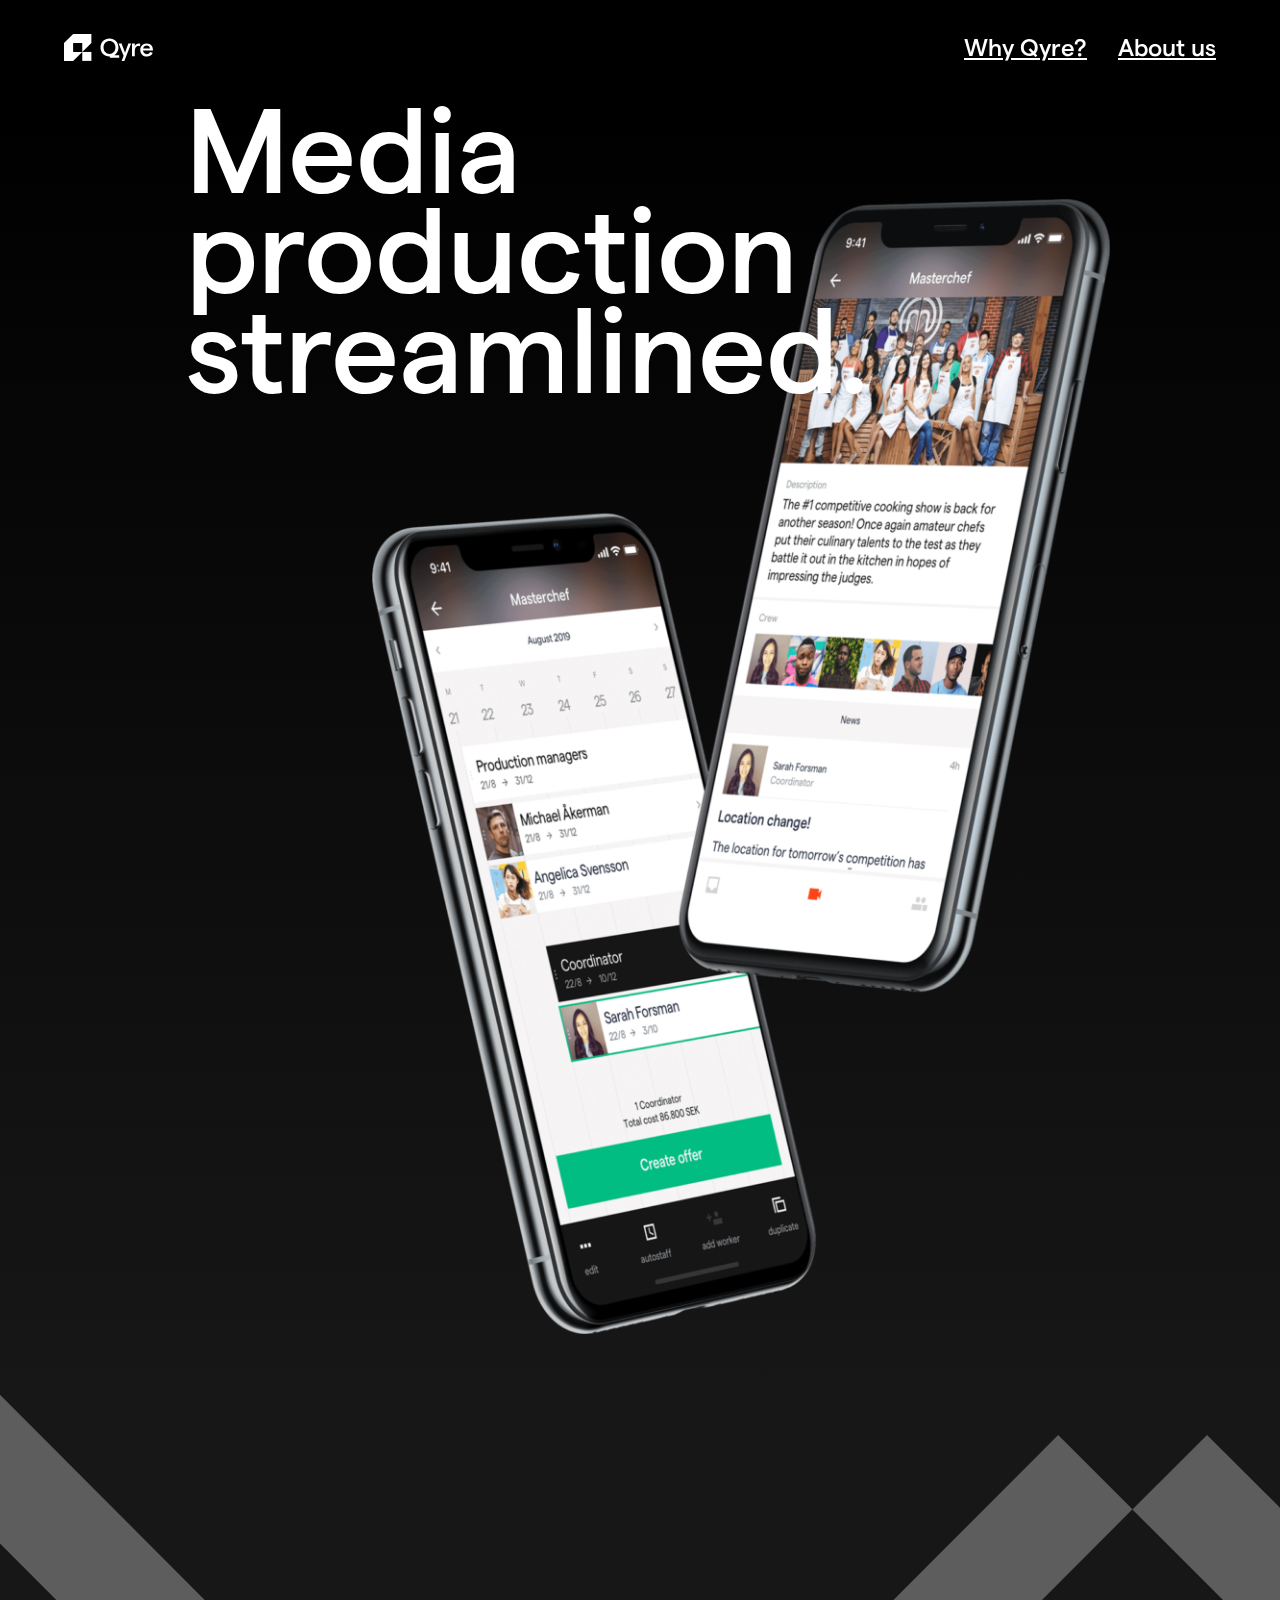
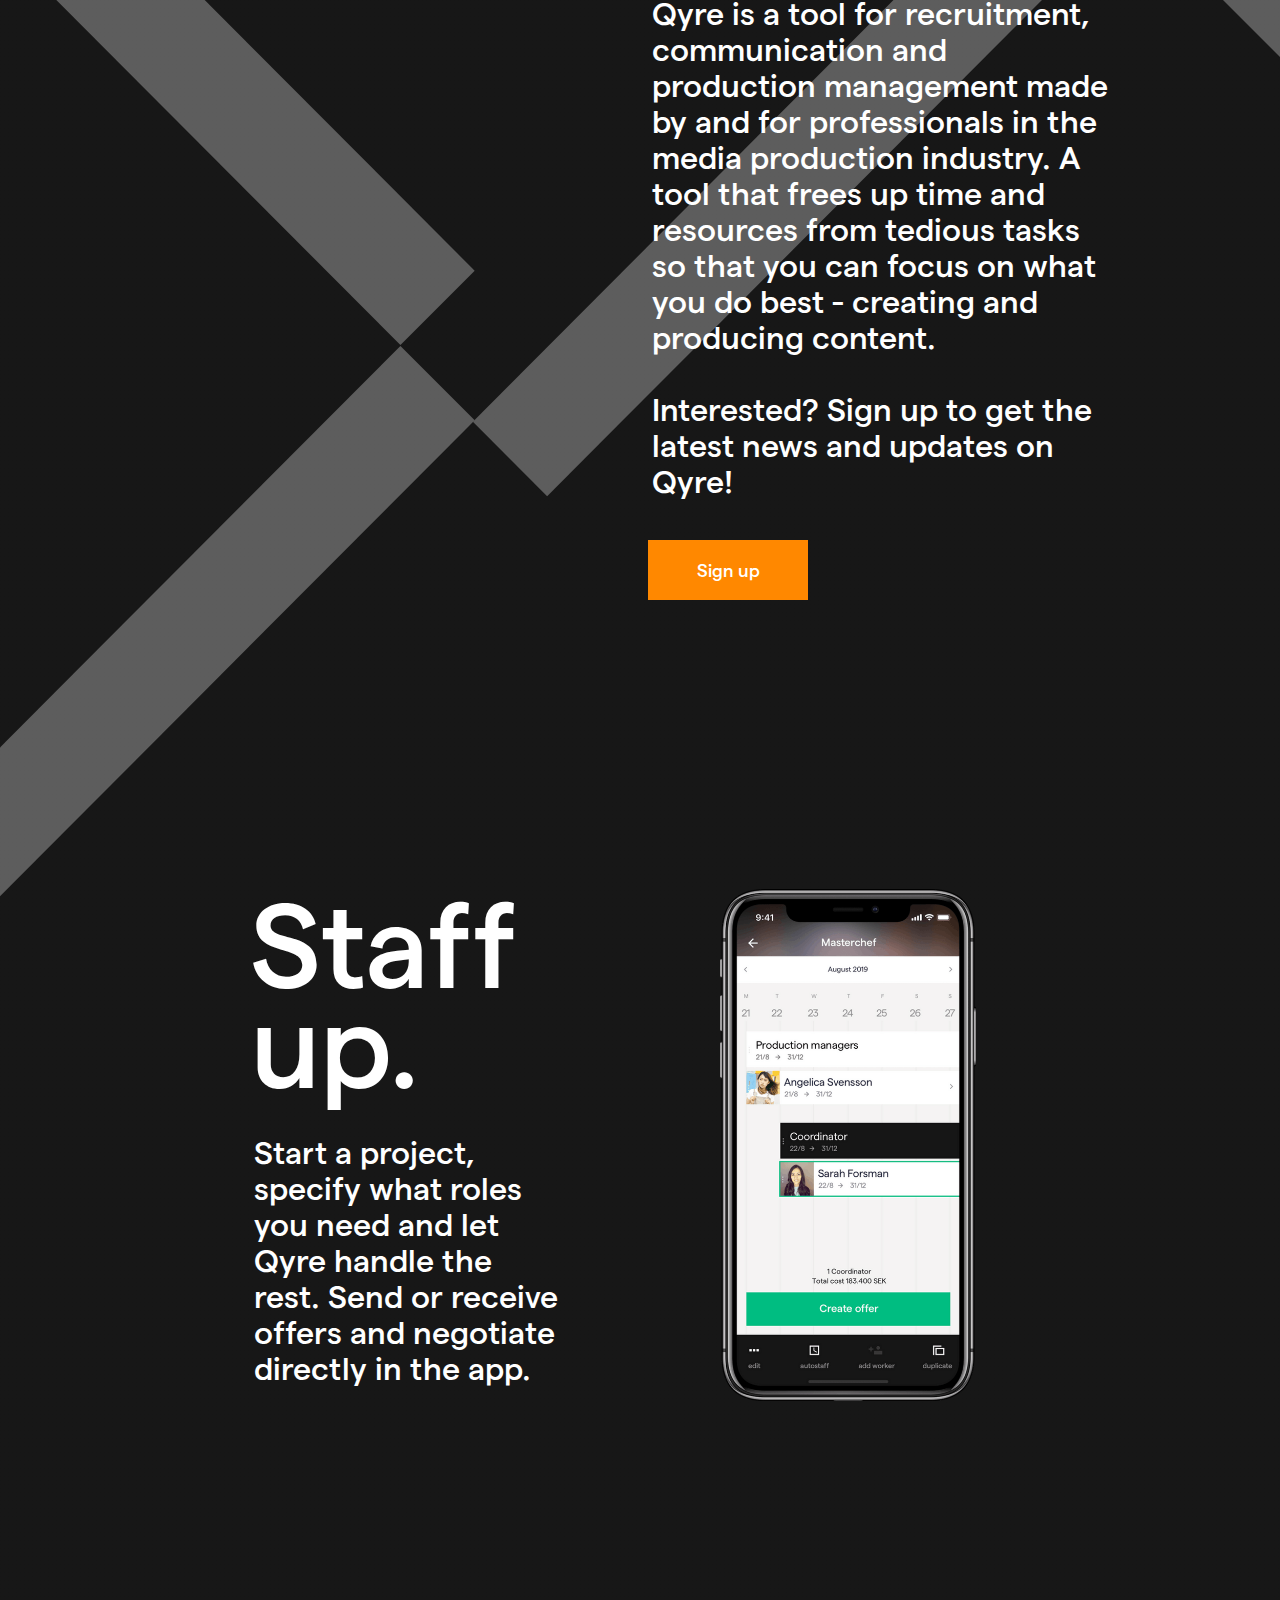
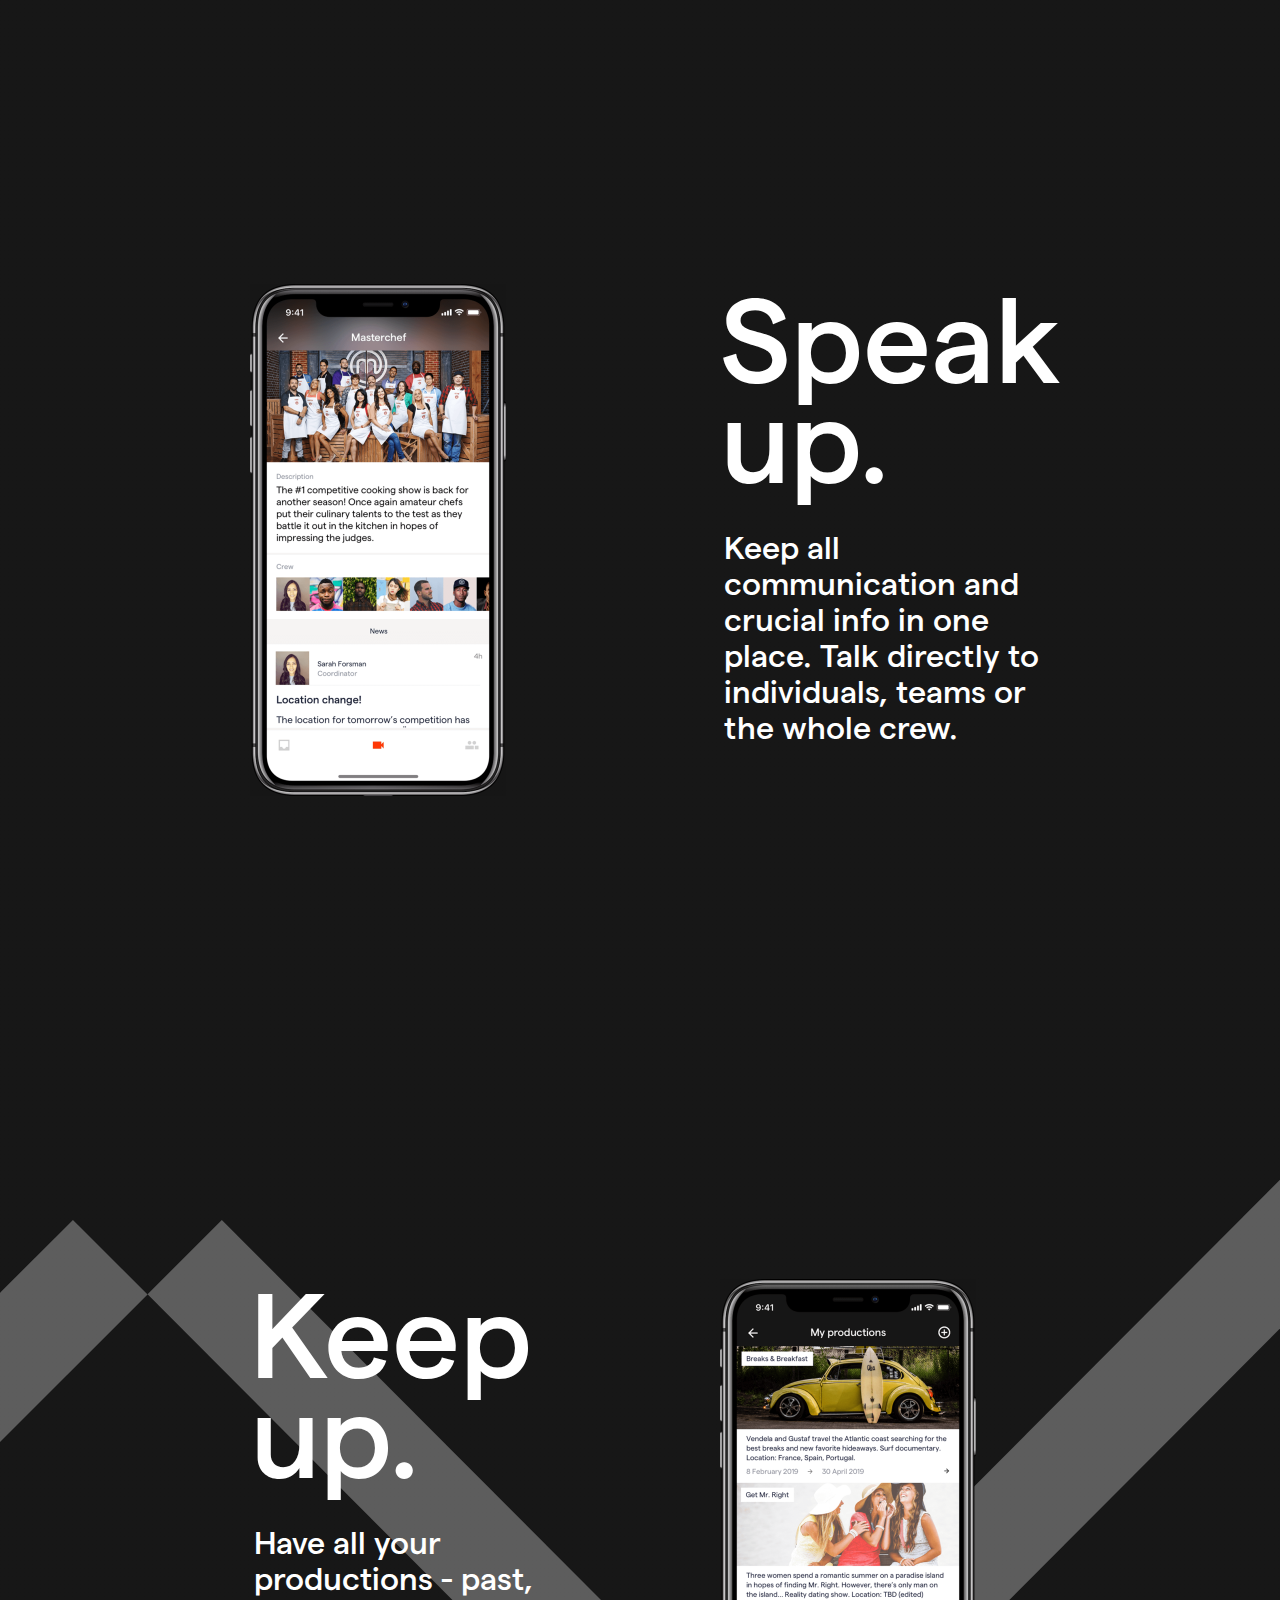
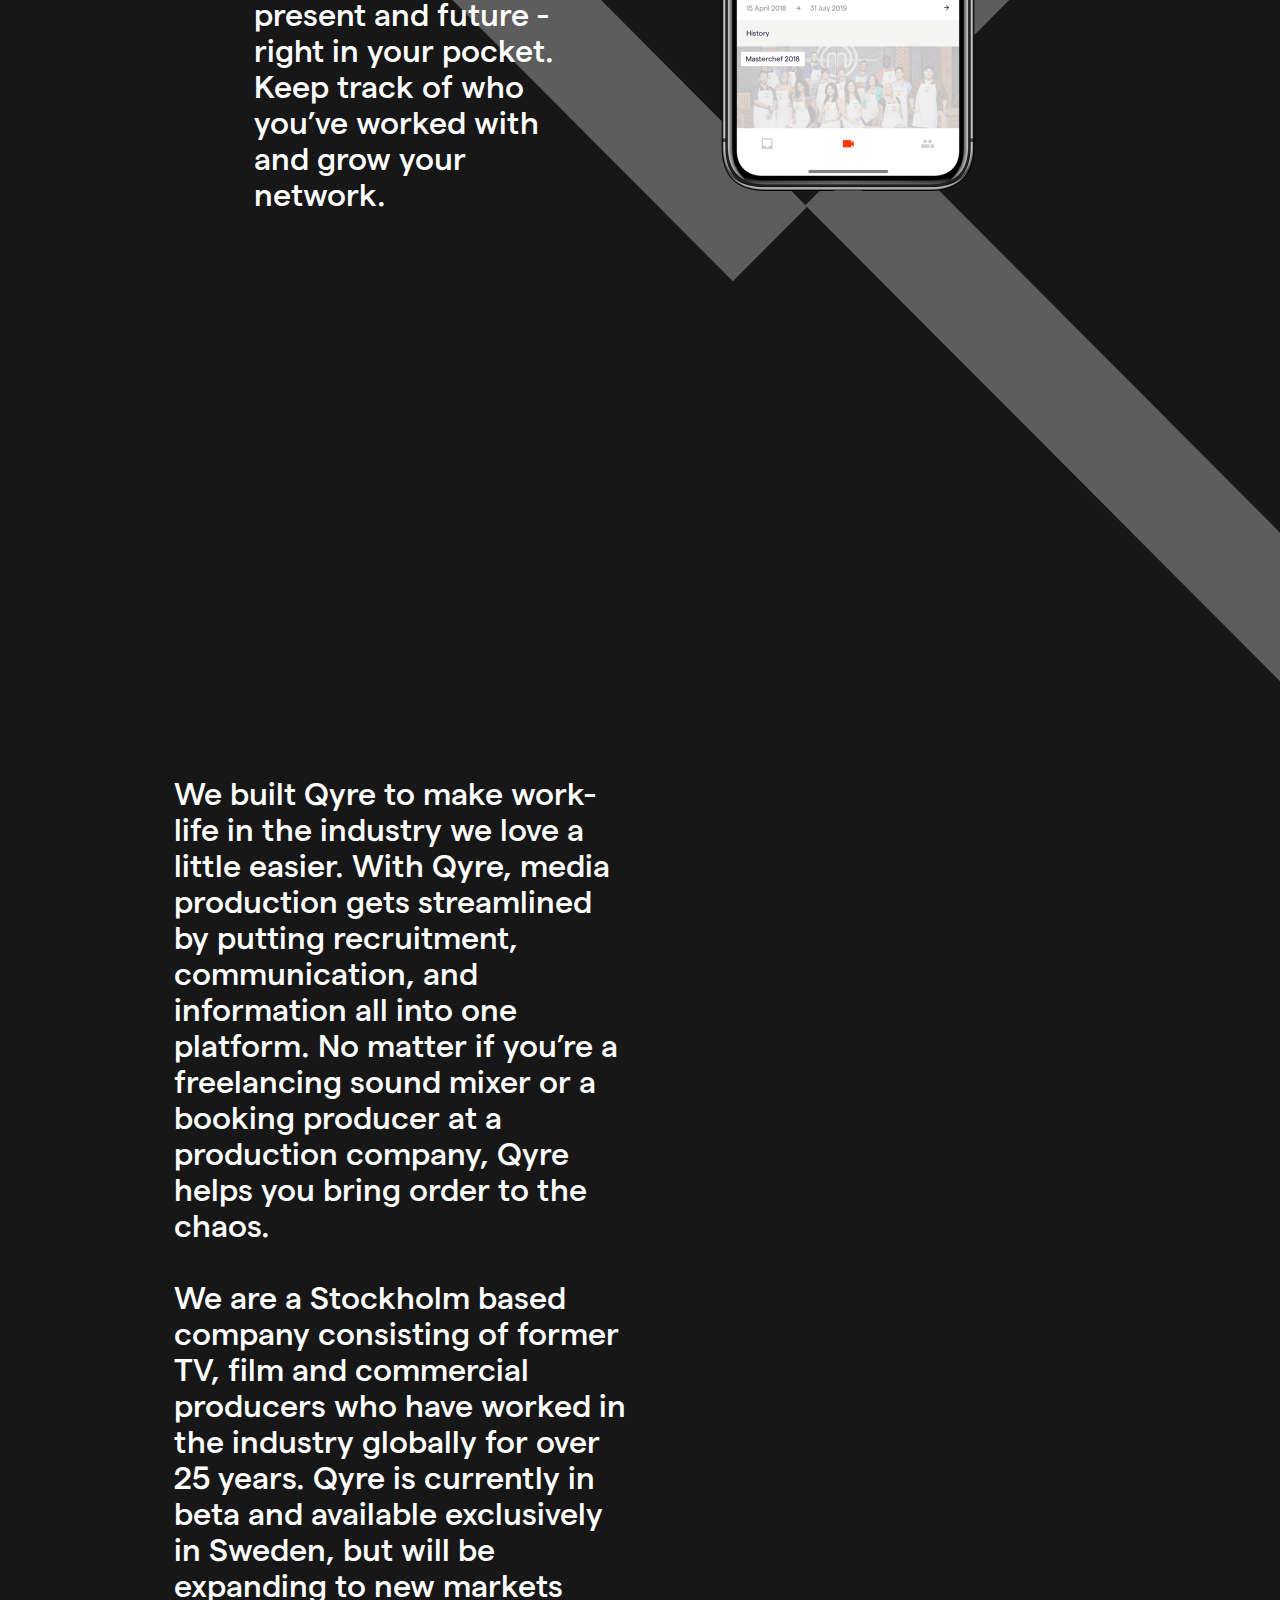
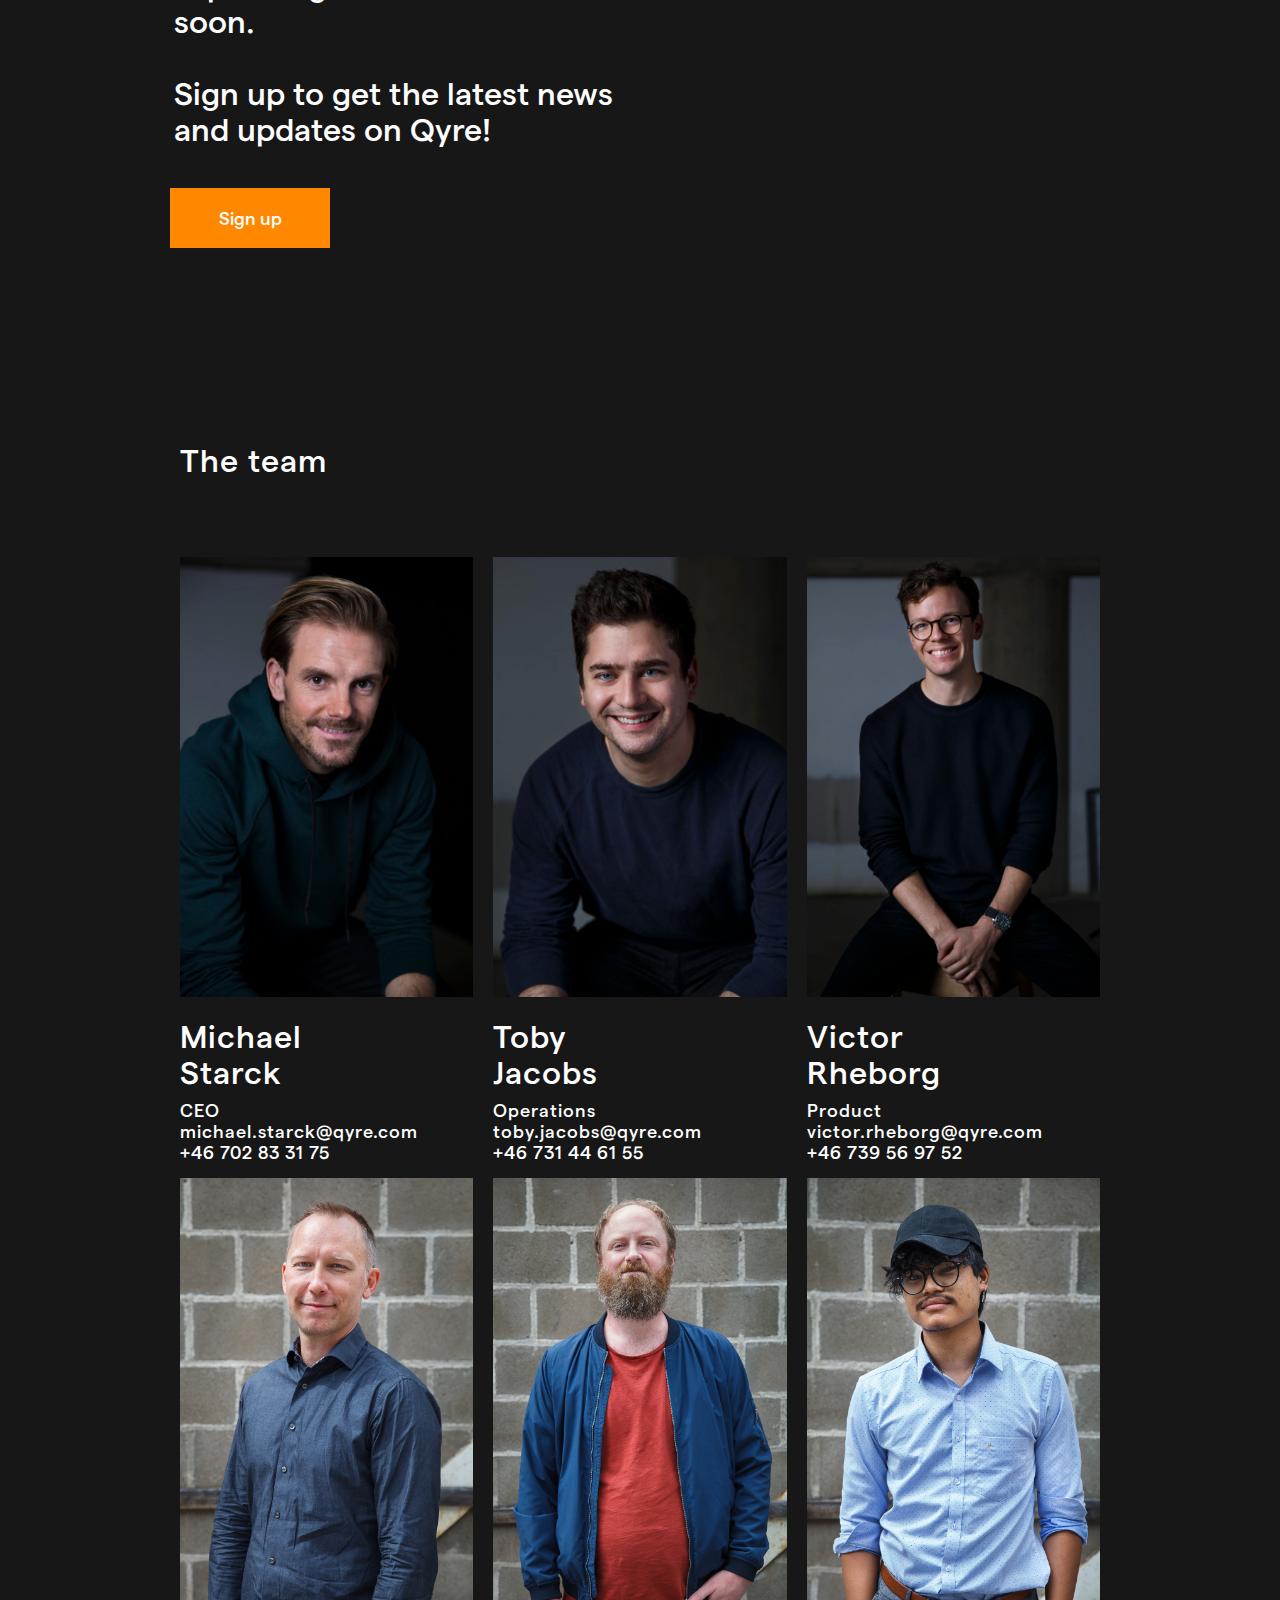
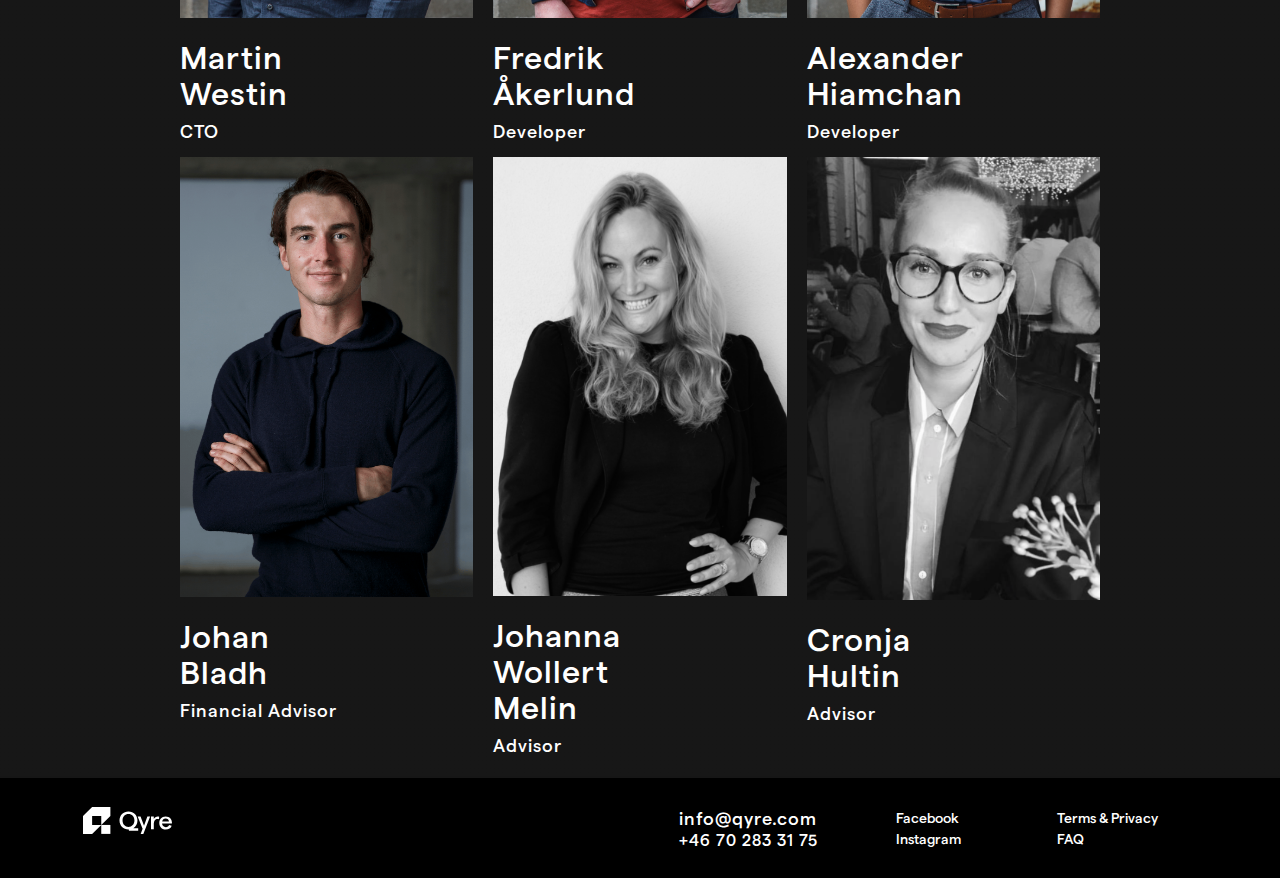
==== index.html @ 81866b79 "added fix" ====
<!DOCTYPE html>
<!--  This site was created in Webflow. http://www.webflow.com  -->
<!--  Last Published: Mon Nov 04 2019 09:15:08 GMT+0000 (UTC)  -->
<html data-wf-page="5dba9c14b626f55e4a43415c" data-wf-site="5cefc4fef666bc749313a586">
<head>
  <meta charset="utf-8">
  <title>Qyre - Media production streamlined.</title>
  <meta content="Qyre is a tool for recruitment, communication and production management made by and for professionals in the media production industry." name="description">
  <meta content="Qyre" property="og:title">
  <meta content="Media production streamlined." property="og:description">
  <meta content="summary" name="twitter:card">
  <meta content="width=device-width, initial-scale=1" name="viewport">
  <meta content="Webflow" name="generator">
  <link href="css/normalize.css" rel="stylesheet" type="text/css">
  <link href="css/webflow.css" rel="stylesheet" type="text/css">
  <link href="css/qyre.webflow.css" rel="stylesheet" type="text/css">
  <!-- [if lt IE 9]><script src="https://cdnjs.cloudflare.com/ajax/libs/html5shiv/3.7.3/html5shiv.min.js" type="text/javascript"></script><![endif] -->
  <script type="text/javascript">!function(o,c){var n=c.documentElement,t=" w-mod-";n.className+=t+"js",("ontouchstart"in o||o.DocumentTouch&&c instanceof DocumentTouch)&&(n.className+=t+"touch")}(window,document);</script>
  <link href="images/favicon.png" rel="shortcut icon" type="image/x-icon">
  <link href="images/webclip.png" rel="apple-touch-icon">
  <script async="" src="https://www.googletagmanager.com/gtag/js?id=UA-135630406-1"></script>
  <script type="text/javascript">window.dataLayer = window.dataLayer || [];function gtag(){dataLayer.push(arguments);}gtag('js', new Date());gtag('config', 'UA-135630406-1', {'anonymize_ip': false});</script>
</head>
<body class="body">
  <div class="header"><a href="index.html" class="w-inline-block w--current"><img src="images/logo.svg" alt=""></a>
    <div class="div-block-2">
      <h3 class="text"><a href="#whyqyre">Why Qyre?</a></h3>
      <h3 class="text"><a href="#aboutus">About us</a></h3>
    </div>
  </div>
  <div class="faq-mainbg">
    <div class="hero-container">
      <div class="section-3">
        <div class="container w-container">
          <div class="div-block-12"><img src="images/hero-195x300.png" alt="" class="image-5"></div><img src="images/hero-768x1180.png" alt="HeroImg" srcset="images/hero-768x1180-p-500.png 500w, images/hero-768x1180.png 768w" sizes="(max-width: 767px) 100vw, (max-width: 991px) 462.796875px, 57vw" class="image-2"></div>
        <h1 class="heading">Media<br>production<br>streamlined.</h1>
      </div>
    </div>
    <div class="hero-container-small">
      <div id="w-node-e1fefa82b56e-4a43415c" class="div-block-13">
        <h1 class="heading">Media<br>production<br>streamlined.</h1>
      </div><img src="images/hero-768x1180.png" width="366" srcset="images/hero-768x1180-p-500.png 500w, images/hero-768x1180.png 768w" sizes="(max-width: 479px) 185.40625px, 100vw" id="w-node-7ec13669ce5e-4a43415c" alt="" class="image-5"></div>
    <div class="div-block-3">
      <div id="w-node-83dfe74851c8-4a43415c" class="information-block">
        <div class="div-block-7">
          <div class="text-block">Qyre is a tool for recruitment, communication and production management made by and for professionals in the media production industry. A tool that frees up time and resources from tedious tasks so that you can focus on what you do best - creating and producing content.<br><br>Interested? Sign up to get the latest news and updates on Qyre!</div>
          <a data-w-id="be3a99d4-86a9-f26f-c594-915e79e695ee" href="http://eepurl.com/gn9_CD" class="link-block w-inline-block">
            <div class="text-block-2">Sign up</div>
          </a>
        </div>
      </div>
      <div id="w-node-dffe17da7910-4a43415c" class="perk-block">
        <div id="whyqyre" class="columns-linkto w-row">
          <div class="column w-col w-col-6">
            <h1 class="heading">Staff<br>up.</h1>
            <p class="text-block">Start a project, specify what roles you need and let Qyre handle the rest. Send or receive offers and negotiate directly in the app.</p>
          </div>
          <div class="column-3 w-col w-col-6"><img src="images/qyre_phonecontent_1-1-512x1024.png" width="256" srcset="images/qyre_phonecontent_1-1-512x1024-p-500.png 500w, images/qyre_phonecontent_1-1-512x1024.png 512w" sizes="(max-width: 479px) 100vw, (max-width: 767px) 16.515625px, (max-width: 991px) 8vw, 12vw" alt="" class="image-4"></div>
        </div>
      </div>
      <div id="w-node-701faab64b8c-4a43415c" class="perk-block">
        <div class="columns-linkto-reverse w-row">
          <div class="column-3 w-col w-col-6"><img src="images/qyre_phonecontent_2-1-512x1024.png" width="256" alt="" class="image-7"></div>
          <div class="column w-col w-col-6">
            <h1 class="heading">Speak <br>up.</h1>
            <p class="text-block">Keep all communication and crucial info in one place. Talk directly to individuals, teams or the whole crew.</p>
          </div>
        </div>
      </div>
      <div id="w-node-b33597e2b631-4a43415c" class="perk-block">
        <div class="columns-linkto w-row">
          <div class="column w-col w-col-6">
            <h1 class="heading">Keep<br>up.</h1>
            <p class="text-block">Have all your productions - past, present and future - right in your pocket. Keep track of who you’ve worked with and grow your network.</p>
          </div>
          <div class="column-3 w-col w-col-6"><img src="images/qyre_phonecontent_3-1-512x1024.png" width="256" alt="" class="image-6"></div>
        </div>
      </div>
      <div id="aboutus" class="information-block w-node-675250540387-4a43415c">
        <div class="div-block-7">
          <div class="text-block">We built Qyre to make work-life in the industry we love a little easier. With Qyre, media production gets streamlined by putting recruitment, communication, and information all into one platform. No matter if you’re a freelancing sound mixer or a booking producer at a production company, Qyre helps you bring order to the chaos. <br><br>We are a Stockholm based company consisting of former TV, film and commercial producers who have worked in the industry globally for over 25 years. Qyre is currently in beta and available exclusively in Sweden, but will be expanding to new markets soon. <br><br>Sign up to get the latest news and updates on Qyre!</div>
          <a href="http://eepurl.com/gn9_CD" class="link-block w-inline-block">
            <div class="text-block-2">Sign up</div>
          </a>
        </div>
      </div><img src="images/bg_device.svg" width="3000" id="w-node-1659acf4ce1d-4a43415c" alt="" class="bg-image-regular"><img src="images/bg_device.svg" width="2397" id="w-node-2b8ba70f443e-4a43415c" alt="" class="bg-image-rotated"></div>
    <div class="div-block-16">
      <h1 class="heading-2">The team</h1>
    </div>
    <div class="team-block">
      <div class="w-layout-grid grid">
        <div id="w-node-2eda95c1798c-4a43415c"><img src="images/michael-768x1152.jpg" srcset="images/michael-768x1152-p-500.jpeg 500w, images/michael-768x1152.jpg 768w" sizes="(max-width: 479px) 92vw, (max-width: 991px) 91vw, 64vw" alt="">
          <h1 class="heading-2">Michael<br>Starck</h1>
          <p class="paragraph">CEO<br><a href="mailto:michael.starck@qyre.com">michael.starck@qyre.com</a><br>‍<a href="mailto:%20michael.starck@qyre.com">‍</a><a href="tel:+46702833175">+46 702 83 31 75</a></p>
        </div>
        <div id="w-node-1b45d7448cf2-4a43415c" class="div-block-10"><img src="images/toby-768x1151.jpg" srcset="images/toby-768x1151-p-500.jpeg 500w, images/toby-768x1151.jpg 768w" sizes="(max-width: 479px) 100vw, (max-width: 991px) 91vw, 64vw" alt="" class="image-3">
          <h1 class="heading-2">Toby<br>Jacobs</h1>
          <p class="paragraph">Operations<br><a href="mailto:toby.jacobs@qyre.com">toby.jacobs@qyre.com</a><br><a href="tel:+46731446155">+46 731 44 61 55</a><br></p>
        </div>
        <div id="w-node-260babcf8ae8-4a43415c"><img src="images/victor-768x1152.jpg" srcset="images/victor-768x1152-p-500.jpeg 500w, images/victor-768x1152.jpg 768w" sizes="(max-width: 479px) 92vw, (max-width: 991px) 91vw, 64vw" alt="">
          <h1 class="heading-2">Victor<br>Rheborg</h1>
          <p class="paragraph">Product<br>‍<a href="mailto:victor.rheborg@qyre.com">victor.rheborg@qyre.com<br>‍</a><a href="tel:+46739569752">+46 739 56 97 52</a></p>
        </div>
        <div id="w-node-4f2587ae6127-4a43415c" class="div-block-11"><img src="images/Johan4.png" srcset="images/Johan4-p-500.png 500w, images/Johan4-p-800.png 800w, images/Johan4-p-1080.png 1080w, images/Johan4.png 1333w" sizes="(max-width: 479px) 100vw, (max-width: 767px) 91vw, (max-width: 991px) 93vw, (max-width: 1826px) 73vw, 1333px" alt="">
          <h1 class="heading-2">Johan<br>Bladh</h1>
          <p class="paragraph">Financial Advisor<br><br>‍</p>
        </div>
        <div id="w-node-12a2541ecee5-4a43415c"><img src="images/Qyre_portraits270619_Lightroom_150ppi_3.jpg" srcset="images/Qyre_portraits270619_Lightroom_150ppi_3-p-500.jpeg 500w, images/Qyre_portraits270619_Lightroom_150ppi_3-p-800.jpeg 800w, images/Qyre_portraits270619_Lightroom_150ppi_3.jpg 933w" sizes="(max-width: 479px) 92vw, (max-width: 767px) 91vw, (max-width: 991px) 93vw, 70vw" alt="">
          <h1 class="heading-2">Martin<br>Westin</h1>
          <p class="paragraph">CTO</p>
        </div>
        <div id="w-node-e5dd6eb5316a-4a43415c"><img src="images/Qyre_portraits270619_Lightroom_150ppi_2.jpg" srcset="images/Qyre_portraits270619_Lightroom_150ppi_2-p-500.jpeg 500w, images/Qyre_portraits270619_Lightroom_150ppi_2-p-800.jpeg 800w, images/Qyre_portraits270619_Lightroom_150ppi_2.jpg 933w" sizes="(max-width: 479px) 92vw, (max-width: 767px) 91vw, (max-width: 991px) 93vw, 70vw" alt="">
          <h1 class="heading-2">Fredrik<br>Åkerlund</h1>
          <p class="paragraph">Developer</p>
        </div>
        <div id="w-node-0fd587e36eda-4a43415c"><img src="images/Qyre_portraits270619_Lightroom_150ppi_1.jpg" srcset="images/Qyre_portraits270619_Lightroom_150ppi_1-p-500.jpeg 500w, images/Qyre_portraits270619_Lightroom_150ppi_1-p-800.jpeg 800w, images/Qyre_portraits270619_Lightroom_150ppi_1.jpg 933w" sizes="(max-width: 479px) 92vw, (max-width: 767px) 91vw, (max-width: 991px) 93vw, 70vw" alt="">
          <h1 class="heading-2">Alexander<br>Hiamchan</h1>
          <p class="paragraph">Developer</p>
        </div>
        <div id="w-node-8b4affb84607-4a43415c"><img src="images/johanna-bw-e1551704839197-768x1148.png" srcset="images/johanna-bw-e1551704839197-768x1148-p-500.png 500w, images/johanna-bw-e1551704839197-768x1148.png 768w" sizes="(max-width: 479px) 92vw, (max-width: 991px) 91vw, 64vw" alt="">
          <h1 class="heading-2">Johanna<br>Wollert<br>Melin</h1>
          <p class="paragraph">Advisor<br>‍</p>
        </div>
        <div id="w-node-de3f28af9694-4a43415c"><img src="images/cronja-bw-2-e1551706781544-768x1159.png" srcset="images/cronja-bw-2-e1551706781544-768x1159-p-500.png 500w, images/cronja-bw-2-e1551706781544-768x1159.png 768w" sizes="(max-width: 479px) 92vw, (max-width: 991px) 91vw, 64vw" alt="">
          <h1 class="heading-2">Cronja<br>Hultin</h1>
          <p class="paragraph">Advisor<br>‍</p>
        </div>
      </div>
    </div>
  </div>
  <div class="div-block-17">
    <div class="footer">
      <div class="w-layout-grid grid-2"><a id="w-node-b5d5a2b48e40-4a43415c" href="index.html" class="w-inline-block w--current"><img src="images/logo.svg" alt=""></a>
        <div id="w-node-26dac999c29d-4a43415c">
          <p class="paragraph"><a href="mailto:info@qyre.com">info@qyre.com</a><br><a href="tel:+46702833175" class="link-6">+46 70 283 31 75</a><br></p>
        </div>
        <div id="w-node-365ac255432b-4a43415c" class="div-block-21"><a href="http://www.facebook.com/qyreapp" class="link paragraph">Facebook<br></a><a href="http://instagram.com/qyreapp" class="paragraph link">Instagram<br>‍</a></div>
        <div id="w-node-3c83f8312553-4a43415c">
          <div><a href="terms-and-conditions.html" class="link paragraph">Terms &amp; Privacy<br></a><a href="faq.html" class="paragraph link">FAQ</a></div>
        </div>
      </div>
    </div>
  </div>
  <script src="https://d3e54v103j8qbb.cloudfront.net/js/jquery-3.4.1.min.220afd743d.js" type="text/javascript" integrity="sha256-CSXorXvZcTkaix6Yvo6HppcZGetbYMGWSFlBw8HfCJo=" crossorigin="anonymous"></script>
  <script src="js/webflow.js" type="text/javascript"></script>
  <!-- [if lte IE 9]><script src="https://cdnjs.cloudflare.com/ajax/libs/placeholders/3.0.2/placeholders.min.js"></script><![endif] -->
</body>
</html>
---- css/webflow.css ----
@font-face {
  font-family: 'webflow-icons';
  src: url("[data-uri]") format('truetype');
  font-weight: normal;
  font-style: normal;
}
[class^="w-icon-"],
[class*=" w-icon-"] {
  /* use !important to prevent issues with browser extensions that change fonts */
  font-family: 'webflow-icons' !important;
  speak: none;
  font-style: normal;
  font-weight: normal;
  font-variant: normal;
  text-transform: none;
  line-height: 1;
  /* Better Font Rendering =========== */
  -webkit-font-smoothing: antialiased;
  -moz-osx-font-smoothing: grayscale;
}
.w-icon-slider-right:before {
  content: "\e600";
}
.w-icon-slider-left:before {
  content: "\e601";
}
.w-icon-nav-menu:before {
  content: "\e602";
}
.w-icon-arrow-down:before,
.w-icon-dropdown-toggle:before {
  content: "\e603";
}
.w-icon-file-upload-remove:before {
  content: "\e900";
}
.w-icon-file-upload-icon:before {
  content: "\e903";
}
* {
  -webkit-box-sizing: border-box;
  -moz-box-sizing: border-box;
  box-sizing: border-box;
}
html {
  height: 100%;
}
body {
  margin: 0;
  min-height: 100%;
  background-color: #fff;
  font-family: Arial, sans-serif;
  font-size: 14px;
  line-height: 20px;
  color: #333;
}
img {
  max-width: 100%;
  vertical-align: middle;
  display: inline-block;
}
html.w-mod-touch * {
  background-attachment: scroll !important;
}
.w-block {
  display: block;
}
.w-inline-block {
  max-width: 100%;
  display: inline-block;
}
.w-clearfix:before,
.w-clearfix:after {
  content: " ";
  display: table;
  grid-column-start: 1;
  grid-row-start: 1;
  grid-column-end: 2;
  grid-row-end: 2;
}
.w-clearfix:after {
  clear: both;
}
.w-hidden {
  display: none;
}
.w-button {
  display: inline-block;
  padding: 9px 15px;
  background-color: #3898EC;
  color: white;
  border: 0;
  line-height: inherit;
  text-decoration: none;
  cursor: pointer;
  border-radius: 0;
}
input.w-button {
  -webkit-appearance: button;
}
html[data-w-dynpage] [data-w-cloak] {
  color: transparent !important;
}
.w-webflow-badge,
.w-webflow-badge * {
  position: static;
  left: auto;
  top: auto;
  right: auto;
  bottom: auto;
  z-index: auto;
  display: block;
  visibility: visible;
  overflow: visible;
  overflow-x: visible;
  overflow-y: visible;
  box-sizing: border-box;
  width: auto;
  height: auto;
  max-height: none;
  max-width: none;
  min-height: 0;
  min-width: 0;
  margin: 0;
  padding: 0;
  float: none;
  clear: none;
  border: 0 none transparent;
  border-radius: 0;
  background: none;
  background-image: none;
  background-position: 0% 0%;
  background-size: auto auto;
  background-repeat: repeat;
  background-origin: padding-box;
  background-clip: border-box;
  background-attachment: scroll;
  background-color: transparent;
  box-shadow: none;
  opacity: 1.0;
  transform: none;
  transition: none;
  direction: ltr;
  font-family: inherit;
  font-weight: inherit;
  color: inherit;
  font-size: inherit;
  line-height: inherit;
  font-style: inherit;
  font-variant: inherit;
  text-align: inherit;
  letter-spacing: inherit;
  text-decoration: inherit;
  text-indent: 0;
  text-transform: inherit;
  list-style-type: disc;
  text-shadow: none;
  font-smoothing: auto;
  vertical-align: baseline;
  cursor: inherit;
  white-space: inherit;
  word-break: normal;
  word-spacing: normal;
  word-wrap: normal;
}
.w-webflow-badge {
  position: fixed !important;
  display: inline-block !important;
  visibility: visible !important;
  opacity: 1 !important;
  z-index: 2147483647 !important;
  top: auto !important;
  right: 12px !important;
  bottom: 12px !important;
  left: auto !important;
  color: #AAADB0 !important;
  background-color: #fff !important;
  border-radius: 3px !important;
  padding: 6px 8px 6px 6px !important;
  font-size: 12px !important;
  opacity: 1.0 !important;
  line-height: 14px !important;
  text-decoration: none !important;
  transform: none !important;
  margin: 0 !important;
  width: auto !important;
  height: auto !important;
  overflow: visible !important;
  white-space: nowrap;
  box-shadow: 0 0 0 1px rgba(0, 0, 0, 0.1), 0px 1px 3px rgba(0, 0, 0, 0.1);
  cursor: pointer;
}
.w-webflow-badge > img {
  display: inline-block !important;
  visibility: visible !important;
  opacity: 1 !important;
  vertical-align: middle !important;
}
h1,
h2,
h3,
h4,
h5,
h6 {
  font-weight: bold;
  margin-bottom: 10px;
}
h1 {
  font-size: 38px;
  line-height: 44px;
  margin-top: 20px;
}
h2 {
  font-size: 32px;
  line-height: 36px;
  margin-top: 20px;
}
h3 {
  font-size: 24px;
  line-height: 30px;
  margin-top: 20px;
}
h4 {
  font-size: 18px;
  line-height: 24px;
  margin-top: 10px;
}
h5 {
  font-size: 14px;
  line-height: 20px;
  margin-top: 10px;
}
h6 {
  font-size: 12px;
  line-height: 18px;
  margin-top: 10px;
}
p {
  margin-top: 0;
  margin-bottom: 10px;
}
blockquote {
  margin: 0 0 10px 0;
  padding: 10px 20px;
  border-left: 5px solid #E2E2E2;
  font-size: 18px;
  line-height: 22px;
}
figure {
  margin: 0;
  margin-bottom: 10px;
}
figcaption {
  margin-top: 5px;
  text-align: center;
}
ul,
ol {
  margin-top: 0px;
  margin-bottom: 10px;
  padding-left: 40px;
}
.w-list-unstyled {
  padding-left: 0;
  list-style: none;
}
.w-embed:before,
.w-embed:after {
  content: " ";
  display: table;
  grid-column-start: 1;
  grid-row-start: 1;
  grid-column-end: 2;
  grid-row-end: 2;
}
.w-embed:after {
  clear: both;
}
.w-video {
  width: 100%;
  position: relative;
  padding: 0;
}
.w-video iframe,
.w-video object,
.w-video embed {
  position: absolute;
  top: 0;
  left: 0;
  width: 100%;
  height: 100%;
}
fieldset {
  padding: 0;
  margin: 0;
  border: 0;
}
button,
html input[type="button"],
input[type="reset"] {
  border: 0;
  cursor: pointer;
  -webkit-appearance: button;
}
.w-form {
  margin: 0 0 15px;
}
.w-form-done {
  display: none;
  padding: 20px;
  text-align: center;
  background-color: #dddddd;
}
.w-form-fail {
  display: none;
  margin-top: 10px;
  padding: 10px;
  background-color: #ffdede;
}
label {
  display: block;
  margin-bottom: 5px;
  font-weight: bold;
}
.w-input,
.w-select {
  display: block;
  width: 100%;
  height: 38px;
  padding: 8px 12px;
  margin-bottom: 10px;
  font-size: 14px;
  line-height: 1.428571429;
  color: #333333;
  vertical-align: middle;
  background-color: #ffffff;
  border: 1px solid #cccccc;
}
.w-input:-moz-placeholder,
.w-select:-moz-placeholder {
  color: #999;
}
.w-input::-moz-placeholder,
.w-select::-moz-placeholder {
  color: #999;
  opacity: 1;
}
.w-input:-ms-input-placeholder,
.w-select:-ms-input-placeholder {
  color: #999;
}
.w-input::-webkit-input-placeholder,
.w-select::-webkit-input-placeholder {
  color: #999;
}
.w-input:focus,
.w-select:focus {
  border-color: #3898EC;
  outline: 0;
}
.w-input[disabled],
.w-select[disabled],
.w-input[readonly],
.w-select[readonly],
fieldset[disabled] .w-input,
fieldset[disabled] .w-select {
  cursor: not-allowed;
  background-color: #eeeeee;
}
textarea.w-input,
textarea.w-select {
  height: auto;
}
.w-select {
  background-color: #f3f3f3;
}
.w-select[multiple] {
  height: auto;
}
.w-form-label {
  display: inline-block;
  cursor: pointer;
  font-weight: normal;
  margin-bottom: 0px;
}
.w-radio {
  display: block;
  margin-bottom: 5px;
  padding-left: 20px;
}
.w-radio:before,
.w-radio:after {
  content: " ";
  display: table;
  grid-column-start: 1;
  grid-row-start: 1;
  grid-column-end: 2;
  grid-row-end: 2;
}
.w-radio:after {
  clear: both;
}
.w-radio-input {
  margin: 4px 0 0;
  margin-top: 1px \9;
  line-height: normal;
  float: left;
  margin-left: -20px;
}
.w-radio-input {
  margin-top: 3px;
}
.w-file-upload {
  display: block;
  margin-bottom: 10px;
}
.w-file-upload-input {
  width: 0.1px;
  height: 0.1px;
  opacity: 0;
  overflow: hidden;
  position: absolute;
  z-index: -100;
}
.w-file-upload-default,
.w-file-upload-uploading,
.w-file-upload-success {
  display: inline-block;
  color: #333333;
}
.w-file-upload-error {
  display: block;
  margin-top: 10px;
}
.w-file-upload-default.w-hidden,
.w-file-upload-uploading.w-hidden,
.w-file-upload-error.w-hidden,
.w-file-upload-success.w-hidden {
  display: none;
}
.w-file-upload-uploading-btn {
  display: flex;
  font-size: 14px;
  font-weight: normal;
  cursor: pointer;
  margin: 0;
  padding: 8px 12px;
  border: 1px solid #cccccc;
  background-color: #fafafa;
}
.w-file-upload-file {
  display: flex;
  flex-grow: 1;
  justify-content: space-between;
  margin: 0;
  padding: 8px 9px 8px 11px;
  border: 1px solid #cccccc;
  background-color: #fafafa;
}
.w-file-upload-file-name {
  font-size: 14px;
  font-weight: normal;
  display: block;
}
.w-file-remove-link {
  margin-top: 3px;
  margin-left: 10px;
  width: auto;
  height: auto;
  padding: 3px;
  display: block;
  cursor: pointer;
}
.w-icon-file-upload-remove {
  margin: auto;
  font-size: 10px;
}
.w-file-upload-error-msg {
  display: inline-block;
  color: #ea384c;
  padding: 2px 0;
}
.w-file-upload-info {
  display: inline-block;
  line-height: 38px;
  padding: 0 12px;
}
.w-file-upload-label {
  display: inline-block;
  font-size: 14px;
  font-weight: normal;
  cursor: pointer;
  margin: 0;
  padding: 8px 12px;
  border: 1px solid #cccccc;
  background-color: #fafafa;
}
.w-icon-file-upload-icon,
.w-icon-file-upload-uploading {
  display: inline-block;
  margin-right: 8px;
  width: 20px;
}
.w-icon-file-upload-uploading {
  height: 20px;
}
.w-container {
  margin-left: auto;
  margin-right: auto;
  max-width: 940px;
}
.w-container:before,
.w-container:after {
  content: " ";
  display: table;
  grid-column-start: 1;
  grid-row-start: 1;
  grid-column-end: 2;
  grid-row-end: 2;
}
.w-container:after {
  clear: both;
}
.w-container .w-row {
  margin-left: -10px;
  margin-right: -10px;
}
.w-row:before,
.w-row:after {
  content: " ";
  display: table;
  grid-column-start: 1;
  grid-row-start: 1;
  grid-column-end: 2;
  grid-row-end: 2;
}
.w-row:after {
  clear: both;
}
.w-row .w-row {
  margin-left: 0;
  margin-right: 0;
}
.w-col {
  position: relative;
  float: left;
  width: 100%;
  min-height: 1px;
  padding-left: 10px;
  padding-right: 10px;
}
.w-col .w-col {
  padding-left: 0;
  padding-right: 0;
}
.w-col-1 {
  width: 8.33333333%;
}
.w-col-2 {
  width: 16.66666667%;
}
.w-col-3 {
  width: 25%;
}
.w-col-4 {
  width: 33.33333333%;
}
.w-col-5 {
  width: 41.66666667%;
}
.w-col-6 {
  width: 50%;
}
.w-col-7 {
  width: 58.33333333%;
}
.w-col-8 {
  width: 66.66666667%;
}
.w-col-9 {
  width: 75%;
}
.w-col-10 {
  width: 83.33333333%;
}
.w-col-11 {
  width: 91.66666667%;
}
.w-col-12 {
  width: 100%;
}
.w-hidden-main {
  display: none !important;
}
@media screen and (max-width: 991px) {
  .w-container {
    max-width: 728px;
  }
  .w-hidden-main {
    display: inherit !important;
  }
  .w-hidden-medium {
    display: none !important;
  }
  .w-col-medium-1 {
    width: 8.33333333%;
  }
  .w-col-medium-2 {
    width: 16.66666667%;
  }
  .w-col-medium-3 {
    width: 25%;
  }
  .w-col-medium-4 {
    width: 33.33333333%;
  }
  .w-col-medium-5 {
    width: 41.66666667%;
  }
  .w-col-medium-6 {
    width: 50%;
  }
  .w-col-medium-7 {
    width: 58.33333333%;
  }
  .w-col-medium-8 {
    width: 66.66666667%;
  }
  .w-col-medium-9 {
    width: 75%;
  }
  .w-col-medium-10 {
    width: 83.33333333%;
  }
  .w-col-medium-11 {
    width: 91.66666667%;
  }
  .w-col-medium-12 {
    width: 100%;
  }
  .w-col-stack {
    width: 100%;
    left: auto;
    right: auto;
  }
}
@media screen and (max-width: 767px) {
  .w-hidden-main {
    display: inherit !important;
  }
  .w-hidden-medium {
    display: inherit !important;
  }
  .w-hidden-small {
    display: none !important;
  }
  .w-row,
  .w-container .w-row {
    margin-left: 0;
    margin-right: 0;
  }
  .w-col {
    width: 100%;
    left: auto;
    right: auto;
  }
  .w-col-small-1 {
    width: 8.33333333%;
  }
  .w-col-small-2 {
    width: 16.66666667%;
  }
  .w-col-small-3 {
    width: 25%;
  }
  .w-col-small-4 {
    width: 33.33333333%;
  }
  .w-col-small-5 {
    width: 41.66666667%;
  }
  .w-col-small-6 {
    width: 50%;
  }
  .w-col-small-7 {
    width: 58.33333333%;
  }
  .w-col-small-8 {
    width: 66.66666667%;
  }
  .w-col-small-9 {
    width: 75%;
  }
  .w-col-small-10 {
    width: 83.33333333%;
  }
  .w-col-small-11 {
    width: 91.66666667%;
  }
  .w-col-small-12 {
    width: 100%;
  }
}
@media screen and (max-width: 479px) {
  .w-container {
    max-width: none;
  }
  .w-hidden-main {
    display: inherit !important;
  }
  .w-hidden-medium {
    display: inherit !important;
  }
  .w-hidden-small {
    display: inherit !important;
  }
  .w-hidden-tiny {
    display: none !important;
  }
  .w-col {
    width: 100%;
  }
  .w-col-tiny-1 {
    width: 8.33333333%;
  }
  .w-col-tiny-2 {
    width: 16.66666667%;
  }
  .w-col-tiny-3 {
    width: 25%;
  }
  .w-col-tiny-4 {
    width: 33.33333333%;
  }
  .w-col-tiny-5 {
    width: 41.66666667%;
  }
  .w-col-tiny-6 {
    width: 50%;
  }
  .w-col-tiny-7 {
    width: 58.33333333%;
  }
  .w-col-tiny-8 {
    width: 66.66666667%;
  }
  .w-col-tiny-9 {
    width: 75%;
  }
  .w-col-tiny-10 {
    width: 83.33333333%;
  }
  .w-col-tiny-11 {
    width: 91.66666667%;
  }
  .w-col-tiny-12 {
    width: 100%;
  }
}
.w-widget {
  position: relative;
}
.w-widget-map {
  width: 100%;
  height: 400px;
}
.w-widget-map label {
  width: auto;
  display: inline;
}
.w-widget-map img {
  max-width: inherit;
}
.w-widget-map .gm-style-iw {
  text-align: center;
}
.w-widget-map .gm-style-iw > button {
  display: none !important;
}
.w-widget-twitter {
  overflow: hidden;
}
.w-widget-twitter-count-shim {
  display: inline-block;
  vertical-align: top;
  position: relative;
  width: 28px;
  height: 20px;
  text-align: center;
  background: white;
  border: #758696 solid 1px;
  border-radius: 3px;
}
.w-widget-twitter-count-shim * {
  pointer-events: none;
  -webkit-user-select: none;
  -moz-user-select: none;
  -ms-user-select: none;
  user-select: none;
}
.w-widget-twitter-count-shim .w-widget-twitter-count-inner {
  position: relative;
  font-size: 15px;
  line-height: 12px;
  text-align: center;
  color: #999;
  font-family: serif;
}
.w-widget-twitter-count-shim .w-widget-twitter-count-clear {
  position: relative;
  display: block;
}
.w-widget-twitter-count-shim.w--large {
  width: 36px;
  height: 28px;
  margin-left: 7px;
}
.w-widget-twitter-count-shim.w--large .w-widget-twitter-count-inner {
  font-size: 18px;
  line-height: 18px;
}
.w-widget-twitter-count-shim:not(.w--vertical) {
  margin-left: 5px;
  margin-right: 8px;
}
.w-widget-twitter-count-shim:not(.w--vertical).w--large {
  margin-left: 6px;
}
.w-widget-twitter-count-shim:not(.w--vertical):before,
.w-widget-twitter-count-shim:not(.w--vertical):after {
  top: 50%;
  left: 0;
  border: solid transparent;
  content: " ";
  height: 0;
  width: 0;
  position: absolute;
  pointer-events: none;
}
.w-widget-twitter-count-shim:not(.w--vertical):before {
  border-color: rgba(117, 134, 150, 0);
  border-right-color: #5d6c7b;
  border-width: 4px;
  margin-left: -9px;
  margin-top: -4px;
}
.w-widget-twitter-count-shim:not(.w--vertical).w--large:before {
  border-width: 5px;
  margin-left: -10px;
  margin-top: -5px;
}
.w-widget-twitter-count-shim:not(.w--vertical):after {
  border-color: rgba(255, 255, 255, 0);
  border-right-color: white;
  border-width: 4px;
  margin-left: -8px;
  margin-top: -4px;
}
.w-widget-twitter-count-shim:not(.w--vertical).w--large:after {
  border-width: 5px;
  margin-left: -9px;
  margin-top: -5px;
}
.w-widget-twitter-count-shim.w--vertical {
  width: 61px;
  height: 33px;
  margin-bottom: 8px;
}
.w-widget-twitter-count-shim.w--vertical:before,
.w-widget-twitter-count-shim.w--vertical:after {
  top: 100%;
  left: 50%;
  border: solid transparent;
  content: " ";
  height: 0;
  width: 0;
  position: absolute;
  pointer-events: none;
}
.w-widget-twitter-count-shim.w--vertical:before {
  border-color: rgba(117, 134, 150, 0);
  border-top-color: #5d6c7b;
  border-width: 5px;
  margin-left: -5px;
}
.w-widget-twitter-count-shim.w--vertical:after {
  border-color: rgba(255, 255, 255, 0);
  border-top-color: white;
  border-width: 4px;
  margin-left: -4px;
}
.w-widget-twitter-count-shim.w--vertical .w-widget-twitter-count-inner {
  font-size: 18px;
  line-height: 22px;
}
.w-widget-twitter-count-shim.w--vertical.w--large {
  width: 76px;
}
.w-widget-gplus {
  overflow: hidden;
}
.w-background-video {
  position: relative;
  overflow: hidden;
  height: 500px;
  color: white;
}
.w-background-video > video {
  background-size: cover;
  background-position: 50% 50%;
  position: absolute;
  margin: auto;
  width: 100%;
  height: 100%;
  right: -100%;
  bottom: -100%;
  top: -100%;
  left: -100%;
  object-fit: cover;
  z-index: -100;
}
.w-background-video > video::-webkit-media-controls-start-playback-button {
  display: none !important;
  -webkit-appearance: none;
}
.w-slider {
  position: relative;
  height: 300px;
  text-align: center;
  background: #dddddd;
  clear: both;
  -webkit-tap-highlight-color: rgba(0, 0, 0, 0);
  tap-highlight-color: rgba(0, 0, 0, 0);
}
.w-slider-mask {
  position: relative;
  display: block;
  overflow: hidden;
  z-index: 1;
  left: 0;
  right: 0;
  height: 100%;
  white-space: nowrap;
}
.w-slide {
  position: relative;
  display: inline-block;
  vertical-align: top;
  width: 100%;
  height: 100%;
  white-space: normal;
  text-align: left;
}
.w-slider-nav {
  position: absolute;
  z-index: 2;
  top: auto;
  right: 0;
  bottom: 0;
  left: 0;
  margin: auto;
  padding-top: 10px;
  height: 40px;
  text-align: center;
  -webkit-tap-highlight-color: rgba(0, 0, 0, 0);
  tap-highlight-color: rgba(0, 0, 0, 0);
}
.w-slider-nav.w-round > div {
  border-radius: 100%;
}
.w-slider-nav.w-num > div {
  width: auto;
  height: auto;
  padding: 0.2em 0.5em;
  font-size: inherit;
  line-height: inherit;
}
.w-slider-nav.w-shadow > div {
  box-shadow: 0 0 3px rgba(51, 51, 51, 0.4);
}
.w-slider-nav-invert {
  color: #fff;
}
.w-slider-nav-invert > div {
  background-color: rgba(34, 34, 34, 0.4);
}
.w-slider-nav-invert > div.w-active {
  background-color: #222;
}
.w-slider-dot {
  position: relative;
  display: inline-block;
  width: 1em;
  height: 1em;
  background-color: rgba(255, 255, 255, 0.4);
  cursor: pointer;
  margin: 0 3px 0.5em;
  transition: background-color 100ms, color 100ms;
}
.w-slider-dot.w-active {
  background-color: #fff;
}
.w-slider-arrow-left,
.w-slider-arrow-right {
  position: absolute;
  width: 80px;
  top: 0;
  right: 0;
  bottom: 0;
  left: 0;
  margin: auto;
  cursor: pointer;
  overflow: hidden;
  color: white;
  font-size: 40px;
  -webkit-tap-highlight-color: rgba(0, 0, 0, 0);
  tap-highlight-color: rgba(0, 0, 0, 0);
  -webkit-user-select: none;
  -moz-user-select: none;
  -ms-user-select: none;
  user-select: none;
}
.w-slider-arrow-left [class^="w-icon-"],
.w-slider-arrow-right [class^="w-icon-"],
.w-slider-arrow-left [class*=" w-icon-"],
.w-slider-arrow-right [class*=" w-icon-"] {
  position: absolute;
}
.w-slider-arrow-left {
  z-index: 3;
  right: auto;
}
.w-slider-arrow-right {
  z-index: 4;
  left: auto;
}
.w-icon-slider-left,
.w-icon-slider-right {
  top: 0;
  right: 0;
  bottom: 0;
  left: 0;
  margin: auto;
  width: 1em;
  height: 1em;
}
.w-dropdown {
  display: inline-block;
  position: relative;
  text-align: left;
  margin-left: auto;
  margin-right: auto;
  z-index: 900;
}
.w-dropdown-btn,
.w-dropdown-toggle,
.w-dropdown-link {
  position: relative;
  vertical-align: top;
  text-decoration: none;
  color: #222222;
  padding: 20px;
  text-align: left;
  margin-left: auto;
  margin-right: auto;
  white-space: nowrap;
}
.w-dropdown-toggle {
  -webkit-user-select: none;
  -moz-user-select: none;
  -ms-user-select: none;
  user-select: none;
  display: inline-block;
  cursor: pointer;
  padding-right: 40px;
}
.w-icon-dropdown-toggle {
  position: absolute;
  top: 0;
  right: 0;
  bottom: 0;
  margin: auto;
  margin-right: 20px;
  width: 1em;
  height: 1em;
}
.w-dropdown-list {
  position: absolute;
  background: #dddddd;
  display: none;
  min-width: 100%;
}
.w-dropdown-list.w--open {
  display: block;
}
.w-dropdown-link {
  padding: 10px 20px;
  display: block;
  color: #222222;
}
.w-dropdown-link.w--current {
  color: #0082f3;
}
.w-nav[data-collapse="all"] .w-dropdown,
.w-nav[data-collapse="all"] .w-dropdown-toggle {
  display: block;
}
.w-nav[data-collapse="all"] .w-dropdown-list {
  position: static;
}
@media screen and (max-width: 991px) {
  .w-nav[data-collapse="medium"] .w-dropdown,
  .w-nav[data-collapse="medium"] .w-dropdown-toggle {
    display: block;
  }
  .w-nav[data-collapse="medium"] .w-dropdown-list {
    position: static;
  }
}
@media screen and (max-width: 767px) {
  .w-nav[data-collapse="small"] .w-dropdown,
  .w-nav[data-collapse="small"] .w-dropdown-toggle {
    display: block;
  }
  .w-nav[data-collapse="small"] .w-dropdown-list {
    position: static;
  }
  .w-nav-brand {
    padding-left: 10px;
  }
}
@media screen and (max-width: 479px) {
  .w-nav[data-collapse="tiny"] .w-dropdown,
  .w-nav[data-collapse="tiny"] .w-dropdown-toggle {
    display: block;
  }
  .w-nav[data-collapse="tiny"] .w-dropdown-list {
    position: static;
  }
}
/**
 * ## Note
 * Safari (on both iOS and OS X) does not handle viewport units (vh, vw) well.
 * For example percentage units do not work on descendants of elements that
 * have any dimensions expressed in viewport units. It also doesn’t handle them at
 * all in `calc()`.
 */
/**
 * Wrapper around all lightbox elements
 *
 * 1. Since the lightbox can receive focus, IE also gives it an outline.
 * 2. Fixes flickering on Chrome when a transition is in progress
 *    underneath the lightbox.
 */
.w-lightbox-backdrop {
  color: #000;
  cursor: auto;
  font-family: serif;
  font-size: medium;
  font-style: normal;
  font-variant: normal;
  font-weight: normal;
  letter-spacing: normal;
  line-height: normal;
  list-style: disc;
  text-align: start;
  text-indent: 0;
  text-shadow: none;
  text-transform: none;
  visibility: visible;
  white-space: normal;
  word-break: normal;
  word-spacing: normal;
  word-wrap: normal;
  position: fixed;
  top: 0;
  right: 0;
  bottom: 0;
  left: 0;
  color: #fff;
  font-family: "Helvetica Neue", Helvetica, Ubuntu, "Segoe UI", Verdana, sans-serif;
  font-size: 17px;
  line-height: 1.2;
  font-weight: 300;
  text-align: center;
  background: rgba(0, 0, 0, 0.9);
  z-index: 2000;
  outline: 0;
  /* 1 */
  opacity: 0;
  -webkit-user-select: none;
  -moz-user-select: none;
  -ms-user-select: none;
  -webkit-tap-highlight-color: transparent;
  -webkit-transform: translate(0, 0);
  /* 2 */
}
/**
 * Neat trick to bind the rubberband effect to our canvas instead of the whole
 * document on iOS. It also prevents a bug that causes the document underneath to scroll.
 */
.w-lightbox-backdrop,
.w-lightbox-container {
  height: 100%;
  overflow: auto;
  -webkit-overflow-scrolling: touch;
}
.w-lightbox-content {
  position: relative;
  height: 100vh;
  overflow: hidden;
}
.w-lightbox-view {
  position: absolute;
  width: 100vw;
  height: 100vh;
  opacity: 0;
}
.w-lightbox-view:before {
  content: "";
  height: 100vh;
}
/* .w-lightbox-content */
.w-lightbox-group,
.w-lightbox-group .w-lightbox-view,
.w-lightbox-group .w-lightbox-view:before {
  height: 86vh;
}
.w-lightbox-frame,
.w-lightbox-view:before {
  display: inline-block;
  vertical-align: middle;
}
/*
 * 1. Remove default margin set by user-agent on the <figure> element.
 */
.w-lightbox-figure {
  position: relative;
  margin: 0;
  /* 1 */
}
.w-lightbox-group .w-lightbox-figure {
  cursor: pointer;
}
/**
 * IE adds image dimensions as width and height attributes on the IMG tag,
 * but we need both width and height to be set to auto to enable scaling.
 */
.w-lightbox-img {
  width: auto;
  height: auto;
  max-width: none;
}
/**
 * 1. Reset if style is set by user on "All Images"
 */
.w-lightbox-image {
  display: block;
  float: none;
  /* 1 */
  max-width: 100vw;
  max-height: 100vh;
}
.w-lightbox-group .w-lightbox-image {
  max-height: 86vh;
}
.w-lightbox-caption {
  position: absolute;
  right: 0;
  bottom: 0;
  left: 0;
  padding: .5em 1em;
  background: rgba(0, 0, 0, 0.4);
  text-align: left;
  text-overflow: ellipsis;
  white-space: nowrap;
  overflow: hidden;
}
.w-lightbox-embed {
  position: absolute;
  top: 0;
  right: 0;
  bottom: 0;
  left: 0;
  width: 100%;
  height: 100%;
}
.w-lightbox-control {
  position: absolute;
  top: 0;
  width: 4em;
  background-size: 24px;
  background-repeat: no-repeat;
  background-position: center;
  cursor: pointer;
  -webkit-transition: all .3s;
  transition: all .3s;
}
.w-lightbox-left {
  display: none;
  bottom: 0;
  left: 0;
  /* <svg xmlns="http://www.w3.org/2000/svg" viewBox="-20 0 24 40" width="24" height="40"><g transform="rotate(45)"><path d="m0 0h5v23h23v5h-28z" opacity=".4"/><path d="m1 1h3v23h23v3h-26z" fill="#fff"/></g></svg> */
  background-image: url("[data-uri]");
}
.w-lightbox-right {
  display: none;
  right: 0;
  bottom: 0;
  /* <svg xmlns="http://www.w3.org/2000/svg" viewBox="-4 0 24 40" width="24" height="40"><g transform="rotate(45)"><path d="m0-0h28v28h-5v-23h-23z" opacity=".4"/><path d="m1 1h26v26h-3v-23h-23z" fill="#fff"/></g></svg> */
  background-image: url("[data-uri]");
}
/*
 * Without specifying the with and height inside the SVG, all versions of IE render the icon too small.
 * The bug does not seem to manifest itself if the elements are tall enough such as the above arrows.
 * (http://stackoverflow.com/questions/16092114/background-size-differs-in-internet-explorer)
 */
.w-lightbox-close {
  right: 0;
  height: 2.6em;
  /* <svg xmlns="http://www.w3.org/2000/svg" viewBox="-4 0 18 17" width="18" height="17"><g transform="rotate(45)"><path d="m0 0h7v-7h5v7h7v5h-7v7h-5v-7h-7z" opacity=".4"/><path d="m1 1h7v-7h3v7h7v3h-7v7h-3v-7h-7z" fill="#fff"/></g></svg> */
  background-image: url("[data-uri]");
  background-size: 18px;
}
/**
 * 1. All IE versions add extra space at the bottom without this.
 */
.w-lightbox-strip {
  position: absolute;
  bottom: 0;
  left: 0;
  right: 0;
  padding: 0 1vh;
  line-height: 0;
  /* 1 */
  white-space: nowrap;
  overflow-x: auto;
  overflow-y: hidden;
}
/*
 * 1. We use content-box to avoid having to do `width: calc(10vh + 2vw)`
 *    which doesn’t work in Safari anyway.
 * 2. Chrome renders images pixelated when switching to GPU. Making sure
 *    the parent is also rendered on the GPU (by setting translate3d for
 *    example) fixes this behavior.
 */
.w-lightbox-item {
  display: inline-block;
  width: 10vh;
  padding: 2vh 1vh;
  box-sizing: content-box;
  /* 1 */
  cursor: pointer;
  -webkit-transform: translate3d(0, 0, 0);
  /* 2 */
}
.w-lightbox-active {
  opacity: .3;
}
.w-lightbox-thumbnail {
  position: relative;
  height: 10vh;
  background: #222;
  overflow: hidden;
}
.w-lightbox-thumbnail-image {
  position: absolute;
  top: 0;
  left: 0;
}
.w-lightbox-thumbnail .w-lightbox-tall {
  top: 50%;
  width: 100%;
  -webkit-transform: translate(0, -50%);
  -ms-transform: translate(0, -50%);
  transform: translate(0, -50%);
}
.w-lightbox-thumbnail .w-lightbox-wide {
  left: 50%;
  height: 100%;
  -webkit-transform: translate(-50%, 0);
  -ms-transform: translate(-50%, 0);
  transform: translate(-50%, 0);
}
/*
 * Spinner
 *
 * Absolute pixel values are used to avoid rounding errors that would cause
 * the white spinning element to be misaligned with the track.
 */
.w-lightbox-spinner {
  position: absolute;
  top: 50%;
  left: 50%;
  box-sizing: border-box;
  width: 40px;
  height: 40px;
  margin-top: -20px;
  margin-left: -20px;
  border: 5px solid rgba(0, 0, 0, 0.4);
  border-radius: 50%;
  -webkit-animation: spin .8s infinite linear;
  animation: spin .8s infinite linear;
}
.w-lightbox-spinner:after {
  content: "";
  position: absolute;
  top: -4px;
  right: -4px;
  bottom: -4px;
  left: -4px;
  border: 3px solid transparent;
  border-bottom-color: #fff;
  border-radius: 50%;
}
/*
 * Utility classes
 */
.w-lightbox-hide {
  display: none;
}
.w-lightbox-noscroll {
  overflow: hidden;
}
@media (min-width: 768px) {
  .w-lightbox-content {
    height: 96vh;
    margin-top: 2vh;
  }
  .w-lightbox-view,
  .w-lightbox-view:before {
    height: 96vh;
  }
  /* .w-lightbox-content */
  .w-lightbox-group,
  .w-lightbox-group .w-lightbox-view,
  .w-lightbox-group .w-lightbox-view:before {
    height: 84vh;
  }
  .w-lightbox-image {
    max-width: 96vw;
    max-height: 96vh;
  }
  .w-lightbox-group .w-lightbox-image {
    max-width: 82.3vw;
    max-height: 84vh;
  }
  .w-lightbox-left,
  .w-lightbox-right {
    display: block;
    opacity: .5;
  }
  .w-lightbox-close {
    opacity: .8;
  }
  .w-lightbox-control:hover {
    opacity: 1;
  }
}
.w-lightbox-inactive,
.w-lightbox-inactive:hover {
  opacity: 0;
}
.w-richtext:before,
.w-richtext:after {
  content: " ";
  display: table;
  grid-column-start: 1;
  grid-row-start: 1;
  grid-column-end: 2;
  grid-row-end: 2;
}
.w-richtext:after {
  clear: both;
}
.w-richtext[contenteditable="true"]:before,
.w-richtext[contenteditable="true"]:after {
  white-space: initial;
}
.w-richtext ol,
.w-richtext ul {
  overflow: hidden;
}
.w-richtext .w-richtext-figure-selected.w-richtext-figure-type-video div:after,
.w-richtext .w-richtext-figure-selected[data-rt-type="video"] div:after {
  outline: 2px solid #2895f7;
}
.w-richtext .w-richtext-figure-selected.w-richtext-figure-type-image div,
.w-richtext .w-richtext-figure-selected[data-rt-type="image"] div {
  outline: 2px solid #2895f7;
}
.w-richtext figure.w-richtext-figure-type-video > div:after,
.w-richtext figure[data-rt-type="video"] > div:after {
  content: '';
  position: absolute;
  display: none;
  left: 0;
  top: 0;
  right: 0;
  bottom: 0;
}
.w-richtext figure {
  position: relative;
  max-width: 60%;
}
.w-richtext figure > div:before {
  cursor: default!important;
}
.w-richtext figure img {
  width: 100%;
}
.w-richtext figure figcaption.w-richtext-figcaption-placeholder {
  opacity: 0.6;
}
.w-richtext figure div {
  /* fix incorrectly sized selection border in the data manager */
  font-size: 0px;
  color: transparent;
}
.w-richtext figure.w-richtext-figure-type-image,
.w-richtext figure[data-rt-type="image"] {
  display: table;
}
.w-richtext figure.w-richtext-figure-type-image > div,
.w-richtext figure[data-rt-type="image"] > div {
  display: inline-block;
}
.w-richtext figure.w-richtext-figure-type-image > figcaption,
.w-richtext figure[data-rt-type="image"] > figcaption {
  display: table-caption;
  caption-side: bottom;
}
.w-richtext figure.w-richtext-figure-type-video,
.w-richtext figure[data-rt-type="video"] {
  width: 60%;
  height: 0;
}
.w-richtext figure.w-richtext-figure-type-video iframe,
.w-richtext figure[data-rt-type="video"] iframe {
  position: absolute;
  top: 0;
  left: 0;
  width: 100%;
  height: 100%;
}
.w-richtext figure.w-richtext-figure-type-video > div,
.w-richtext figure[data-rt-type="video"] > div {
  width: 100%;
}
.w-richtext figure.w-richtext-align-center {
  margin-right: auto;
  margin-left: auto;
  clear: both;
}
.w-richtext figure.w-richtext-align-center.w-richtext-figure-type-image > div,
.w-richtext figure.w-richtext-align-center[data-rt-type="image"] > div {
  max-width: 100%;
}
.w-richtext figure.w-richtext-align-normal {
  clear: both;
}
.w-richtext figure.w-richtext-align-fullwidth {
  width: 100%;
  max-width: 100%;
  text-align: center;
  clear: both;
  display: block;
  margin-right: auto;
  margin-left: auto;
}
.w-richtext figure.w-richtext-align-fullwidth > div {
  display: inline-block;
  /* padding-bottom is used for aspect ratios in video figures
      we want the div to inherit that so hover/selection borders in the designer-canvas
      fit right*/
  padding-bottom: inherit;
}
.w-richtext figure.w-richtext-align-fullwidth > figcaption {
  display: block;
}
.w-richtext figure.w-richtext-align-floatleft {
  float: left;
  margin-right: 15px;
  clear: none;
}
.w-richtext figure.w-richtext-align-floatright {
  float: right;
  margin-left: 15px;
  clear: none;
}
.w-nav {
  position: relative;
  background: #dddddd;
  z-index: 1000;
}
.w-nav:before,
.w-nav:after {
  content: " ";
  display: table;
  grid-column-start: 1;
  grid-row-start: 1;
  grid-column-end: 2;
  grid-row-end: 2;
}
.w-nav:after {
  clear: both;
}
.w-nav-brand {
  position: relative;
  float: left;
  text-decoration: none;
  color: #333333;
}
.w-nav-link {
  position: relative;
  display: inline-block;
  vertical-align: top;
  text-decoration: none;
  color: #222222;
  padding: 20px;
  text-align: left;
  margin-left: auto;
  margin-right: auto;
}
.w-nav-link.w--current {
  color: #0082f3;
}
.w-nav-menu {
  position: relative;
  float: right;
}
.w--nav-menu-open {
  display: block !important;
  position: absolute;
  top: 100%;
  left: 0;
  right: 0;
  background: #C8C8C8;
  text-align: center;
  overflow: visible;
  min-width: 200px;
}
.w--nav-link-open {
  display: block;
  position: relative;
}
.w-nav-overlay {
  position: absolute;
  overflow: hidden;
  display: none;
  top: 100%;
  left: 0;
  right: 0;
  width: 100%;
}
.w-nav-overlay .w--nav-menu-open {
  top: 0;
}
.w-nav[data-animation="over-left"] .w-nav-overlay {
  width: auto;
}
.w-nav[data-animation="over-left"] .w-nav-overlay,
.w-nav[data-animation="over-left"] .w--nav-menu-open {
  right: auto;
  z-index: 1;
  top: 0;
}
.w-nav[data-animation="over-right"] .w-nav-overlay {
  width: auto;
}
.w-nav[data-animation="over-right"] .w-nav-overlay,
.w-nav[data-animation="over-right"] .w--nav-menu-open {
  left: auto;
  z-index: 1;
  top: 0;
}
.w-nav-button {
  position: relative;
  float: right;
  padding: 18px;
  font-size: 24px;
  display: none;
  cursor: pointer;
  -webkit-tap-highlight-color: rgba(0, 0, 0, 0);
  tap-highlight-color: rgba(0, 0, 0, 0);
  -webkit-user-select: none;
  -moz-user-select: none;
  -ms-user-select: none;
  user-select: none;
}
.w-nav-button.w--open {
  background-color: #C8C8C8;
  color: white;
}
.w-nav[data-collapse="all"] .w-nav-menu {
  display: none;
}
.w-nav[data-collapse="all"] .w-nav-button {
  display: block;
}
@media screen and (max-width: 991px) {
  .w-nav[data-collapse="medium"] .w-nav-menu {
    display: none;
  }
  .w-nav[data-collapse="medium"] .w-nav-button {
    display: block;
  }
}
@media screen and (max-width: 767px) {
  .w-nav[data-collapse="small"] .w-nav-menu {
    display: none;
  }
  .w-nav[data-collapse="small"] .w-nav-button {
    display: block;
  }
  .w-nav-brand {
    padding-left: 10px;
  }
}
@media screen and (max-width: 479px) {
  .w-nav[data-collapse="tiny"] .w-nav-menu {
    display: none;
  }
  .w-nav[data-collapse="tiny"] .w-nav-button {
    display: block;
  }
}
.w-tabs {
  position: relative;
}
.w-tabs:before,
.w-tabs:after {
  content: " ";
  display: table;
  grid-column-start: 1;
  grid-row-start: 1;
  grid-column-end: 2;
  grid-row-end: 2;
}
.w-tabs:after {
  clear: both;
}
.w-tab-menu {
  position: relative;
}
.w-tab-link {
  position: relative;
  display: inline-block;
  vertical-align: top;
  text-decoration: none;
  padding: 9px 30px;
  text-align: left;
  cursor: pointer;
  color: #222222;
  background-color: #dddddd;
}
.w-tab-link.w--current {
  background-color: #C8C8C8;
}
.w-tab-content {
  position: relative;
  display: block;
  overflow: hidden;
}
.w-tab-pane {
  position: relative;
  display: none;
}
.w--tab-active {
  display: block;
}
@media screen and (max-width: 479px) {
  .w-tab-link {
    display: block;
  }
}
.w-ix-emptyfix:after {
  content: "";
}
@keyframes spin {
  0% {
    transform: rotate(0deg);
  }
  100% {
    transform: rotate(360deg);
  }
}
.w-dyn-empty {
  padding: 10px;
  background-color: #dddddd;
}
.w-dyn-hide {
  display: none !important;
}
.w-dyn-bind-empty {
  display: none !important;
}
.w-condition-invisible {
  display: none !important;
}
---- css/qyre.webflow.css ----
.w-layout-grid {
  display: -ms-grid;
  display: grid;
  grid-auto-columns: 1fr;
  -ms-grid-columns: 1fr 1fr;
  grid-template-columns: 1fr 1fr;
  -ms-grid-rows: auto auto;
  grid-template-rows: auto auto;
  grid-row-gap: 16px;
  grid-column-gap: 16px;
}

h1 {
  margin-top: 20px;
  margin-bottom: 10px;
  font-size: 38px;
  line-height: 44px;
  font-weight: bold;
}

h4 {
  margin-top: 10px;
  margin-bottom: 10px;
  padding-top: 8px;
  padding-left: 0px;
  font-size: 18px;
  line-height: 24px;
  font-style: normal;
  font-weight: 700;
  text-align: left;
  text-decoration: underline;
  text-transform: capitalize;
}

p {
  margin-bottom: 10px;
  padding-top: 4px;
  padding-left: 50px;
  font-style: normal;
  text-align: left;
  letter-spacing: 1px;
  text-decoration: none;
  text-transform: capitalize;
}

a {
  color: #fff;
  text-decoration: none;
}

a.w--current {
  font-family: Matter, sans-serif;
}

ul {
  margin-top: 0px;
  margin-bottom: 10px;
  padding-left: 65px;
}

ol {
  margin-top: 0px;
  margin-bottom: 10px;
  padding-left: 65px;
}

li {
  list-style-type: disc;
}

strong {
  font-weight: 700;
  text-decoration: none;
}

em {
  overflow: visible;
  font-size: 0px;
  line-height: 0px;
  font-style: normal;
  text-align: center;
  text-transform: none;
}

.text {
  display: -webkit-box;
  display: -webkit-flex;
  display: -ms-flexbox;
  display: flex;
  height: auto;
  margin-top: 0px;
  margin-bottom: 0px;
  padding: 0px 0px 0px 31px;
  font-family: Matter, sans-serif;
  color: #fff;
  font-size: 24px;
  font-weight: 400;
  text-decoration: underline;
}

.hero-container {
  display: block;
  height: 1300px;
  -webkit-box-orient: horizontal;
  -webkit-box-direction: normal;
  -webkit-flex-direction: row;
  -ms-flex-direction: row;
  flex-direction: row;
  -webkit-box-pack: end;
  -webkit-justify-content: flex-end;
  -ms-flex-pack: end;
  justify-content: flex-end;
  -webkit-box-align: center;
  -webkit-align-items: center;
  -ms-flex-align: center;
  align-items: center;
  border: 1px none #000;
  background-color: #000;
  background-image: -webkit-gradient(linear, left top, left bottom, from(#000), to(hsla(0, 0%, 100%, 0.09)));
  background-image: linear-gradient(180deg, #000, hsla(0, 0%, 100%, 0.09));
}

.header {
  position: -webkit-sticky;
  position: sticky;
  top: 0px;
  z-index: 10;
  display: -webkit-box;
  display: -webkit-flex;
  display: -ms-flexbox;
  display: flex;
  padding: 32px 64px;
  -webkit-box-pack: justify;
  -webkit-justify-content: space-between;
  -ms-flex-pack: justify;
  justify-content: space-between;
  -webkit-box-align: center;
  -webkit-align-items: center;
  -ms-flex-align: center;
  align-items: center;
  background-color: #000;
  -webkit-transform: translate3d(0px, 0px, 10px) perspective(0px);
  transform: translate3d(0px, 0px, 10px) perspective(0px);
  -webkit-transform-style: preserve-3d;
  transform-style: preserve-3d;
}

.div-block-2 {
  position: static;
  display: -webkit-box;
  display: -webkit-flex;
  display: -ms-flexbox;
  display: flex;
  overflow: scroll;
}

.body {
  overflow: visible;
  background-color: #161616;
}

.heading {
  position: relative;
  left: 0%;
  top: 0%;
  right: auto;
  bottom: 0%;
  z-index: 1;
  display: -webkit-box;
  display: -webkit-flex;
  display: -ms-flexbox;
  display: flex;
  overflow: visible;
  width: auto;
  margin-top: 0px;
  margin-bottom: 0px;
  padding-left: 0px;
  clear: none;
  -webkit-box-pack: start;
  -webkit-justify-content: flex-start;
  -ms-flex-pack: start;
  justify-content: flex-start;
  -webkit-box-align: center;
  -webkit-align-items: center;
  -ms-flex-align: center;
  align-items: center;
  -webkit-align-self: flex-start;
  -ms-flex-item-align: start;
  align-self: flex-start;
  -webkit-box-ordinal-group: 1;
  -webkit-order: 0;
  -ms-flex-order: 0;
  order: 0;
  -webkit-box-flex: 0;
  -webkit-flex: 0 auto;
  -ms-flex: 0 auto;
  flex: 0 auto;
  background-color: transparent;
  font-family: Matter, sans-serif;
  color: #fff;
  font-size: 120px;
  line-height: 100px;
  font-weight: 500;
  text-align: left;
  text-decoration: none;
  text-indent: 0px;
}

.container {
  position: absolute;
  display: -webkit-box;
  display: -webkit-flex;
  display: -ms-flexbox;
  display: flex;
  margin-top: 0px;
  padding-right: 186px;
  padding-left: 186px;
  -webkit-box-orient: vertical;
  -webkit-box-direction: normal;
  -webkit-flex-direction: column;
  -ms-flex-direction: column;
  flex-direction: column;
  -webkit-box-pack: center;
  -webkit-justify-content: center;
  -ms-flex-pack: center;
  justify-content: center;
  -webkit-flex-wrap: nowrap;
  -ms-flex-wrap: nowrap;
  flex-wrap: nowrap;
  -webkit-box-align: center;
  -webkit-align-items: center;
  -ms-flex-align: center;
  align-items: center;
  -webkit-align-content: flex-start;
  -ms-flex-line-pack: start;
  align-content: flex-start;
  -webkit-align-self: stretch;
  -ms-flex-item-align: stretch;
  align-self: stretch;
  -webkit-box-ordinal-group: 1;
  -webkit-order: 0;
  -ms-flex-order: 0;
  order: 0;
  -webkit-box-flex: 0;
  -webkit-flex: 0 auto;
  -ms-flex: 0 auto;
  flex: 0 auto;
  -webkit-backface-visibility: visible;
  backface-visibility: visible;
  -webkit-perspective: 0px;
  perspective: 0px;
  -webkit-transform: perspective(0px);
  transform: perspective(0px);
  -webkit-transform-origin: 50% 50%;
  -ms-transform-origin: 50% 50%;
  transform-origin: 50% 50%;
}

.image-2 {
  position: static;
  left: auto;
  top: 0%;
  right: auto;
  bottom: auto;
  z-index: 0;
  display: block;
  width: 130%;
  max-width: none;
  padding-top: 105px;
  clear: none;
  -webkit-align-self: baseline;
  -ms-flex-item-align: baseline;
  align-self: baseline;
}

.section-3 {
  display: -webkit-box;
  display: -webkit-flex;
  display: -ms-flexbox;
  display: flex;
  padding-right: 186px;
  padding-left: 186px;
  -webkit-box-orient: horizontal;
  -webkit-box-direction: normal;
  -webkit-flex-direction: row;
  -ms-flex-direction: row;
  flex-direction: row;
  -webkit-flex-wrap: wrap;
  -ms-flex-wrap: wrap;
  flex-wrap: wrap;
  -webkit-box-align: start;
  -webkit-align-items: flex-start;
  -ms-flex-align: start;
  align-items: flex-start;
}

.div-block-3 {
  display: -ms-grid;
  display: grid;
  width: auto;
  padding-left: 0px;
  -webkit-box-orient: vertical;
  -webkit-box-direction: normal;
  -webkit-flex-direction: column;
  -ms-flex-direction: column;
  flex-direction: column;
  -webkit-box-pack: center;
  -webkit-justify-content: center;
  -ms-flex-pack: center;
  justify-content: center;
  justify-items: stretch;
  -webkit-box-align: start;
  -webkit-align-items: start;
  -ms-flex-align: start;
  align-items: start;
  -webkit-align-content: center;
  -ms-flex-line-pack: center;
  align-content: center;
  grid-auto-columns: 1fr;
  grid-column-gap: 16px;
  grid-row-gap: 16px;
  -ms-grid-columns: 1fr 3fr 3fr 1fr;
  grid-template-columns: 1fr 3fr 3fr 1fr;
  -ms-grid-rows: 1fr 1fr 1fr 1fr;
  grid-template-rows: 1fr 1fr 1fr 1fr;
  background-color: #000;
  background-image: linear-gradient(358deg, hsla(0, 0%, 100%, 0.09) 100%, #fff);
}

.bg-image-rotated {
  position: static;
  display: block;
  overflow: visible;
  width: 100%;
  max-width: none;
  -webkit-box-flex: 1;
  -webkit-flex: 1;
  -ms-flex: 1;
  flex: 1;
  background-color: transparent;
  -webkit-transform: rotateX(0deg) rotateY(180deg) rotateZ(0deg);
  transform: rotateX(0deg) rotateY(180deg) rotateZ(0deg);
  color: #fff;
  -webkit-transform-style: preserve-3d;
  transform-style: preserve-3d;
}

.text-block {
  position: relative;
  display: block;
  margin-top: 40px;
  margin-bottom: 10px;
  padding-left: 4px;
  float: none;
  clear: none;
  -webkit-box-orient: vertical;
  -webkit-box-direction: normal;
  -webkit-flex-direction: column;
  -ms-flex-direction: column;
  flex-direction: column;
  -webkit-box-pack: center;
  -webkit-justify-content: center;
  -ms-flex-pack: center;
  justify-content: center;
  -webkit-flex-wrap: nowrap;
  -ms-flex-wrap: nowrap;
  flex-wrap: nowrap;
  -webkit-box-align: start;
  -webkit-align-items: flex-start;
  -ms-flex-align: start;
  align-items: flex-start;
  -webkit-align-content: stretch;
  -ms-flex-line-pack: stretch;
  align-content: stretch;
  -webkit-align-self: stretch;
  -ms-flex-item-align: stretch;
  -ms-grid-row-align: stretch;
  align-self: stretch;
  -webkit-box-flex: 0;
  -webkit-flex: 0 auto;
  -ms-flex: 0 auto;
  flex: 0 auto;
  direction: ltr;
  font-family: Matter, sans-serif;
  color: #fff;
  font-size: 32px;
  line-height: 36px;
  font-style: normal;
  font-weight: 400;
  text-align: left;
  letter-spacing: 0px;
  text-decoration: none;
  text-indent: 0px;
  text-transform: none;
}

.information-block {
  display: block;
  margin: 0px auto 61px;
  -webkit-box-orient: vertical;
  -webkit-box-direction: normal;
  -webkit-flex-direction: column;
  -ms-flex-direction: column;
  flex-direction: column;
  -webkit-box-pack: start;
  -webkit-justify-content: flex-start;
  -ms-flex-pack: start;
  justify-content: flex-start;
  -webkit-flex-wrap: nowrap;
  -ms-flex-wrap: nowrap;
  flex-wrap: nowrap;
  -webkit-box-align: start;
  -webkit-align-items: flex-start;
  -ms-flex-align: start;
  align-items: flex-start;
  -webkit-align-content: flex-start;
  -ms-flex-line-pack: start;
  align-content: flex-start;
  grid-auto-columns: 1fr;
  grid-column-gap: 16px;
  grid-row-gap: 16px;
  -ms-grid-columns: 1fr 1fr;
  grid-template-columns: 1fr 1fr;
  -ms-grid-rows: auto auto;
  grid-template-rows: auto auto;
}

.text-block-2 {
  display: block;
  font-family: Matter, sans-serif;
  color: #fff;
  font-size: 18px;
  line-height: 56px;
  font-style: normal;
  text-decoration: none;
}

.link-block {
  position: relative;
  z-index: 1;
  display: -webkit-box;
  display: -webkit-flex;
  display: -ms-flexbox;
  display: flex;
  width: 160px;
  height: 60px;
  margin-top: 32px;
  margin-bottom: 32px;
  padding-right: 48px;
  padding-left: 48px;
  -webkit-box-pack: center;
  -webkit-justify-content: center;
  -ms-flex-pack: center;
  justify-content: center;
  -webkit-flex-wrap: wrap;
  -ms-flex-wrap: wrap;
  flex-wrap: wrap;
  -webkit-box-align: center;
  -webkit-align-items: center;
  -ms-flex-align: center;
  align-items: center;
  -webkit-align-self: auto;
  -ms-flex-item-align: auto;
  align-self: auto;
  background-color: #f80;
  text-decoration: none;
}

.column {
  display: -webkit-box;
  display: -webkit-flex;
  display: -ms-flexbox;
  display: flex;
  padding-right: 80px;
  padding-left: 80px;
  -webkit-box-orient: vertical;
  -webkit-box-direction: normal;
  -webkit-flex-direction: column;
  -ms-flex-direction: column;
  flex-direction: column;
  -webkit-box-pack: start;
  -webkit-justify-content: flex-start;
  -ms-flex-pack: start;
  justify-content: flex-start;
  -webkit-flex-wrap: wrap;
  -ms-flex-wrap: wrap;
  flex-wrap: wrap;
  -webkit-box-align: start;
  -webkit-align-items: flex-start;
  -ms-flex-align: start;
  align-items: flex-start;
  -webkit-align-self: stretch;
  -ms-flex-item-align: stretch;
  align-self: stretch;
}

.div-block-7 {
  display: -webkit-box;
  display: -webkit-flex;
  display: -ms-flexbox;
  display: flex;
  padding-top: 160px;
  padding-bottom: 80px;
  -webkit-box-orient: vertical;
  -webkit-box-direction: normal;
  -webkit-flex-direction: column;
  -ms-flex-direction: column;
  flex-direction: column;
  -webkit-box-pack: start;
  -webkit-justify-content: flex-start;
  -ms-flex-pack: start;
  justify-content: flex-start;
}

.perk-block {
  margin-right: 0px;
  margin-bottom: 0px;
  margin-left: 0px;
  padding-bottom: 0px;
}

.grid {
  padding-right: 0px;
  clear: left;
  -webkit-box-pack: center;
  -webkit-justify-content: center;
  -ms-flex-pack: center;
  justify-content: center;
  justify-items: stretch;
  -webkit-box-align: stretch;
  -webkit-align-items: stretch;
  -ms-flex-align: stretch;
  align-items: stretch;
  -webkit-align-content: center;
  -ms-flex-line-pack: center;
  align-content: center;
  grid-column-gap: 20px;
  -ms-grid-columns: 1fr 1fr 1fr;
  grid-template-columns: 1fr 1fr 1fr;
}

.team-block {
  margin-right: 180px;
  margin-left: 180px;
}

.paragraph {
  margin-bottom: 0px;
  margin-left: 0px;
  padding-top: 0px;
  padding-left: 0px;
  font-family: Matter, sans-serif;
  color: #fff;
  font-size: 18px;
  line-height: 21px;
  text-transform: none;
}

.heading-2 {
  position: static;
  display: block;
  clear: none;
  -webkit-box-orient: horizontal;
  -webkit-box-direction: normal;
  -webkit-flex-direction: row;
  -ms-flex-direction: row;
  flex-direction: row;
  -webkit-box-align: end;
  -webkit-align-items: flex-end;
  -ms-flex-align: end;
  align-items: flex-end;
  font-family: Matter, sans-serif;
  color: #fff;
  font-size: 32px;
  line-height: 36px;
  font-weight: 400;
  letter-spacing: 1px;
}

.column-3 {
  z-index: 1;
  display: -webkit-box;
  display: -webkit-flex;
  display: -ms-flexbox;
  display: flex;
  padding-right: 80px;
  padding-left: 80px;
  clear: none;
  -webkit-flex-wrap: wrap;
  -ms-flex-wrap: wrap;
  flex-wrap: wrap;
  -webkit-align-content: space-between;
  -ms-flex-line-pack: justify;
  align-content: space-between;
  background-color: rgba(22, 22, 22, 0);
}

.bg-image-regular {
  overflow: visible;
  width: 100%;
  max-width: 200%;
  min-width: 100%;
}

.div-block-10 {
  display: block;
  min-width: 12em;
  -webkit-box-pack: start;
  -webkit-justify-content: flex-start;
  -ms-flex-pack: start;
  justify-content: flex-start;
  -webkit-box-align: start;
  -webkit-align-items: flex-start;
  -ms-flex-align: start;
  align-items: flex-start;
  font-size: 18px;
}

.image-3 {
  min-width: 0px;
  font-family: Matter, sans-serif;
}

.div-block-11 {
  min-width: 12em;
  font-size: 18px;
}

.image-4 {
  position: static;
  left: 0%;
  top: 0%;
  right: 0%;
  bottom: 0%;
  display: block;
  min-width: 0%;
}

.div-block-12 {
  display: none;
}

.hero-container-small {
  display: none;
  height: 1650px;
  -webkit-box-orient: horizontal;
  -webkit-box-direction: normal;
  -webkit-flex-direction: row;
  -ms-flex-direction: row;
  flex-direction: row;
  -webkit-box-pack: end;
  -webkit-justify-content: flex-end;
  -ms-flex-pack: end;
  justify-content: flex-end;
  -webkit-box-align: center;
  -webkit-align-items: center;
  -ms-flex-align: center;
  align-items: center;
  background-image: none;
}

.footer {
  display: block;
  overflow: hidden;
  width: 100%;
  height: 400px;
  max-height: 100px;
  margin: 0px 180px 0px 0px;
  padding: 4px 85px 0px 83px;
  background-color: #000;
}

.grid-2 {
  margin-top: 25px;
  margin-left: 0px;
  padding-right: 0px;
  padding-left: 0px;
  grid-template-areas: ". . . Area";
  -ms-grid-columns: 3fr 1fr 0.75fr 0.75fr;
  grid-template-columns: 3fr 1fr 0.75fr 0.75fr;
  -ms-grid-rows: auto;
  grid-template-rows: auto;
}

.link {
  text-decoration: none;
}

.link.paragraph {
  width: 100%;
  padding-left: 7px;
  font-size: 14px;
}

.body-faq {
  background-color: #161616;
  color: #000;
}

.text-block-5 {
  display: none;
  margin-right: 180px;
  margin-left: 180px;
  color: #fff;
  text-align: center;
}

.rich-text-block {
  margin-right: 180px;
  margin-left: 180px;
  padding-top: 0px;
  padding-right: 0px;
  border: 1px none #000;
  font-family: Matter, sans-serif;
  color: #fff;
  text-align: justify;
}

.div-block-2-terms {
  display: -webkit-box;
  display: -webkit-flex;
  display: -ms-flexbox;
  display: flex;
}

.columns-linkto {
  display: -webkit-box;
  display: -webkit-flex;
  display: -ms-flexbox;
  display: flex;
  margin-top: 0px;
  margin-right: 0px;
  margin-left: 0px;
  padding-top: 100px;
  -webkit-box-orient: horizontal;
  -webkit-box-direction: normal;
  -webkit-flex-direction: row;
  -ms-flex-direction: row;
  flex-direction: row;
  -webkit-box-pack: start;
  -webkit-justify-content: flex-start;
  -ms-flex-pack: start;
  justify-content: flex-start;
  -webkit-box-align: stretch;
  -webkit-align-items: stretch;
  -ms-flex-align: stretch;
  align-items: stretch;
}

.toc-terms-of-use {
  display: block;
  margin-top: 0px;
  padding-top: 0px;
  background-color: #000;
  background-image: -webkit-gradient(linear, left top, left bottom, from(hsla(0, 0%, 100%, 0)), to(hsla(0, 0%, 100%, 0.09)));
  background-image: linear-gradient(180deg, hsla(0, 0%, 100%, 0), hsla(0, 0%, 100%, 0.09));
}

.columns-linkto-reverse {
  display: -webkit-box;
  display: -webkit-flex;
  display: -ms-flexbox;
  display: flex;
  margin-top: 0px;
  margin-right: 0px;
  margin-left: 0px;
  padding-top: 100px;
  -webkit-box-orient: horizontal;
  -webkit-box-direction: normal;
  -webkit-flex-direction: row;
  -ms-flex-direction: row;
  flex-direction: row;
  -webkit-box-pack: start;
  -webkit-justify-content: flex-start;
  -ms-flex-pack: start;
  justify-content: flex-start;
  -webkit-box-align: stretch;
  -webkit-align-items: stretch;
  -ms-flex-align: stretch;
  align-items: stretch;
}

.rich-text-block-2 {
  margin-top: 0px;
  margin-right: 180px;
  margin-left: 180px;
  font-family: Matter, sans-serif;
  color: #fff;
}

.priv-privacy-policy {
  display: block;
  margin-top: 0px;
  padding-top: 0px;
  background-color: #000;
  background-image: -webkit-gradient(linear, left top, left bottom, from(hsla(0, 0%, 100%, 0)), to(hsla(0, 0%, 100%, 0.09)));
  background-image: linear-gradient(180deg, hsla(0, 0%, 100%, 0), hsla(0, 0%, 100%, 0.09));
}

.faq-mainbg {
  margin-bottom: 2px;
  background-color: #000;
  background-image: -webkit-gradient(linear, left bottom, left top, color-stop(97%, hsla(0, 0%, 100%, 0.09)), to(hsla(0, 0%, 100%, 0)));
  background-image: linear-gradient(0deg, hsla(0, 0%, 100%, 0.09) 97%, hsla(0, 0%, 100%, 0));
}

.div-block-16 {
  margin-right: 180px;
  margin-bottom: 80px;
  margin-left: 180px;
}

.div-block-17 {
  overflow: visible;
  background-color: #000;
}

.priv-terms-of-use {
  display: none;
  margin-top: 0px;
  padding-top: 80px;
  background-color: #000;
  background-image: -webkit-gradient(linear, left top, left bottom, from(hsla(0, 0%, 100%, 0)), to(hsla(0, 0%, 100%, 0.09)));
  background-image: linear-gradient(180deg, hsla(0, 0%, 100%, 0), hsla(0, 0%, 100%, 0.09));
}

.toc-privacy-policy {
  display: none;
  margin-top: 0px;
  padding-top: 80px;
  background-color: #161616;
}

.link-2 {
  font-size: 24px;
}

.link-3 {
  font-size: 24px;
}

.text-block-6 {
  -webkit-box-ordinal-group: 0;
  -webkit-order: -1;
  -ms-flex-order: -1;
  order: -1;
  color: #fff;
}

.heading-3 {
  color: #fff;
  text-decoration: underline;
}

.link-4 {
  font-size: 18px;
  text-decoration: none;
}

.faq-header {
  margin-top: 0px;
  margin-bottom: 0px;
  color: #3d5169;
  font-size: 20px;
}

.faq-header.noselect {
  color: #fff;
  font-weight: 600;
}

.faq-header.noselect {
  color: #fff;
  font-weight: 600;
}

.faq-header.noselect {
  color: #11164d;
  font-weight: 600;
}

.faq-col-left {
  width: 50%;
  min-height: 500px;
  padding-right: 25px;
  padding-left: 30px;
}

.faq-comment-wrap {
  overflow: visible;
  margin-left: -28px;
  padding-top: 30px;
  float: none;
  text-align: left;
}

.flex-wrap {
  display: -webkit-box;
  display: -webkit-flex;
  display: -ms-flexbox;
  display: flex;
}

.faq-paragraph {
  margin-left: 30px;
  padding-left: 0px;
  color: #9b9eb8;
  font-size: 15px;
  line-height: 26px;
  font-weight: 500;
  text-align: justify;
}

.heading-6 {
  margin-bottom: 5px;
  color: rgba(61, 81, 105, 0.21);
  font-size: 16px;
  line-height: 35px;
  font-weight: 700;
  text-align: center;
  letter-spacing: 4px;
}

.text-block-7 {
  display: block;
  max-width: 700px;
  margin-right: auto;
  margin-left: auto;
  color: #9b9eb8;
  font-weight: 600;
  text-align: center;
}

.heading-7 {
  margin-top: 0px;
  margin-bottom: 25px;
  color: #fff;
  font-size: 42px;
  font-weight: 700;
  text-align: left;
}

.plain-container {
  display: block;
  max-width: 1500px;
  margin-right: auto;
  margin-left: auto;
  -webkit-box-flex: 1;
  -webkit-flex: 1;
  -ms-flex: 1;
  flex: 1;
}

.faq-main-wrap {
  position: static;
  display: inline-block;
  max-width: 100%;
  margin-bottom: 20px;
  float: left;
  clear: left;
}

.faq-icon-wrap {
  display: -webkit-box;
  display: -webkit-flex;
  display: -ms-flexbox;
  display: flex;
  width: 30px;
  height: 30px;
  margin-right: 30px;
  -webkit-box-pack: center;
  -webkit-justify-content: center;
  -ms-flex-pack: center;
  justify-content: center;
  -webkit-box-align: center;
  -webkit-align-items: center;
  -ms-flex-align: center;
  align-items: center;
  border: 1px solid #fff;
  border-radius: 100px;
}

.faq-block {
  display: -webkit-box;
  display: -webkit-flex;
  display: -ms-flexbox;
  display: flex;
  overflow: visible;
  width: 100%;
  min-height: 60px;
  min-width: 200px;
  margin-right: 4px;
  padding: 7px 10px 7px 0px;
  -webkit-box-pack: center;
  -webkit-justify-content: center;
  -ms-flex-pack: center;
  justify-content: center;
  -webkit-box-align: center;
  -webkit-align-items: center;
  -ms-flex-align: center;
  align-items: center;
  border: 1px solid #fff;
  border-radius: 3px;
  -webkit-transition: all 200ms ease;
  transition: all 200ms ease;
  cursor: pointer;
}

.faq-block:hover {
  box-shadow: 0 1px 13px 0 rgba(61, 81, 105, 0.16);
}

.line-break {
  width: 100%;
  height: 1px;
  margin-top: 35px;
  margin-bottom: 35px;
  background-color: rgba(61, 81, 105, 0.05);
}

.faq-col-right {
  width: 50%;
  min-height: 500px;
  margin-right: 30px;
  padding-left: 25px;
}

.faq-commentwrap {
  display: -webkit-box;
  display: -webkit-flex;
  display: -ms-flexbox;
  display: flex;
  overflow: visible;
  margin-right: 29px;
  margin-bottom: 36px;
  padding-top: 30px;
  padding-bottom: 0px;
  padding-left: 37px;
  -webkit-box-orient: horizontal;
  -webkit-box-direction: normal;
  -webkit-flex-direction: row;
  -ms-flex-direction: row;
  flex-direction: row;
  -webkit-box-pack: center;
  -webkit-justify-content: center;
  -ms-flex-pack: center;
  justify-content: center;
  -webkit-flex-wrap: nowrap;
  -ms-flex-wrap: nowrap;
  flex-wrap: nowrap;
  opacity: 1;
  font-size: 12px;
}

.faq-text {
  overflow: visible;
  width: 85.974074%;
  margin-left: 0px;
  padding-left: 0px;
  color: #9b9eb8;
  font-size: 14px;
  line-height: 26px;
  font-weight: 500;
  text-align: justify;
}

.heading-8 {
  margin-top: 0px;
  margin-bottom: 25px;
  color: #fff;
  font-size: 42px;
  font-weight: 700;
  text-align: center;
}

.plain-container-2 {
  display: block;
  max-width: 2000px;
  margin-top: 95px;
  margin-right: auto;
  margin-left: auto;
  -webkit-box-flex: 1;
  -webkit-flex: 1;
  -ms-flex: 1;
  flex: 1;
}

.faq-main-wrap-2 {
  margin-bottom: 20px;
}

.faq-icon-wrap-2 {
  display: -webkit-box;
  display: -webkit-flex;
  display: -ms-flexbox;
  display: flex;
  width: 30px;
  height: 30px;
  margin-right: 30px;
  -webkit-box-pack: center;
  -webkit-justify-content: center;
  -ms-flex-pack: center;
  justify-content: center;
  -webkit-box-align: center;
  -webkit-align-items: center;
  -ms-flex-align: center;
  align-items: center;
  border: 1px solid orange;
  border-radius: 100px;
}

.faq-block-2 {
  display: -webkit-box;
  display: -webkit-flex;
  display: -ms-flexbox;
  display: flex;
  width: 80%;
  min-height: 80px;
  min-width: 400px;
  margin-right: 0px;
  margin-left: 98px;
  padding: 20px 30px;
  -webkit-box-pack: center;
  -webkit-justify-content: center;
  -ms-flex-pack: center;
  justify-content: center;
  -webkit-box-align: center;
  -webkit-align-items: center;
  -ms-flex-align: center;
  align-items: center;
  border: 1px solid #fff;
  border-radius: 9px;
  -webkit-transition: all 200ms ease;
  transition: all 200ms ease;
  line-height: 20px;
  cursor: pointer;
}

.faq-block-2:hover {
  box-shadow: 0 1px 13px 0 rgba(61, 81, 105, 0.16);
}

.text-block-8 {
  color: #fff;
  font-size: 30px;
  text-align: center;
}

.text-block-9 {
  color: #fff;
  font-size: 30px;
  text-align: center;
}

.bold-text {
  padding-left: 0px;
}

.faq-comment-wrap-2 {
  overflow: hidden;
  padding-top: 30px;
}

.faq-col-left-2 {
  width: 50%;
  min-height: 500px;
  padding-right: 25px;
}

.faq-paragraph-2 {
  margin-left: 30px;
  color: #9b9eb8;
  font-size: 15px;
  line-height: 26px;
  font-weight: 500;
}

.heading-9 {
  margin-top: 0px;
  margin-bottom: 25px;
  color: #11164d;
  font-size: 42px;
  font-weight: 700;
  text-align: center;
}

.plain-container-3 {
  display: block;
  max-width: 1200px;
  margin-right: auto;
  margin-left: auto;
  -webkit-box-flex: 1;
  -webkit-flex: 1;
  -ms-flex: 1;
  flex: 1;
}

.faq-icon-wrap-3 {
  display: -webkit-box;
  display: -webkit-flex;
  display: -ms-flexbox;
  display: flex;
  width: 30px;
  height: 30px;
  margin-right: 30px;
  -webkit-box-pack: center;
  -webkit-justify-content: center;
  -ms-flex-pack: center;
  justify-content: center;
  -webkit-box-align: center;
  -webkit-align-items: center;
  -ms-flex-align: center;
  align-items: center;
  border: 1px solid #00d563;
  border-radius: 100px;
}

.faq-block-3 {
  display: -webkit-box;
  display: -webkit-flex;
  display: -ms-flexbox;
  display: flex;
  width: 100%;
  min-height: 80px;
  min-width: 400px;
  padding: 20px 30px;
  -webkit-box-align: center;
  -webkit-align-items: center;
  -ms-flex-align: center;
  align-items: center;
  border: 1px solid #00d563;
  border-radius: 10px;
  -webkit-transition: all 200ms ease;
  transition: all 200ms ease;
  cursor: pointer;
}

.faq-block-3:hover {
  box-shadow: 0 1px 13px 0 rgba(61, 81, 105, 0.16);
}

.faq-col-right-2 {
  width: 50%;
  min-height: 500px;
  padding-left: 25px;
}

.paragraph-5 {
  overflow: visible;
  width: 100%;
  max-width: 400px;
  padding-right: 0px;
  padding-bottom: 18px;
  padding-left: 0px;
  color: #fff;
  text-align: left;
}

.accordion-item {
  display: block;
  margin-bottom: 20px;
  padding: 7px 0px 6px 30px;
  border: 1px solid #fff;
  border-radius: 2px;
  background-color: transparent;
  box-shadow: 0 3px 7px 0 rgba(0, 0, 0, 0.03);
}

.accordion-item:active {
  border-color: #fff;
}

.faq-content-wrapper {
  max-width: 1140px;
  margin-right: auto;
  margin-left: auto;
  -webkit-box-pack: start;
  -webkit-justify-content: flex-start;
  -ms-flex-pack: start;
  justify-content: flex-start;
  -webkit-box-align: start;
  -webkit-align-items: flex-start;
  -ms-flex-align: start;
  align-items: flex-start;
}

.faq-content-wrapper.slim {
  max-width: 940px;
}

.heading-10 {
  display: -webkit-box;
  display: -webkit-flex;
  display: -ms-flexbox;
  display: flex;
  margin-top: 45px;
  margin-bottom: 51px;
  -webkit-box-pack: center;
  -webkit-justify-content: center;
  -ms-flex-pack: center;
  justify-content: center;
  color: #fff;
}

.accordion-wrapper {
  margin-top: 50px;
}

.faq-title {
  margin-top: 25px;
  margin-bottom: 41px;
  color: #fff;
  font-size: 35px;
  text-decoration: none;
}

.accordion-item-trigger {
  display: -webkit-box;
  display: -webkit-flex;
  display: -ms-flexbox;
  display: flex;
  -webkit-box-pack: justify;
  -webkit-justify-content: space-between;
  -ms-flex-pack: justify;
  justify-content: space-between;
  -webkit-box-align: start;
  -webkit-align-items: flex-start;
  -ms-flex-align: start;
  align-items: flex-start;
}

.accordion-item-trigger:hover {
  background-color: transparent;
}

.faq-heading {
  display: -webkit-box;
  display: -webkit-flex;
  display: -ms-flexbox;
  display: flex;
  margin-bottom: -14px;
  -webkit-box-pack: center;
  -webkit-justify-content: center;
  -ms-flex-pack: center;
  justify-content: center;
  color: #fff;
}

.header-center-box {
  display: block;
  margin-right: auto;
  margin-left: auto;
  text-align: center;
}

.header-center-box._75 {
  width: 75%;
}

.bold-text-2 {
  -webkit-align-self: flex-start;
  -ms-flex-item-align: start;
  align-self: flex-start;
  -webkit-box-ordinal-group: 1;
  -webkit-order: 0;
  -ms-flex-order: 0;
  order: 0;
  -webkit-transform: translate(0px, 0px);
  -ms-transform: translate(0px, 0px);
  transform: translate(0px, 0px);
}

.accordion-item-content {
  overflow: hidden;
  margin-top: 10px;
  margin-right: 30px;
}

.accordion-heading {
  display: -webkit-box;
  display: -webkit-flex;
  display: -ms-flexbox;
  display: flex;
  margin-top: 0px;
  margin-bottom: 0px;
  -webkit-box-pack: start;
  -webkit-justify-content: flex-start;
  -ms-flex-pack: start;
  justify-content: flex-start;
  -webkit-box-flex: 1;
  -webkit-flex: 1;
  -ms-flex: 1;
  flex: 1;
  color: #fff;
  line-height: 30px;
  text-decoration: none;
  text-transform: none;
  cursor: pointer;
}

.accordion-heading:hover {
  color: #f80;
}

.bold-text-3 {
  text-decoration: none;
}

.link-5 {
  font-size: 16px;
}

.link-6 {
  font-size: 16px;
}

.link-block-2 {
  padding-top: 0px;
}

.div-block-18 {
  padding-top: 0px;
}

.div-block-19 {
  padding-top: 0px;
}

.div-block-20 {
  padding-top: 0px;
}

.body-4 {
  background-color: #000;
  background-image: -webkit-gradient(linear, left bottom, left top, color-stop(100%, hsla(0, 0%, 100%, 0.09)), to(#fff));
  background-image: linear-gradient(0deg, hsla(0, 0%, 100%, 0.09) 100%, #fff);
}

.div-block-22 {
  height: 20vh;
  margin-top: 418px;
  margin-bottom: 1px;
  background-color: #000;
}

.bold-text-7 {
  padding-right: 19px;
}

.faq-wrapper {
  background-color: #000;
  background-image: -webkit-gradient(linear, left bottom, left top, from(hsla(0, 0%, 100%, 0.09)), color-stop(23%, hsla(0, 0%, 82%, 0.69)), color-stop(54%, hsla(0, 0%, 80.4%, 0.74)), color-stop(75%, hsla(0, 0%, 100%, 0.09)), color-stop(90%, hsla(0, 0%, 79.2%, 0.78)), color-stop(92%, hsla(0, 0%, 100%, 0.09)));
  background-image: linear-gradient(0deg, hsla(0, 0%, 100%, 0.09), hsla(0, 0%, 82%, 0.69) 23%, hsla(0, 0%, 80.4%, 0.74) 54%, hsla(0, 0%, 100%, 0.09) 75%, hsla(0, 0%, 79.2%, 0.78) 90%, hsla(0, 0%, 100%, 0.09) 92%);
}

.div-block-23 {
  background-color: #000;
  background-image: -webkit-gradient(linear, left top, left bottom, from(#000), color-stop(48%, hsla(0, 0%, 100%, 0.09)), to(hsla(0, 0%, 100%, 0.09)));
  background-image: linear-gradient(180deg, #000, hsla(0, 0%, 100%, 0.09) 48%, hsla(0, 0%, 100%, 0.09));
}

.image-6 {
  position: static;
  left: 0%;
  top: 0%;
  right: 0%;
  bottom: 0%;
  display: inline-block;
  overflow: hidden;
  clear: none;
  border: 1px none #000;
  background-color: rgba(22, 22, 22, 0);
  text-decoration: none;
}

@media (max-width: 991px) {
  h1 {
    padding-left: 31px;
  }
  p {
    padding-left: 37px;
  }
  .text {
    font-size: 24px;
    line-height: 26px;
  }
  .hero-container {
    height: 1050px;
  }
  .header {
    width: 100vw;
    padding-right: 86px;
    padding-left: 23px;
  }
  .div-block-2 {
    display: -webkit-box;
    display: -webkit-flex;
    display: -ms-flexbox;
    display: flex;
  }
  .body {
    overflow: scroll;
    padding-left: 0px;
  }
  .heading {
    font-size: 90px;
    line-height: 80px;
  }
  .section-3 {
    padding-left: 20px;
  }
  .div-block-3 {
    grid-auto-flow: row;
    -ms-grid-columns: 3fr 3fr;
    grid-template-columns: 3fr 3fr;
  }
  .bg-image-rotated {
    max-width: 100%;
  }
  .text-block {
    font-size: 26px;
    line-height: 29px;
  }
  .information-block {
    padding-right: 20px;
    padding-left: 20px;
  }
  .column {
    padding-right: 20px;
    padding-left: 20px;
    -webkit-box-orient: vertical;
    -webkit-box-direction: normal;
    -webkit-flex-direction: column;
    -ms-flex-direction: column;
    flex-direction: column;
    -webkit-box-pack: start;
    -webkit-justify-content: flex-start;
    -ms-flex-pack: start;
    justify-content: flex-start;
    -webkit-flex-wrap: nowrap;
    -ms-flex-wrap: nowrap;
    flex-wrap: nowrap;
    -webkit-box-align: start;
    -webkit-align-items: flex-start;
    -ms-flex-align: start;
    align-items: flex-start;
    -webkit-align-self: auto;
    -ms-flex-item-align: auto;
    -ms-grid-row-align: auto;
    align-self: auto;
    -webkit-box-flex: 0;
    -webkit-flex: 0 auto;
    -ms-flex: 0 auto;
    flex: 0 auto;
  }
  .grid {
    -webkit-box-pack: center;
    -webkit-justify-content: center;
    -ms-flex-pack: center;
    justify-content: center;
    justify-items: stretch;
    -webkit-box-align: stretch;
    -webkit-align-items: stretch;
    -ms-flex-align: stretch;
    align-items: stretch;
    -webkit-align-content: start;
    -ms-flex-line-pack: start;
    align-content: start;
    grid-auto-flow: row;
    -ms-grid-columns: 1fr 1fr;
    grid-template-columns: 1fr 1fr;
  }
  .team-block {
    margin-right: 20px;
    margin-left: 20px;
  }
  .heading-2 {
    padding-left: 0px;
  }
  .hero-container-small {
    overflow: hidden;
  }
  .footer {
    overflow: hidden;
    margin-top: 1px;
    margin-right: 20px;
    margin-left: 0px;
    padding-left: 35px;
  }
  .grid-2 {
    padding-left: 0px;
  }
  .body-faq {
    overflow: hidden;
    padding-right: 30px;
    padding-left: 30px;
    background-color: #000;
  }
  .text-block-5 {
    margin-right: 20px;
    margin-left: 20px;
  }
  .rich-text-block {
    margin-right: 20px;
    margin-left: 7px;
    background-color: #000;
  }
  .div-block-2-terms {
    display: -webkit-box;
    display: -webkit-flex;
    display: -ms-flexbox;
    display: flex;
  }
  .toc-terms-of-use {
    background-image: none;
  }
  .rich-text-block-2 {
    width: 100vw;
    margin-right: 0px;
    margin-left: 0px;
    padding-right: 41px;
    padding-left: 0px;
  }
  .priv-privacy-policy {
    width: 100vw;
    margin-left: -30px;
    padding-right: 0px;
    background-color: #000;
    background-image: -webkit-gradient(linear, left top, left bottom, color-stop(100%, hsla(0, 0%, 100%, 0)), color-stop(0, #fff), to(hsla(0, 0%, 100%, 0.25)));
    background-image: linear-gradient(180deg, hsla(0, 0%, 100%, 0) 100%, #fff 0, hsla(0, 0%, 100%, 0.25));
  }
  .faq-mainbg {
    width: 100vw;
    margin-right: 0px;
    margin-left: 0px;
    padding-right: 15px;
    padding-left: 15px;
    background-color: transparent;
    background-image: none;
  }
  .div-block-16 {
    margin-left: 20px;
  }
  .faq-col-left {
    width: 100%;
    padding-right: 0px;
  }
  .flex-wrap {
    -webkit-box-orient: vertical;
    -webkit-box-direction: normal;
    -webkit-flex-direction: column;
    -ms-flex-direction: column;
    flex-direction: column;
    -webkit-box-align: center;
    -webkit-align-items: center;
    -ms-flex-align: center;
    align-items: center;
  }
  .faq-main-wrap {
    display: block;
    margin-right: auto;
    margin-left: auto;
  }
  .line-break {
    background-color: #000;
    color: #161616;
  }
  .faq-col-right {
    width: 100%;
    padding-left: 0px;
  }
  .faq-main-wrap-2 {
    display: block;
    margin-right: auto;
    margin-left: auto;
  }
  .faq-col-left-2 {
    width: 100%;
    padding-right: 0px;
  }
  .faq-col-right-2 {
    width: 100%;
    padding-left: 0px;
  }
  .faq-content-wrapper.slim {
    overflow: visible;
    padding-right: 9px;
    padding-left: 10px;
    background-color: #000;
  }
  .link-6 {
    font-size: 14px;
  }
  .div-block-19 {
    width: 150.265625px;
    padding-left: 14px;
  }
  .body-4 {
    overflow: hidden;
    background-color: #161616;
    background-image: none;
  }
  .div-block-22 {
    overflow: hidden;
    height: 20vh;
  }
  .div-block-23 {
    background-image: none;
  }
}

@media (max-width: 767px) {
  .text {
    font-size: 24px;
  }
  .hero-container {
    display: none;
  }
  .header {
    padding-right: 20px;
    padding-left: 20px;
  }
  .heading {
    -webkit-box-orient: vertical;
    -webkit-box-direction: normal;
    -webkit-flex-direction: column;
    -ms-flex-direction: column;
    flex-direction: column;
    -webkit-box-align: center;
    -webkit-align-items: center;
    -ms-flex-align: center;
    align-items: center;
  }
  .div-block-3 {
    -ms-grid-rows: 1fr 0.5fr 0.5fr 0.5fr;
    grid-template-rows: 1fr 0.5fr 0.5fr 0.5fr;
  }
  .image-5 {
    margin-top: 100px;
    padding-top: 0px;
  }
  .div-block-12 {
    display: -webkit-box;
    display: -webkit-flex;
    display: -ms-flexbox;
    display: flex;
  }
  .hero-container-small {
    display: -ms-grid;
    display: grid;
    grid-auto-columns: 1fr;
    grid-column-gap: 16px;
    grid-row-gap: 16px;
    -ms-grid-columns: 1fr 1fr;
    grid-template-columns: 1fr 1fr;
    -ms-grid-rows: auto auto;
    grid-template-rows: auto auto;
  }
  .body-faq {
    margin-left: 35px;
  }
  .columns-linkto {
    padding-top: 100px;
  }
  .columns-linkto-reverse {
    padding-top: 100px;
  }
  .accordion-item-content {
    margin-right: 0px;
  }
}

@media (max-width: 479px) {
  p {
    padding-left: 0px;
  }
  .text {
    margin-left: 0px;
    padding-left: 13px;
    font-size: 14px;
    line-height: 20px;
  }
  .hero-container {
    display: none;
  }
  .header {
    width: 100vw;
    margin-left: 0px;
    padding: 24px 35px 24px 22px;
  }
  .body {
    overflow: scroll;
  }
  .heading {
    position: static;
    display: block;
    overflow: visible;
    margin-right: 0px;
    margin-bottom: 20px;
    padding-right: 0px;
    -webkit-box-align: center;
    -webkit-align-items: center;
    -ms-flex-align: center;
    align-items: center;
    font-size: 52px;
    line-height: 48px;
  }
  .container {
    display: block;
    margin-top: 59px;
    padding-right: 0px;
    padding-left: 0px;
    -webkit-box-orient: horizontal;
    -webkit-box-direction: normal;
    -webkit-flex-direction: row;
    -ms-flex-direction: row;
    flex-direction: row;
    -webkit-box-pack: start;
    -webkit-justify-content: flex-start;
    -ms-flex-pack: start;
    justify-content: flex-start;
    -webkit-flex-wrap: nowrap;
    -ms-flex-wrap: nowrap;
    flex-wrap: nowrap;
    -webkit-box-align: start;
    -webkit-align-items: flex-start;
    -ms-flex-align: start;
    align-items: flex-start;
    -webkit-align-self: flex-start;
    -ms-flex-item-align: start;
    align-self: flex-start;
    -webkit-box-ordinal-group: 1;
    -webkit-order: 0;
    -ms-flex-order: 0;
    order: 0;
    -webkit-box-flex: 0;
    -webkit-flex: 0 auto;
    -ms-flex: 0 auto;
    flex: 0 auto;
  }
  .image-2 {
    display: none;
    width: 48vw;
    height: auto;
    margin-right: 20px;
    margin-left: 60px;
    padding-top: 0px;
    padding-right: 0px;
    -webkit-align-self: flex-start;
    -ms-flex-item-align: start;
    align-self: flex-start;
    -webkit-box-flex: 0;
    -webkit-flex: 0 auto;
    -ms-flex: 0 auto;
    flex: 0 auto;
  }
  .section-3 {
    padding-right: 0px;
    -webkit-flex-wrap: nowrap;
    -ms-flex-wrap: nowrap;
    flex-wrap: nowrap;
    -webkit-align-content: flex-end;
    -ms-flex-line-pack: end;
    align-content: flex-end;
  }
  .div-block-3 {
    -ms-grid-columns: 1fr;
    grid-template-columns: 1fr;
    -ms-grid-rows: 0.25fr 1fr 0.75fr 1fr;
    grid-template-rows: 0.25fr 1fr 0.75fr 1fr;
  }
  .bg-image-rotated {
    max-width: 100%;
  }
  .text-block {
    margin-top: 0px;
    -webkit-align-self: auto;
    -ms-flex-item-align: auto;
    -ms-grid-row-align: auto;
    align-self: auto;
    -webkit-box-flex: 0;
    -webkit-flex: 0 auto;
    -ms-flex: 0 auto;
    flex: 0 auto;
    font-size: 18px;
    line-height: 20px;
  }
  .information-block {
    margin-top: 0px;
    padding-top: 60px;
  }
  .text-block-2 {
    display: -webkit-box;
    display: -webkit-flex;
    display: -ms-flexbox;
    display: flex;
    -webkit-box-pack: center;
    -webkit-justify-content: center;
    -ms-flex-pack: center;
    justify-content: center;
    -webkit-align-self: auto;
    -ms-flex-item-align: auto;
    align-self: auto;
    -webkit-box-flex: 1;
    -webkit-flex: 1;
    -ms-flex: 1;
    flex: 1;
  }
  .link-block {
    display: block;
    width: auto;
    height: 60px;
    padding-right: 0px;
    padding-left: 0px;
    -webkit-box-orient: vertical;
    -webkit-box-direction: normal;
    -webkit-flex-direction: column;
    -ms-flex-direction: column;
    flex-direction: column;
    -webkit-flex-wrap: nowrap;
    -ms-flex-wrap: nowrap;
    flex-wrap: nowrap;
    -webkit-box-align: stretch;
    -webkit-align-items: stretch;
    -ms-flex-align: stretch;
    align-items: stretch;
  }
  .column {
    display: block;
    margin-bottom: 40px;
    -webkit-box-orient: vertical;
    -webkit-box-direction: normal;
    -webkit-flex-direction: column;
    -ms-flex-direction: column;
    flex-direction: column;
    -webkit-box-pack: start;
    -webkit-justify-content: flex-start;
    -ms-flex-pack: start;
    justify-content: flex-start;
    -webkit-flex-wrap: nowrap;
    -ms-flex-wrap: nowrap;
    flex-wrap: nowrap;
    -webkit-box-align: start;
    -webkit-align-items: flex-start;
    -ms-flex-align: start;
    align-items: flex-start;
  }
  .div-block-7 {
    padding-top: 20px;
    padding-bottom: 20px;
  }
  .grid {
    -ms-grid-columns: 1fr;
    grid-template-columns: 1fr;
  }
  .paragraph {
    padding-left: 0px;
  }
  .heading-2 {
    padding-left: 0px;
  }
  .column-3 {
    margin-bottom: 40px;
    padding-right: 20px;
    padding-left: 20px;
    -webkit-box-flex: 0;
    -webkit-flex: 0 auto;
    -ms-flex: 0 auto;
    flex: 0 auto;
  }
  .image-4 {
    min-width: 0px;
    -webkit-box-flex: 0;
    -webkit-flex: 0 0 auto;
    -ms-flex: 0 0 auto;
    flex: 0 0 auto;
  }
  .image-5 {
    position: relative;
    right: auto;
    display: block;
    margin-top: 60px;
    margin-right: 0px;
    padding-top: 0px;
    padding-right: 0px;
    -webkit-align-self: flex-end;
    -ms-flex-item-align: end;
    align-self: flex-end;
    -webkit-box-ordinal-group: 1;
    -webkit-order: 0;
    -ms-flex-order: 0;
    order: 0;
    -webkit-box-flex: 0;
    -webkit-flex: 0 auto;
    -ms-flex: 0 auto;
    flex: 0 auto;
  }
  .div-block-12 {
    display: -webkit-box;
    display: -webkit-flex;
    display: -ms-flexbox;
    display: flex;
    margin-top: 1px;
    padding-top: 0px;
    -webkit-box-orient: horizontal;
    -webkit-box-direction: normal;
    -webkit-flex-direction: row;
    -ms-flex-direction: row;
    flex-direction: row;
    -webkit-box-pack: start;
    -webkit-justify-content: flex-start;
    -ms-flex-pack: start;
    justify-content: flex-start;
    -webkit-box-align: start;
    -webkit-align-items: flex-start;
    -ms-flex-align: start;
    align-items: flex-start;
    grid-auto-columns: 1fr;
    grid-column-gap: 16px;
    grid-row-gap: 16px;
    -ms-grid-columns: 1fr 1fr;
    grid-template-columns: 1fr 1fr;
    -ms-grid-rows: auto auto;
    grid-template-rows: auto auto;
  }
  .hero-container-small {
    display: -ms-grid;
    display: grid;
    height: auto;
    padding-right: 20px;
    padding-left: 2px;
    grid-auto-columns: 1fr;
    grid-column-gap: 16px;
    grid-row-gap: 3px;
    -ms-grid-columns: 1fr 1fr;
    grid-template-columns: 1fr 1fr;
    -ms-grid-rows: 0.75fr;
    grid-template-rows: 0.75fr;
    background-color: #000;
    background-image: -webkit-gradient(linear, left top, left bottom, from(hsla(0, 0%, 100%, 0)), to(hsla(0, 0%, 100%, 0.08)));
    background-image: linear-gradient(180deg, hsla(0, 0%, 100%, 0), hsla(0, 0%, 100%, 0.08));
  }
  .div-block-13 {
    position: relative;
    z-index: 1;
    display: block;
    -webkit-flex-wrap: nowrap;
    -ms-flex-wrap: nowrap;
    flex-wrap: nowrap;
  }
  .footer {
    height: 250px;
    max-height: 350px;
    margin-right: -1px;
    margin-bottom: -4px;
    margin-left: 0px;
    padding: 9px 0px 0px;
  }
  .grid-2 {
    padding-bottom: 0px;
    padding-left: 28px;
    -ms-grid-columns: 3fr 1fr 0.75fr 0.75fr;
    grid-template-columns: 3fr 1fr 0.75fr 0.75fr;
  }
  .body-faq {
    overflow: scroll;
    margin-right: -4px;
    margin-left: 0px;
    padding-right: 0px;
    padding-left: 4px;
    background-color: #000;
  }
  .rich-text-block {
    margin-right: 0px;
    margin-left: 0px;
    padding-right: 18px;
    padding-left: 18px;
    background-color: #000;
    text-align: left;
  }
  .div-block-2-terms {
    overflow: visible;
    -webkit-flex-wrap: nowrap;
    -ms-flex-wrap: nowrap;
    flex-wrap: nowrap;
  }
  .columns-linkto {
    -webkit-flex-wrap: wrap;
    -ms-flex-wrap: wrap;
    flex-wrap: wrap;
  }
  .toc-terms-of-use {
    padding-top: 0px;
  }
  .columns-linkto-reverse {
    -webkit-box-orient: vertical;
    -webkit-box-direction: reverse;
    -webkit-flex-direction: column-reverse;
    -ms-flex-direction: column-reverse;
    flex-direction: column-reverse;
    -webkit-flex-wrap: wrap;
    -ms-flex-wrap: wrap;
    flex-wrap: wrap;
  }
  .rich-text-block-2 {
    padding-right: 23px;
    padding-left: 45px;
  }
  .priv-privacy-policy {
    margin-left: -33px;
    padding-top: 0px;
    padding-left: 0px;
  }
  .faq-mainbg {
    overflow: scroll;
    margin-right: 0px;
    margin-left: 0px;
    padding-right: 0px;
    padding-left: 0px;
    background-color: transparent;
    background-image: repeating-linear-gradient(0deg, hsla(0, 0%, 100%, 0.09) 100%, hsla(0, 0%, 100%, 0));
  }
  .div-block-17 {
    overflow: scroll;
  }
  .priv-terms-of-use {
    padding-top: 0px;
  }
  .link-2 {
    margin-right: 0px;
    padding-left: 0px;
    font-size: 14px;
  }
  .link-3 {
    margin-right: 0px;
    margin-left: 0px;
    font-size: 14px;
  }
  .faq-header.noselect {
    color: #fff;
  }
  .faq-col-left {
    margin-right: 30px;
  }
  .faq-paragraph {
    margin-left: 15px;
  }
  .faq-icon-wrap {
    margin-bottom: 9px;
  }
  .faq-block {
    min-width: auto;
    padding-left: 15px;
    -webkit-box-orient: vertical;
    -webkit-box-direction: normal;
    -webkit-flex-direction: column;
    -ms-flex-direction: column;
    flex-direction: column;
    -webkit-box-align: start;
    -webkit-align-items: flex-start;
    -ms-flex-align: start;
    align-items: flex-start;
  }
  .line-break {
    background-color: #000;
    color: transparent;
  }
  .faq-col-right {
    margin-left: 31px;
  }
  .faq-text {
    margin-right: 30px;
    margin-left: 0px;
  }
  .plain-container-2 {
    margin-left: 0px;
    padding-top: 0px;
    padding-bottom: 40px;
  }
  .faq-icon-wrap-2 {
    margin-bottom: 9px;
  }
  .faq-block-2 {
    min-width: auto;
    margin-left: 30px;
    padding-left: 5px;
    -webkit-box-orient: vertical;
    -webkit-box-direction: normal;
    -webkit-flex-direction: column;
    -ms-flex-direction: column;
    flex-direction: column;
    -webkit-box-align: center;
    -webkit-align-items: center;
    -ms-flex-align: center;
    align-items: center;
  }
  .faq-comment-wrap-2 {
    overflow: scroll;
  }
  .faq-paragraph-2 {
    margin-right: 13px;
    margin-left: -35px;
    font-size: 12px;
    text-align: justify;
  }
  .faq-icon-wrap-3 {
    margin-bottom: 9px;
  }
  .faq-block-3 {
    min-width: auto;
    padding-left: 15px;
    -webkit-box-orient: vertical;
    -webkit-box-direction: normal;
    -webkit-flex-direction: column;
    -ms-flex-direction: column;
    flex-direction: column;
    -webkit-box-align: start;
    -webkit-align-items: flex-start;
    -ms-flex-align: start;
    align-items: flex-start;
  }
  .paragraph-5 {
    margin-right: 3px;
    margin-bottom: 34px;
    margin-left: 3px;
    padding-right: 14px;
    padding-left: 0px;
    font-size: 12px;
    text-align: left;
  }
  .accordion-item {
    margin-bottom: 29px;
    padding-top: 0px;
    padding-bottom: 0px;
    padding-left: 22px;
    background-color: transparent;
  }
  .faq-content-wrapper.slim {
    margin-bottom: 32px;
    padding-right: 7px;
    padding-left: 0px;
    background-color: #000;
  }
  .heading-10 {
    margin-left: 0px;
    padding-left: 12px;
    -webkit-box-pack: start;
    -webkit-justify-content: flex-start;
    -ms-flex-pack: start;
    justify-content: flex-start;
    font-size: 25px;
    font-weight: 400;
  }
  .accordion-wrapper {
    background-color: #000;
  }
  .faq-heading {
    padding-left: 9px;
    -webkit-box-pack: start;
    -webkit-justify-content: flex-start;
    -ms-flex-pack: start;
    justify-content: flex-start;
    font-size: 28px;
    font-weight: 400;
  }
  .header-center-box._75 {
    width: 90%;
  }
  .accordion-heading {
    font-size: 16px;
  }
  .bold-text-4 {
    font-size: 16px;
  }
  .bold-text-5 {
    text-align: center;
  }
  .bold-text-6 {
    padding-left: 0px;
    text-align: left;
  }
  .div-block-19 {
    padding-top: 0px;
    padding-bottom: 0px;
    padding-left: 0px;
  }
  .div-block-21 {
    padding-left: 18px;
  }
  .body-4 {
    background-image: none;
  }
  .div-block-23 {
    overflow: scroll;
    background-image: none;
  }
  .image-6 {
    display: block;
    overflow: visible;
    -webkit-box-flex: 0;
    -webkit-flex: 0 0 auto;
    -ms-flex: 0 0 auto;
    flex: 0 0 auto;
  }
  .image-7 {
    display: block;
    -webkit-box-flex: 0;
    -webkit-flex: 0 0 auto;
    -ms-flex: 0 0 auto;
    flex: 0 0 auto;
  }
}

#w-node-83dfe74851c8-4a43415c {
  -ms-grid-column: 3;
  grid-column-start: 3;
  -ms-grid-column-span: 1;
  grid-column-end: 4;
  -ms-grid-row: 1;
  grid-row-start: 1;
  -ms-grid-row-span: 1;
  grid-row-end: 2;
  -ms-grid-column-align: auto;
  justify-self: auto;
  -ms-grid-row-align: auto;
  align-self: auto;
}

#w-node-dffe17da7910-4a43415c {
  -ms-grid-row: 2;
  grid-row-start: 2;
  -ms-grid-row-span: 1;
  grid-row-end: 3;
  -ms-grid-column: 2;
  grid-column-start: 2;
  -ms-grid-column-span: 2;
  grid-column-end: 4;
}

#w-node-701faab64b8c-4a43415c {
  -ms-grid-row: 3;
  grid-row-start: 3;
  -ms-grid-row-span: 2;
  grid-row-end: 5;
  -ms-grid-column: 2;
  grid-column-start: 2;
  -ms-grid-column-span: 2;
  grid-column-end: 4;
}

#w-node-b33597e2b631-4a43415c {
  -ms-grid-row: 4;
  grid-row-start: 4;
  -ms-grid-row-span: 2;
  grid-row-end: 6;
  -ms-grid-column: 2;
  grid-column-start: 2;
  -ms-grid-column-span: 2;
  grid-column-end: 4;
}

#aboutus.w-node-675250540387-4a43415c {
  -ms-grid-column: 2;
  grid-column-start: 2;
  -ms-grid-column-span: 1;
  grid-column-end: 3;
  -ms-grid-row: 5;
  grid-row-start: 5;
  -ms-grid-row-span: 1;
  grid-row-end: 6;
  -ms-grid-column-align: auto;
  justify-self: auto;
  -ms-grid-row-align: auto;
  align-self: auto;
}

#w-node-1659acf4ce1d-4a43415c {
  -ms-grid-row: 1;
  grid-row-start: 1;
  -ms-grid-row-span: 3;
  grid-row-end: 4;
  -ms-grid-column: 1;
  grid-column-start: 1;
  -ms-grid-column-span: 4;
  grid-column-end: 5;
  -ms-grid-row-align: auto;
  align-self: auto;
  -ms-grid-column-align: stretch;
  justify-self: stretch;
}

#w-node-2b8ba70f443e-4a43415c {
  -ms-grid-row: 4;
  grid-row-start: 4;
  -ms-grid-row-span: 2;
  grid-row-end: 6;
  -ms-grid-column: 1;
  grid-column-start: 1;
  -ms-grid-column-span: 4;
  grid-column-end: 5;
  -ms-grid-row-align: auto;
  align-self: auto;
  -ms-grid-column-align: stretch;
  justify-self: stretch;
}

#w-node-2eda95c1798c-4a43415c {
  -ms-grid-column-align: auto;
  justify-self: auto;
  -ms-grid-column-span: 1;
  grid-column-end: 2;
  -ms-grid-column: 1;
  grid-column-start: 1;
  -ms-grid-row-span: 1;
  grid-row-end: 2;
  -ms-grid-row: 1;
  grid-row-start: 1;
}

#w-node-1b45d7448cf2-4a43415c {
  -ms-grid-row-align: stretch;
  align-self: stretch;
  -ms-grid-column-align: auto;
  justify-self: auto;
  -ms-grid-column-span: 1;
  grid-column-end: 3;
  -ms-grid-column: 2;
  grid-column-start: 2;
  -ms-grid-row-span: 1;
  grid-row-end: 2;
  -ms-grid-row: 1;
  grid-row-start: 1;
}

#w-node-260babcf8ae8-4a43415c {
  -ms-grid-row: 1;
  grid-row-start: 1;
  -ms-grid-row-span: 1;
  grid-row-end: 2;
  -ms-grid-column: 3;
  grid-column-start: 3;
  -ms-grid-column-span: 1;
  grid-column-end: 4;
}

#w-node-4f2587ae6127-4a43415c {
  -ms-grid-row-align: auto;
  align-self: auto;
  -ms-grid-column-align: auto;
  justify-self: auto;
  -ms-grid-column-span: 1;
  grid-column-end: 2;
  -ms-grid-column: 1;
  grid-column-start: 1;
  -ms-grid-row-span: 1;
  grid-row-end: 4;
  -ms-grid-row: 3;
  grid-row-start: 3;
}

#w-node-12a2541ecee5-4a43415c {
  -ms-grid-column-span: 1;
  grid-column-end: 2;
  -ms-grid-column: 1;
  grid-column-start: 1;
  -ms-grid-row-span: 1;
  grid-row-end: 3;
  -ms-grid-row: 2;
  grid-row-start: 2;
}

#w-node-e5dd6eb5316a-4a43415c {
  -ms-grid-column-span: 1;
  grid-column-end: 3;
  -ms-grid-column: 2;
  grid-column-start: 2;
  -ms-grid-row-span: 1;
  grid-row-end: 3;
  -ms-grid-row: 2;
  grid-row-start: 2;
}

#w-node-0fd587e36eda-4a43415c {
  -ms-grid-column-span: 1;
  grid-column-end: 4;
  -ms-grid-column: 3;
  grid-column-start: 3;
  -ms-grid-row-span: 1;
  grid-row-end: 3;
  -ms-grid-row: 2;
  grid-row-start: 2;
}

#w-node-8b4affb84607-4a43415c {
  -ms-grid-column-span: 1;
  grid-column-end: 3;
  -ms-grid-column: 2;
  grid-column-start: 2;
  -ms-grid-row-span: 1;
  grid-row-end: 4;
  -ms-grid-row: 3;
  grid-row-start: 3;
}

#w-node-de3f28af9694-4a43415c {
  -ms-grid-column-span: 1;
  grid-column-end: 4;
  -ms-grid-column: 3;
  grid-column-start: 3;
  -ms-grid-row-span: 0;
  grid-row-end: 3;
  -ms-grid-row: 3;
  grid-row-start: 3;
}

#w-node-3c83f8312553-4a43415c {
  -ms-grid-row: 1;
  -ms-grid-column: 4;
  grid-area: Area;
}

#w-node-dd48ebf706b9-3943415d {
  -ms-grid-row: 1;
  -ms-grid-column: 4;
  grid-area: Area;
}

#w-node-1e32ea101f8a-c243415f {
  -ms-grid-row: 1;
  -ms-grid-column: 4;
  grid-area: Area;
}

@media screen and (max-width: 991px) {
  #w-node-83dfe74851c8-4a43415c {
    -ms-grid-column: 2;
    grid-column-start: 2;
    -ms-grid-column-span: 1;
    grid-column-end: 3;
    -ms-grid-row: 1;
    grid-row-start: 1;
    -ms-grid-row-span: 1;
    grid-row-end: 2;
    -ms-grid-column-align: auto;
    justify-self: auto;
    -ms-grid-row-align: auto;
    align-self: auto;
  }
  #w-node-dffe17da7910-4a43415c {
    -ms-grid-row: 2;
    grid-row-start: 2;
    -ms-grid-row-span: 1;
    grid-row-end: 3;
    -ms-grid-column: 1;
    grid-column-start: 1;
    -ms-grid-column-span: 2;
    grid-column-end: 3;
  }
  #w-node-701faab64b8c-4a43415c {
    -ms-grid-row: 3;
    grid-row-start: 3;
    -ms-grid-row-span: 2;
    grid-row-end: 5;
    -ms-grid-column: 1;
    grid-column-start: 1;
    -ms-grid-column-span: 2;
    grid-column-end: 3;
  }
  #w-node-b33597e2b631-4a43415c {
    -ms-grid-row: 4;
    grid-row-start: 4;
    -ms-grid-row-span: 2;
    grid-row-end: 6;
    -ms-grid-column: 1;
    grid-column-start: 1;
    -ms-grid-column-span: 2;
    grid-column-end: 3;
  }
  #aboutus.w-node-675250540387-4a43415c {
    -ms-grid-column: 1;
    grid-column-start: 1;
    -ms-grid-column-span: 1;
    grid-column-end: 2;
    -ms-grid-row: 5;
    grid-row-start: 5;
    -ms-grid-row-span: 1;
    grid-row-end: 6;
    -ms-grid-column-align: auto;
    justify-self: auto;
    -ms-grid-row-align: auto;
    align-self: auto;
  }
  #w-node-1659acf4ce1d-4a43415c {
    -ms-grid-row: 1;
    grid-row-start: 1;
    -ms-grid-row-span: 3;
    grid-row-end: 4;
    -ms-grid-column: 1;
    grid-column-start: 1;
    -ms-grid-column-span: 2;
    grid-column-end: 3;
    -ms-grid-row-align: auto;
    align-self: auto;
    -ms-grid-column-align: stretch;
    justify-self: stretch;
  }
  #w-node-2b8ba70f443e-4a43415c {
    -ms-grid-row: 4;
    grid-row-start: 4;
    -ms-grid-row-span: 2;
    grid-row-end: 6;
    -ms-grid-column: 1;
    grid-column-start: 1;
    -ms-grid-column-span: 2;
    grid-column-end: 3;
    -ms-grid-row-align: auto;
    align-self: auto;
    -ms-grid-column-align: stretch;
    justify-self: stretch;
  }
  #w-node-260babcf8ae8-4a43415c {
    -ms-grid-column-span: 1;
    grid-column-end: 2;
    -ms-grid-column: 1;
    grid-column-start: 1;
    -ms-grid-row-span: 1;
    grid-row-end: 3;
    -ms-grid-row: 2;
    grid-row-start: 2;
  }
  #w-node-4f2587ae6127-4a43415c {
    -ms-grid-column: 1;
    grid-column-start: 1;
    -ms-grid-column-span: 1;
    grid-column-end: 2;
    -ms-grid-row: 4;
    grid-row-start: 4;
    -ms-grid-row-span: 1;
    grid-row-end: 5;
  }
  #w-node-12a2541ecee5-4a43415c {
    -ms-grid-column-span: 1;
    grid-column-end: 3;
    -ms-grid-column: 2;
    grid-column-start: 2;
    -ms-grid-row-span: 1;
    grid-row-end: 3;
    -ms-grid-row: 2;
    grid-row-start: 2;
  }
  #w-node-e5dd6eb5316a-4a43415c {
    -ms-grid-column-span: 1;
    grid-column-end: 2;
    -ms-grid-column: 1;
    grid-column-start: 1;
    -ms-grid-row-span: 1;
    grid-row-end: 4;
    -ms-grid-row: 3;
    grid-row-start: 3;
  }
  #w-node-0fd587e36eda-4a43415c {
    -ms-grid-column-span: 1;
    grid-column-end: 3;
    -ms-grid-column: 2;
    grid-column-start: 2;
    -ms-grid-row-span: 1;
    grid-row-end: 4;
    -ms-grid-row: 3;
    grid-row-start: 3;
  }
  #w-node-8b4affb84607-4a43415c {
    -ms-grid-column-span: 1;
    grid-column-end: 3;
    -ms-grid-column: 2;
    grid-column-start: 2;
    -ms-grid-row-span: 1;
    grid-row-end: 5;
    -ms-grid-row: 4;
    grid-row-start: 4;
  }
  #w-node-de3f28af9694-4a43415c {
    -ms-grid-column-span: 1;
    grid-column-end: 2;
    -ms-grid-column: 1;
    grid-column-start: 1;
    -ms-grid-row-span: 1;
    grid-row-end: 6;
    -ms-grid-row: 5;
    grid-row-start: 5;
  }
}

@media screen and (max-width: 767px) {
  #w-node-e1fefa82b56e-4a43415c {
    -ms-grid-column-span: 2;
    grid-column-end: 3;
    -ms-grid-column: 1;
    grid-column-start: 1;
    -ms-grid-row-span: 1;
    grid-row-end: 2;
    -ms-grid-row: 1;
    grid-row-start: 1;
    -ms-grid-row-align: start;
    align-self: start;
  }
  #w-node-7ec13669ce5e-4a43415c {
    -ms-grid-column-span: 2;
    grid-column-end: 3;
    -ms-grid-column: 1;
    grid-column-start: 1;
    -ms-grid-row-span: 1;
    grid-row-end: 2;
    -ms-grid-row: 1;
    grid-row-start: 1;
    -ms-grid-row-align: start;
    align-self: start;
    -ms-grid-column-align: center;
    justify-self: center;
  }
}

@media screen and (max-width: 479px) {
  #w-node-e1fefa82b56e-4a43415c {
    -ms-grid-column-span: 2;
    grid-column-end: 3;
    -ms-grid-column: 1;
    grid-column-start: 1;
    -ms-grid-row-span: 1;
    grid-row-end: 2;
    -ms-grid-row: 1;
    grid-row-start: 1;
    -ms-grid-row-align: start;
    align-self: start;
  }
  #w-node-7ec13669ce5e-4a43415c {
    -ms-grid-column-span: 2;
    grid-column-end: 3;
    -ms-grid-column: 1;
    grid-column-start: 1;
    -ms-grid-row-span: 1;
    grid-row-end: 2;
    -ms-grid-row: 1;
    grid-row-start: 1;
  }
  #w-node-83dfe74851c8-4a43415c {
    -ms-grid-column: 1;
    grid-column-start: 1;
    -ms-grid-column-span: 1;
    grid-column-end: 2;
    -ms-grid-row: 1;
    grid-row-start: 1;
    -ms-grid-row-span: 1;
    grid-row-end: 2;
    -ms-grid-column-align: auto;
    justify-self: auto;
    -ms-grid-row-align: auto;
    align-self: auto;
  }
  #w-node-dffe17da7910-4a43415c {
    -ms-grid-row: 2;
    grid-row-start: 2;
    -ms-grid-row-span: 1;
    grid-row-end: 3;
    -ms-grid-column: 1;
    grid-column-start: 1;
    -ms-grid-column-span: 1;
    grid-column-end: 2;
  }
  #w-node-701faab64b8c-4a43415c {
    -ms-grid-row: 3;
    grid-row-start: 3;
    -ms-grid-row-span: 1;
    grid-row-end: 4;
    -ms-grid-column: 1;
    grid-column-start: 1;
    -ms-grid-column-span: 1;
    grid-column-end: 2;
  }
  #w-node-b33597e2b631-4a43415c {
    -ms-grid-row: 4;
    grid-row-start: 4;
    -ms-grid-row-span: 1;
    grid-row-end: 5;
    -ms-grid-column: 1;
    grid-column-start: 1;
    -ms-grid-column-span: 1;
    grid-column-end: 2;
  }
  #aboutus.w-node-675250540387-4a43415c {
    -ms-grid-column: 1;
    grid-column-start: 1;
    -ms-grid-column-span: 1;
    grid-column-end: 2;
    -ms-grid-row: 5;
    grid-row-start: 5;
    -ms-grid-row-span: 1;
    grid-row-end: 6;
    -ms-grid-column-align: auto;
    justify-self: auto;
    -ms-grid-row-align: auto;
    align-self: auto;
  }
  #w-node-1659acf4ce1d-4a43415c {
    -ms-grid-row: 1;
    grid-row-start: 1;
    -ms-grid-row-span: 1;
    grid-row-end: 2;
    -ms-grid-column: 1;
    grid-column-start: 1;
    -ms-grid-column-span: 1;
    grid-column-end: 2;
    -ms-grid-row-align: auto;
    align-self: auto;
    -ms-grid-column-align: stretch;
    justify-self: stretch;
  }
  #w-node-2b8ba70f443e-4a43415c {
    -ms-grid-row: 4;
    grid-row-start: 4;
    -ms-grid-row-span: 1;
    grid-row-end: 5;
    -ms-grid-column: 1;
    grid-column-start: 1;
    -ms-grid-column-span: 1;
    grid-column-end: 2;
    -ms-grid-row-align: auto;
    align-self: auto;
    -ms-grid-column-align: auto;
    justify-self: auto;
  }
  #w-node-2eda95c1798c-4a43415c {
    -ms-grid-column-span: 1;
    grid-column-end: 2;
    -ms-grid-column: 1;
    grid-column-start: 1;
    -ms-grid-row-span: 1;
    grid-row-end: 2;
    -ms-grid-row: 1;
    grid-row-start: 1;
  }
  #w-node-1b45d7448cf2-4a43415c {
    -ms-grid-column-span: 1;
    grid-column-end: 2;
    -ms-grid-column: 1;
    grid-column-start: 1;
    -ms-grid-row-span: 1;
    grid-row-end: 3;
    -ms-grid-row: 2;
    grid-row-start: 2;
  }
  #w-node-260babcf8ae8-4a43415c {
    -ms-grid-row: 3;
    grid-row-start: 3;
    -ms-grid-row-span: 1;
    grid-row-end: 4;
  }
  #w-node-4f2587ae6127-4a43415c {
    -ms-grid-column: 1;
    grid-column-start: 1;
    -ms-grid-column-span: 1;
    grid-column-end: 2;
    -ms-grid-row: 7;
    grid-row-start: 7;
    -ms-grid-row-span: 1;
    grid-row-end: 8;
  }
  #w-node-12a2541ecee5-4a43415c {
    -ms-grid-row: 4;
    grid-row-start: 4;
    -ms-grid-row-span: 1;
    grid-row-end: 5;
    -ms-grid-column: 1;
    grid-column-start: 1;
    -ms-grid-column-span: 1;
    grid-column-end: 2;
  }
  #w-node-e5dd6eb5316a-4a43415c {
    -ms-grid-row: 5;
    grid-row-start: 5;
    -ms-grid-row-span: 1;
    grid-row-end: 6;
    -ms-grid-column: 1;
    grid-column-start: 1;
    -ms-grid-column-span: 0;
    grid-column-end: 1;
  }
  #w-node-0fd587e36eda-4a43415c {
    -ms-grid-row: 6;
    grid-row-start: 6;
    -ms-grid-row-span: 1;
    grid-row-end: 7;
    -ms-grid-column: 1;
    grid-column-start: 1;
    -ms-grid-column-span: 0;
    grid-column-end: 1;
  }
  #w-node-8b4affb84607-4a43415c {
    -ms-grid-column: 1;
    grid-column-start: 1;
    -ms-grid-column-span: 1;
    grid-column-end: 2;
    -ms-grid-row: 8;
    grid-row-start: 8;
    -ms-grid-row-span: 1;
    grid-row-end: 9;
  }
  #w-node-de3f28af9694-4a43415c {
    -ms-grid-row: 9;
    grid-row-start: 9;
    -ms-grid-row-span: 1;
    grid-row-end: 10;
  }
  #w-node-b5d5a2b48e40-4a43415c {
    -ms-grid-column-span: 1;
    grid-column-end: 2;
    -ms-grid-column: 1;
    grid-column-start: 1;
    -ms-grid-row-span: 1;
    grid-row-end: 2;
    -ms-grid-row: 1;
    grid-row-start: 1;
  }
  #w-node-26dac999c29d-4a43415c {
    -ms-grid-column-span: 1;
    grid-column-end: 2;
    -ms-grid-column: 1;
    grid-column-start: 1;
    -ms-grid-row-span: 1;
    grid-row-end: 3;
    -ms-grid-row: 2;
    grid-row-start: 2;
  }
  #w-node-365ac255432b-4a43415c {
    -ms-grid-column-span: 1;
    grid-column-end: 3;
    -ms-grid-column: 2;
    grid-column-start: 2;
    -ms-grid-row-span: 1;
    grid-row-end: 3;
    -ms-grid-row: 2;
    grid-row-start: 2;
  }
  #w-node-3c83f8312553-4a43415c {
    -ms-grid-column-span: 1;
    grid-column-end: 2;
    -ms-grid-column: 1;
    grid-column-start: 1;
    -ms-grid-row-span: 1;
    grid-row-end: 4;
    -ms-grid-row: 3;
    grid-row-start: 3;
  }
  #w-node-c01c31437bad-3943415d {
    -ms-grid-column-span: 1;
    grid-column-end: 2;
    -ms-grid-column: 1;
    grid-column-start: 1;
    -ms-grid-row-span: 1;
    grid-row-end: 2;
    -ms-grid-row: 1;
    grid-row-start: 1;
  }
  #w-node-c01c31437baf-3943415d {
    -ms-grid-column-span: 1;
    grid-column-end: 2;
    -ms-grid-column: 1;
    grid-column-start: 1;
    -ms-grid-row-span: 1;
    grid-row-end: 3;
    -ms-grid-row: 2;
    grid-row-start: 2;
  }
  #w-node-c01c31437bb7-3943415d {
    -ms-grid-column-span: 1;
    grid-column-end: 3;
    -ms-grid-column: 2;
    grid-column-start: 2;
    -ms-grid-row-span: 1;
    grid-row-end: 3;
    -ms-grid-row: 2;
    grid-row-start: 2;
  }
  #w-node-dd48ebf706b9-3943415d {
    -ms-grid-column-span: 1;
    grid-column-end: 3;
    -ms-grid-column: 2;
    grid-column-start: 2;
    -ms-grid-row-span: 1;
    grid-row-end: 2;
    -ms-grid-row: 1;
    grid-row-start: 1;
  }
  #w-node-51664de4bd27-0243415e {
    -ms-grid-column-span: 1;
    grid-column-end: 2;
    -ms-grid-column: 1;
    grid-column-start: 1;
    -ms-grid-row-span: 1;
    grid-row-end: 2;
    -ms-grid-row: 1;
    grid-row-start: 1;
  }
  #w-node-51664de4bd29-0243415e {
    -ms-grid-column-span: 1;
    grid-column-end: 2;
    -ms-grid-column: 1;
    grid-column-start: 1;
    -ms-grid-row-span: 1;
    grid-row-end: 3;
    -ms-grid-row: 2;
    grid-row-start: 2;
  }
  #w-node-51664de4bd31-0243415e {
    -ms-grid-column-span: 1;
    grid-column-end: 3;
    -ms-grid-column: 2;
    grid-column-start: 2;
    -ms-grid-row-span: 1;
    grid-row-end: 3;
    -ms-grid-row: 2;
    grid-row-start: 2;
  }
  #w-node-51664de4bd39-0243415e {
    -ms-grid-column-span: 1;
    grid-column-end: 2;
    -ms-grid-column: 1;
    grid-column-start: 1;
    -ms-grid-row-span: 1;
    grid-row-end: 4;
    -ms-grid-row: 3;
    grid-row-start: 3;
  }
  #w-node-1e32ea101f78-c243415f {
    -ms-grid-column-span: 1;
    grid-column-end: 2;
    -ms-grid-column: 1;
    grid-column-start: 1;
    -ms-grid-row-span: 1;
    grid-row-end: 2;
    -ms-grid-row: 1;
    grid-row-start: 1;
  }
  #w-node-1e32ea101f7a-c243415f {
    -ms-grid-column-span: 1;
    grid-column-end: 2;
    -ms-grid-column: 1;
    grid-column-start: 1;
    -ms-grid-row-span: 1;
    grid-row-end: 3;
    -ms-grid-row: 2;
    grid-row-start: 2;
  }
  #w-node-1e32ea101f82-c243415f {
    -ms-grid-column-span: 1;
    grid-column-end: 3;
    -ms-grid-column: 2;
    grid-column-start: 2;
    -ms-grid-row-span: 1;
    grid-row-end: 3;
    -ms-grid-row: 2;
    grid-row-start: 2;
  }
  #w-node-1e32ea101f8a-c243415f {
    -ms-grid-column-span: 1;
    grid-column-end: 2;
    -ms-grid-column: 1;
    grid-column-start: 1;
    -ms-grid-row-span: 1;
    grid-row-end: 4;
    -ms-grid-row: 3;
    grid-row-start: 3;
  }
}

@font-face {
  font-family: 'Matter';
  src: url('../fonts/Matter-Medium.woff2') format('woff2'), url('../fonts/Matter-Medium.eot') format('embedded-opentype'), url('../fonts/Matter-Medium.woff') format('woff');
  font-weight: 400;
  font-style: normal;
}
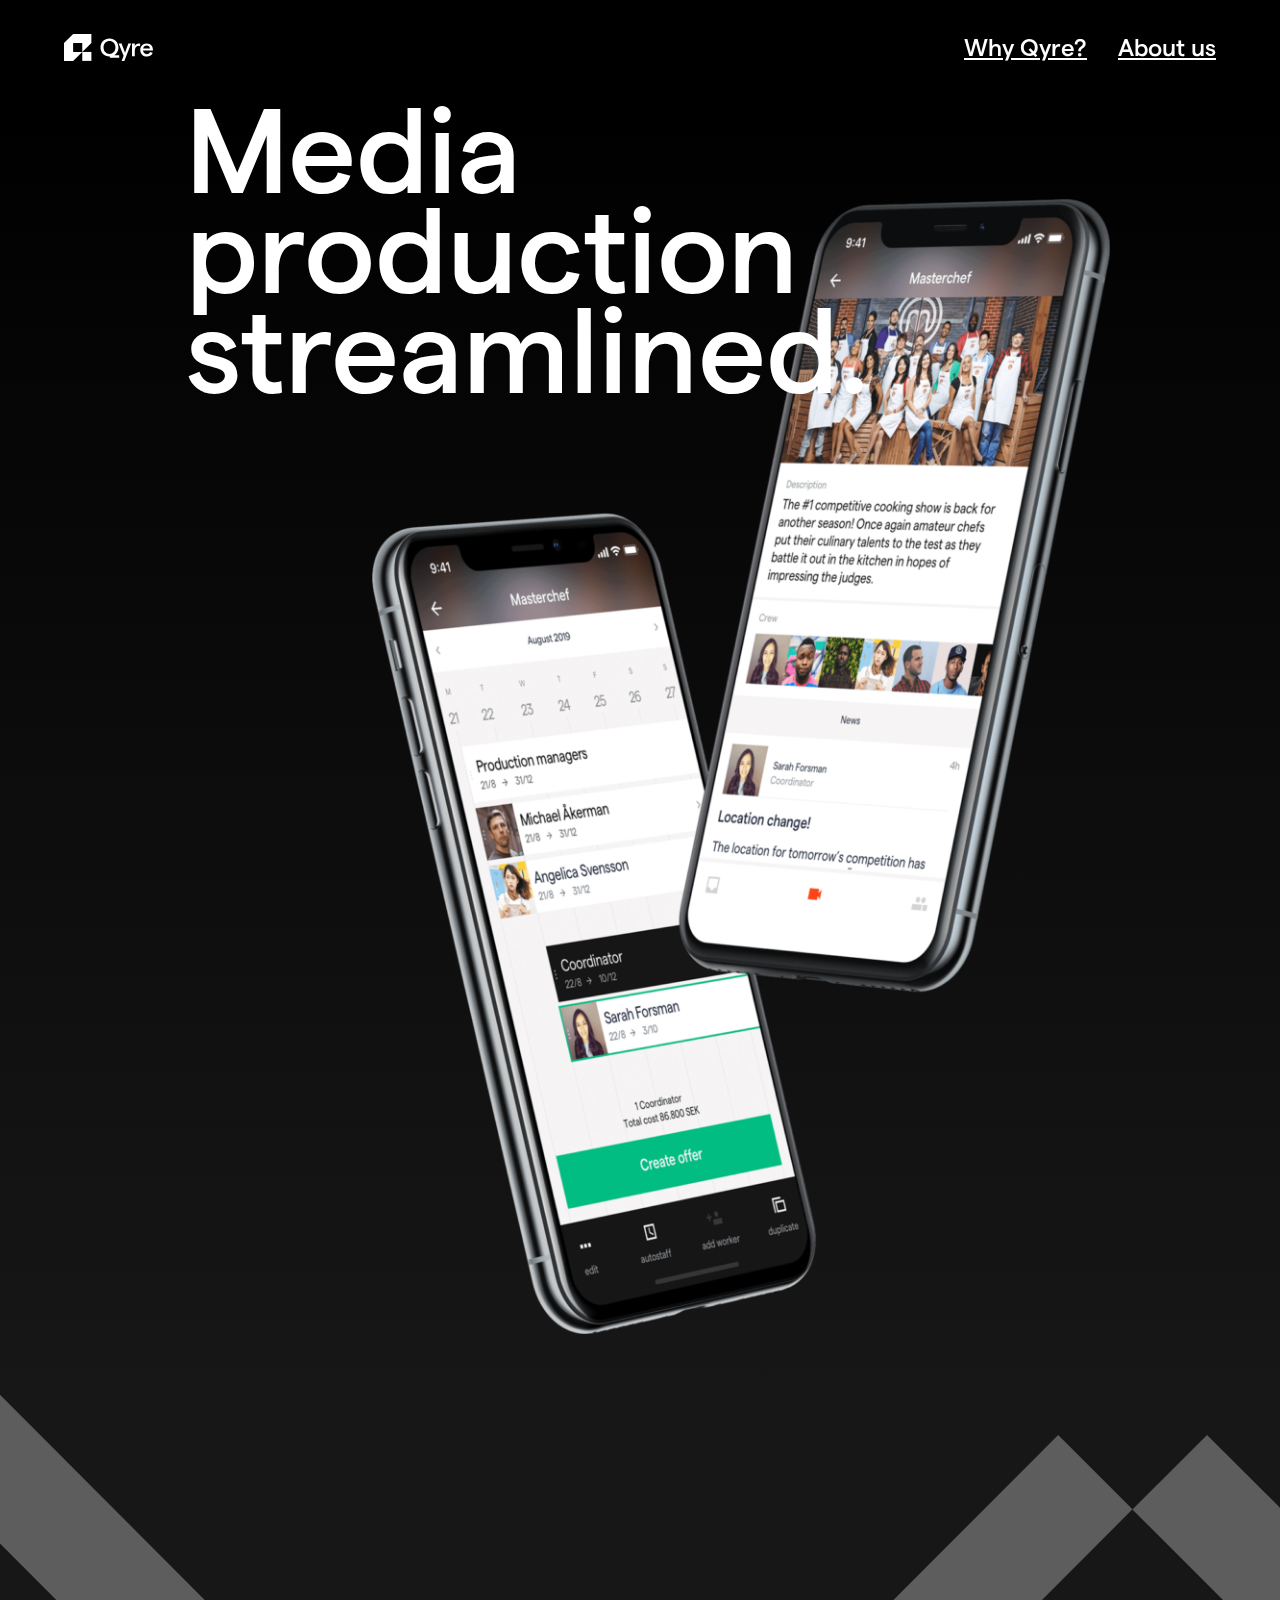
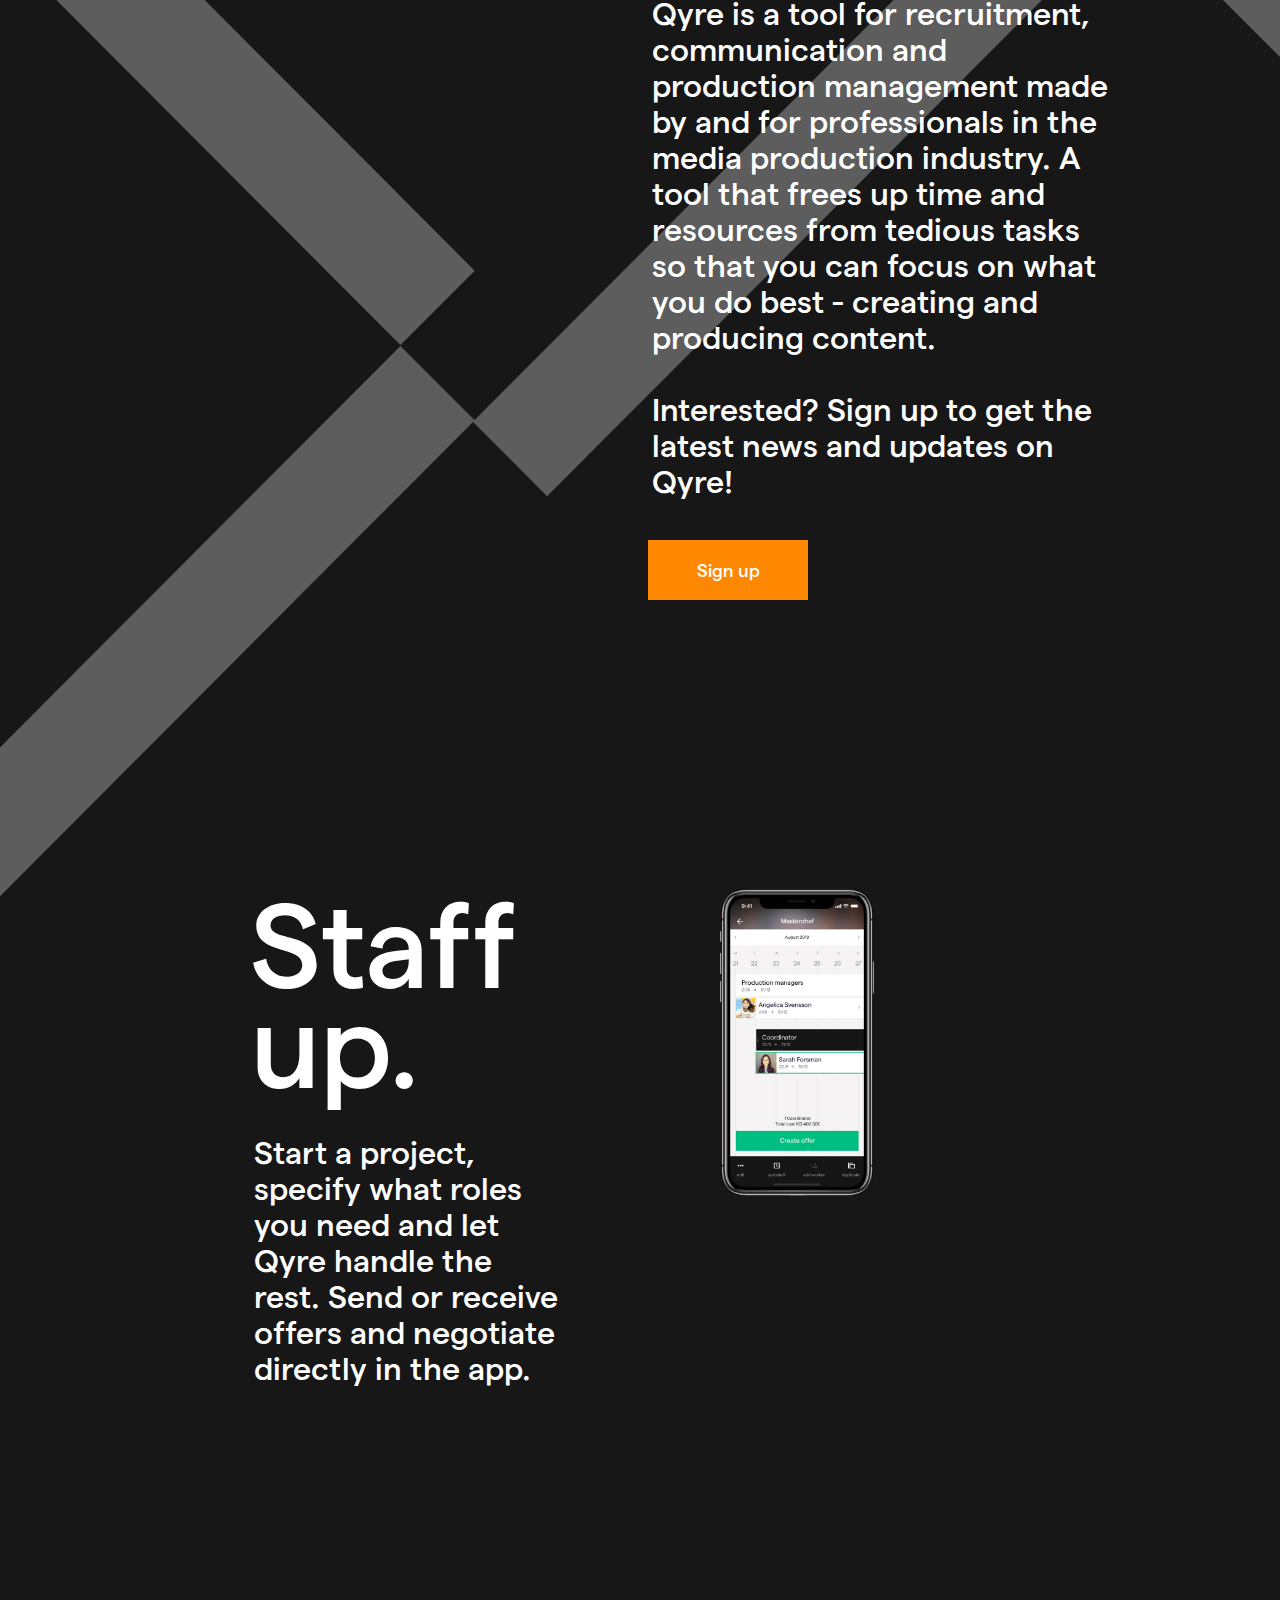
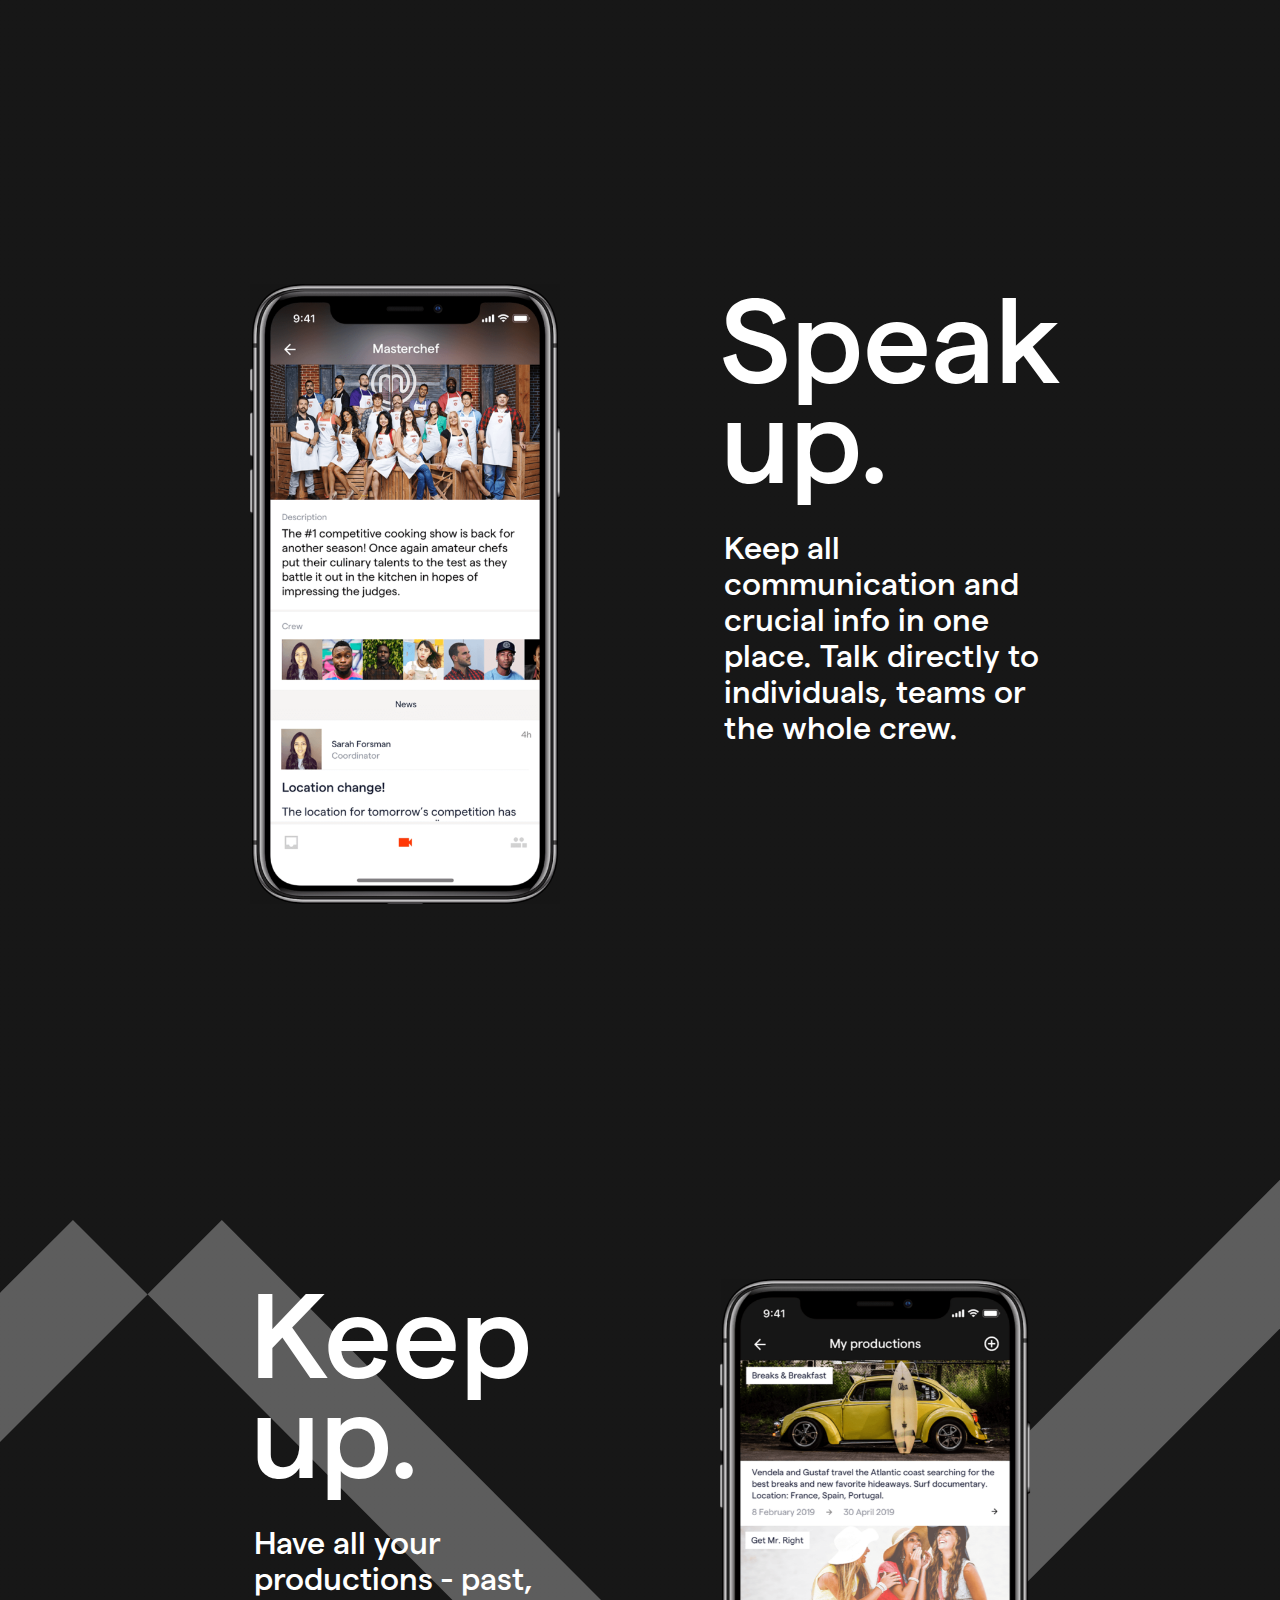
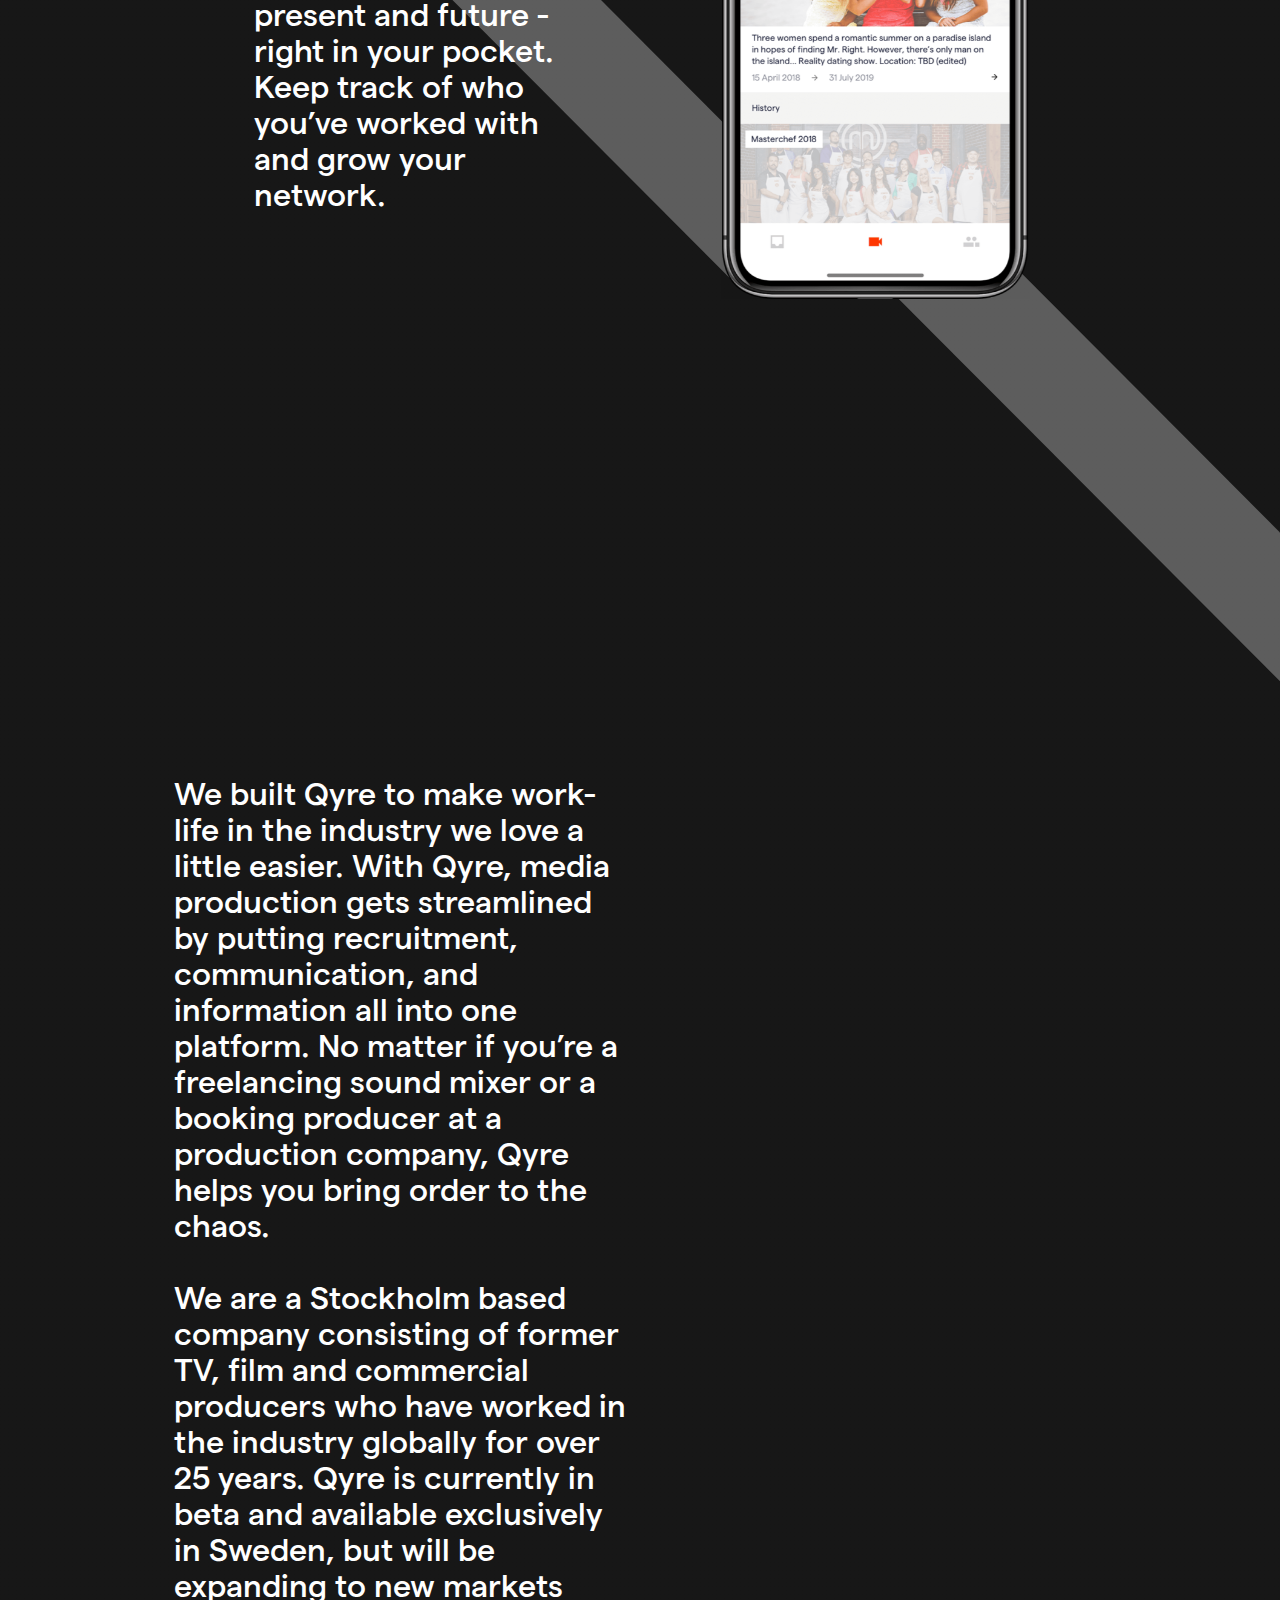
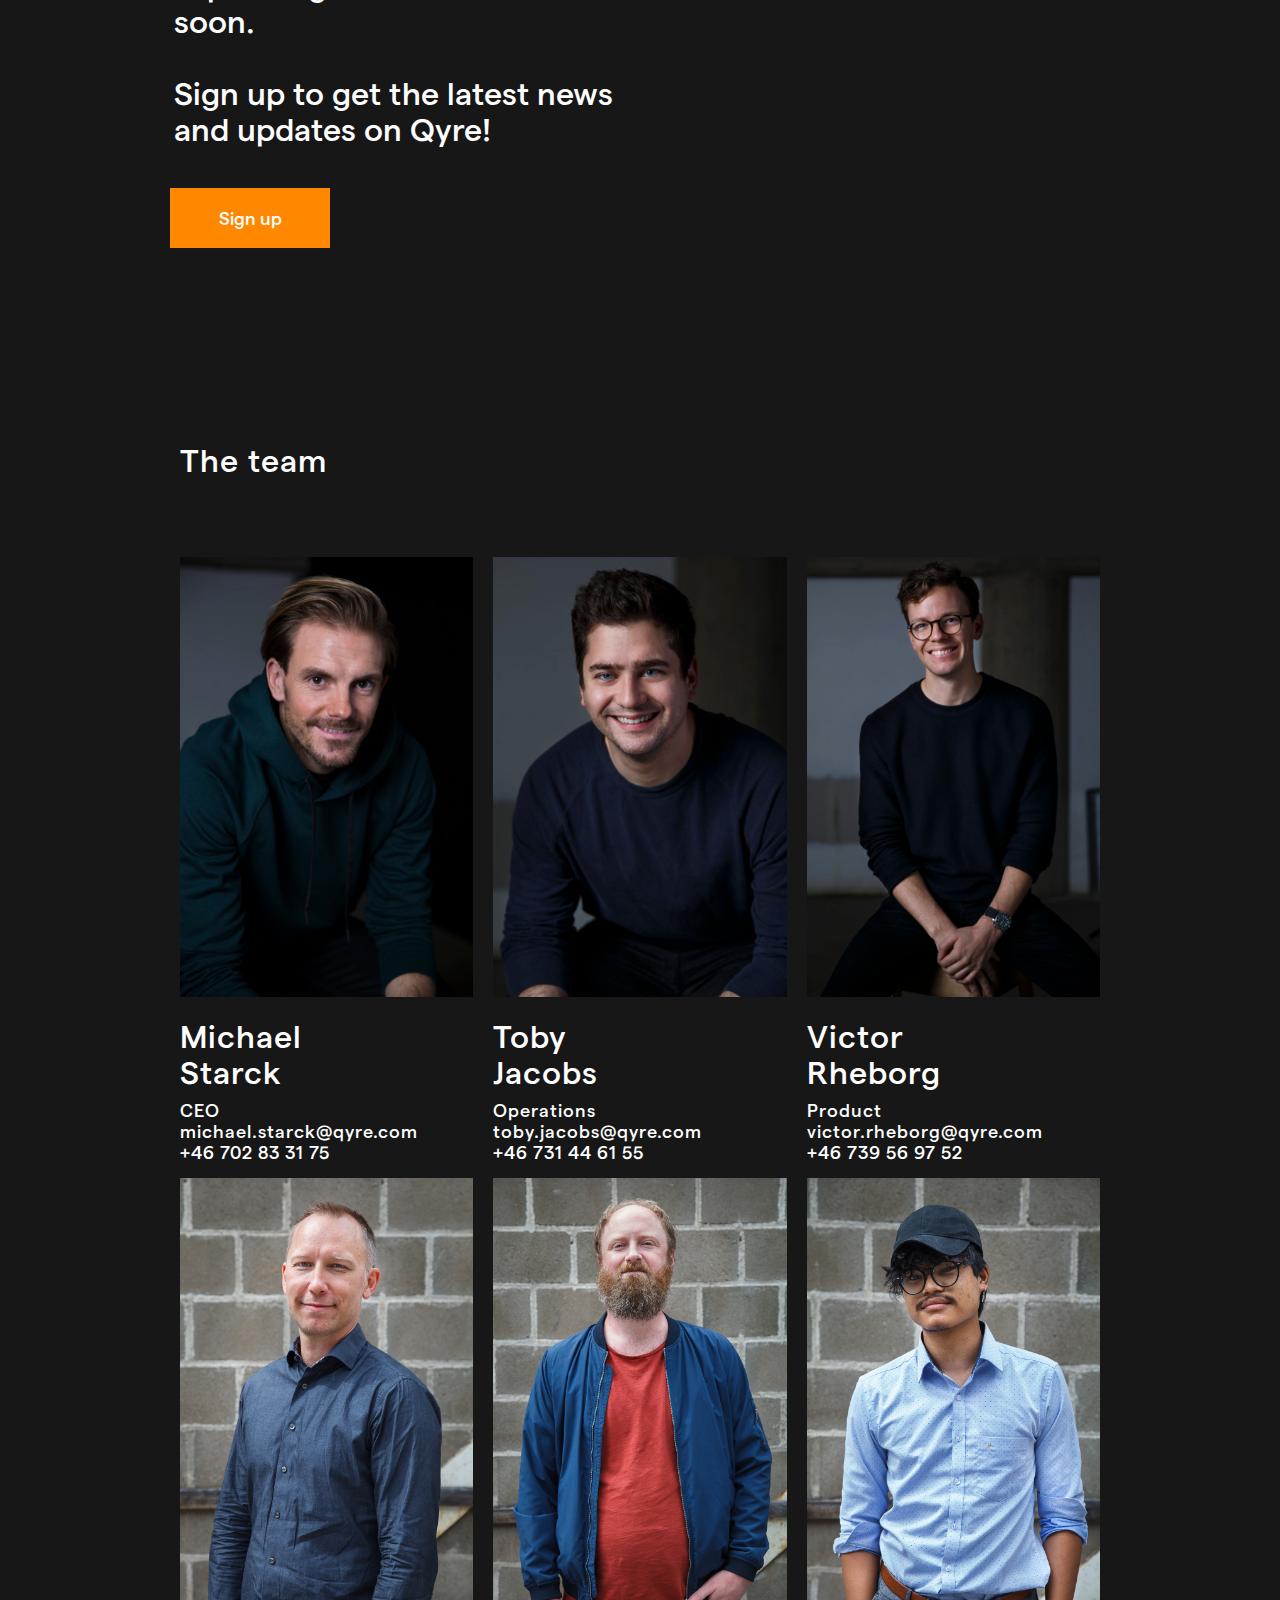
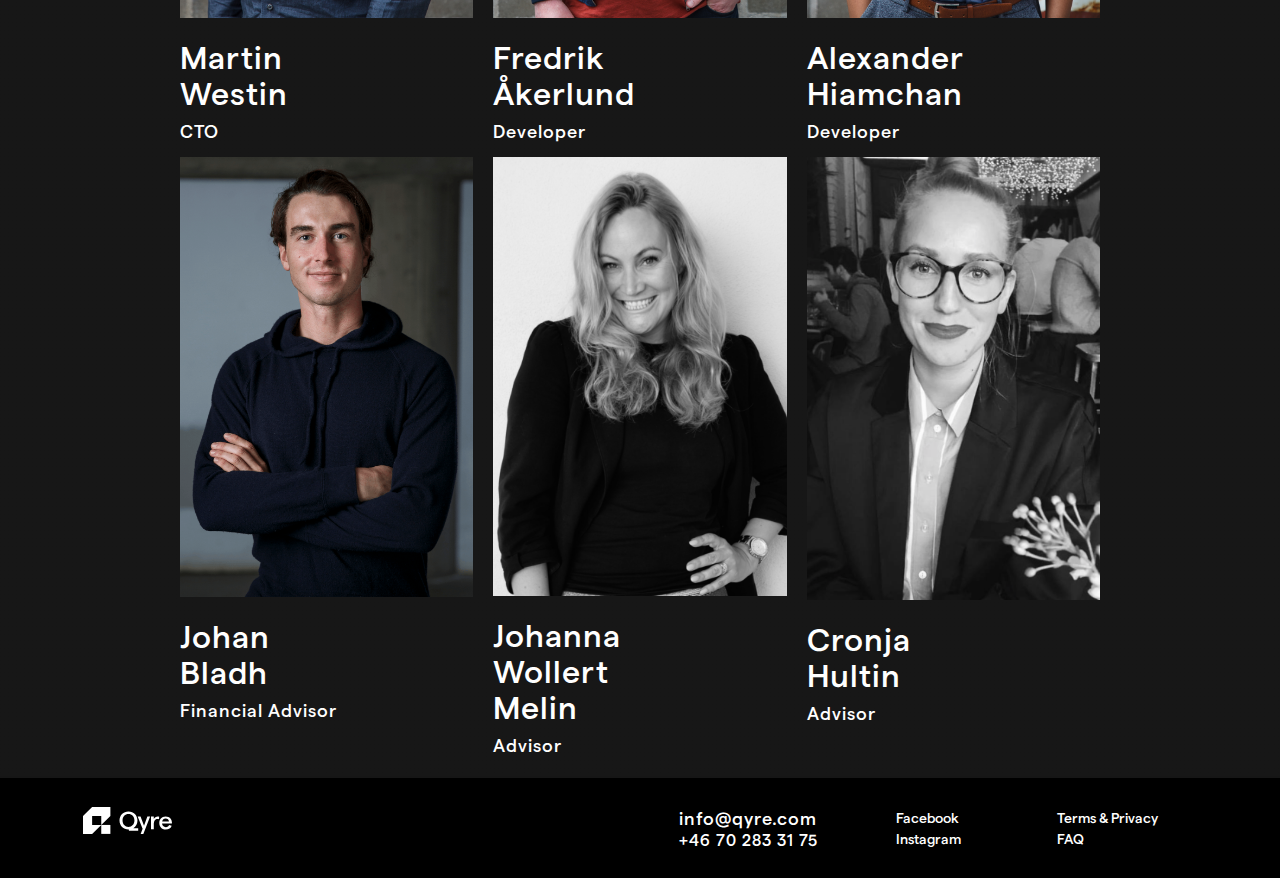
==== commit c740e1bc: "added" ====
--- a/index.html
+++ b/index.html
@@ -1,6 +1,6 @@
 <!DOCTYPE html>
 <!--  This site was created in Webflow. http://www.webflow.com  -->
-<!--  Last Published: Mon Nov 04 2019 09:15:08 GMT+0000 (UTC)  -->
+<!--  Last Published: Mon Nov 04 2019 09:20:13 GMT+0000 (UTC)  -->
 <html data-wf-page="5dba9c14b626f55e4a43415c" data-wf-site="5cefc4fef666bc749313a586">
 <head>
   <meta charset="utf-8">
@@ -55,12 +55,12 @@
             <h1 class="heading">Staff<br>up.</h1>
             <p class="text-block">Start a project, specify what roles you need and let Qyre handle the rest. Send or receive offers and negotiate directly in the app.</p>
           </div>
-          <div class="column-3 w-col w-col-6"><img src="images/qyre_phonecontent_1-1-512x1024.png" width="256" srcset="images/qyre_phonecontent_1-1-512x1024-p-500.png 500w, images/qyre_phonecontent_1-1-512x1024.png 512w" sizes="(max-width: 479px) 100vw, (max-width: 767px) 16.515625px, (max-width: 991px) 8vw, 12vw" alt="" class="image-4"></div>
+          <div class="column-3 w-col w-col-6"><img src="images/qyre_phonecontent_1-1-512x1024.png" srcset="images/qyre_phonecontent_1-1-512x1024-p-500.png 500w, images/qyre_phonecontent_1-1-512x1024.png 512w" sizes="(max-width: 479px) 100vw, (max-width: 767px) 16.515625px, (max-width: 991px) 8vw, 12vw" alt="" class="image-4"></div>
         </div>
       </div>
       <div id="w-node-701faab64b8c-4a43415c" class="perk-block">
         <div class="columns-linkto-reverse w-row">
-          <div class="column-3 w-col w-col-6"><img src="images/qyre_phonecontent_2-1-512x1024.png" width="256" alt="" class="image-7"></div>
+          <div class="column-3 w-col w-col-6"><img src="images/qyre_phonecontent_2-1-512x1024.png" alt="" class="image-7"></div>
           <div class="column w-col w-col-6">
             <h1 class="heading">Speak <br>up.</h1>
             <p class="text-block">Keep all communication and crucial info in one place. Talk directly to individuals, teams or the whole crew.</p>
@@ -73,7 +73,7 @@
             <h1 class="heading">Keep<br>up.</h1>
             <p class="text-block">Have all your productions - past, present and future - right in your pocket. Keep track of who you’ve worked with and grow your network.</p>
           </div>
-          <div class="column-3 w-col w-col-6"><img src="images/qyre_phonecontent_3-1-512x1024.png" width="256" alt="" class="image-6"></div>
+          <div class="column-3 w-col w-col-6"><img src="images/qyre_phonecontent_3-1-512x1024.png" alt="" class="image-6"></div>
         </div>
       </div>
       <div id="aboutus" class="information-block w-node-675250540387-4a43415c">
--- a/css/qyre.webflow.css
+++ b/css/qyre.webflow.css
@@ -2301,6 +2301,7 @@
     -webkit-flex: 0 0 auto;
     -ms-flex: 0 0 auto;
     flex: 0 0 auto;
+    border-width: 0px;
   }
   .image-7 {
     display: block;
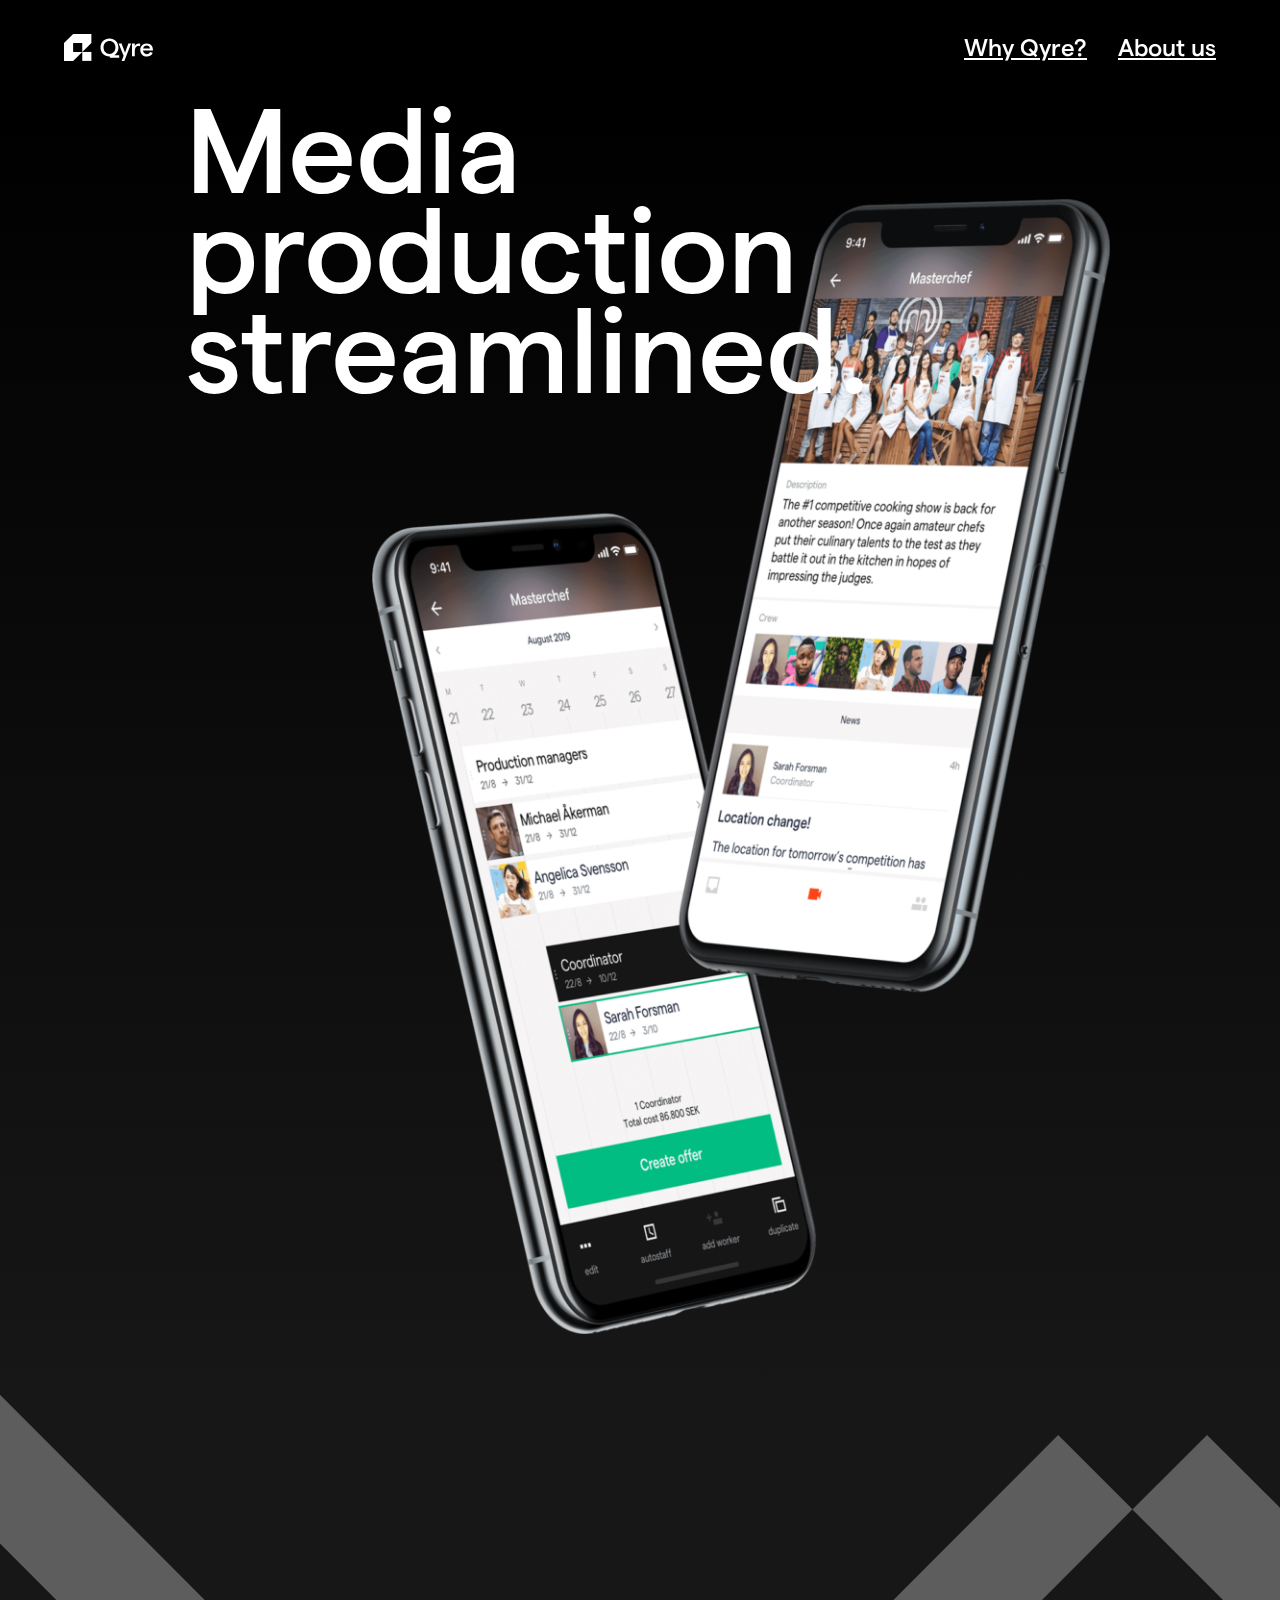
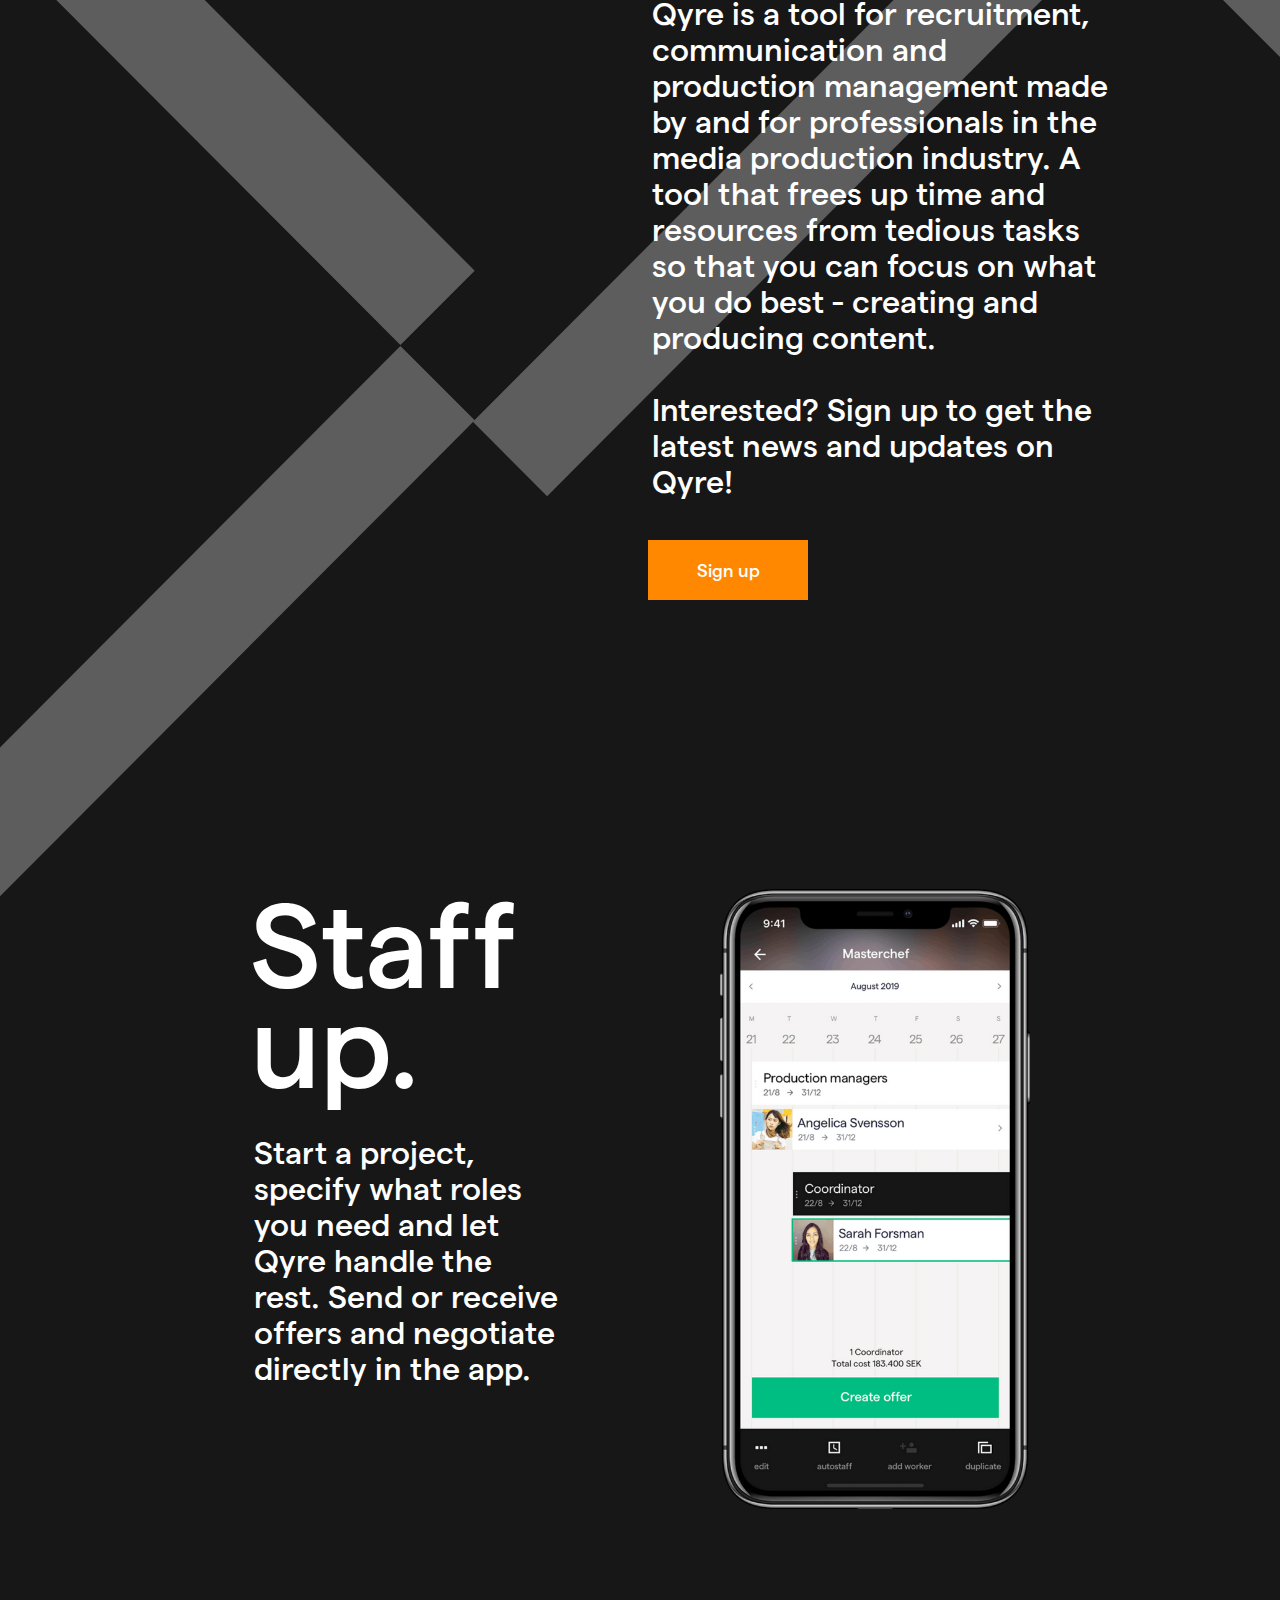
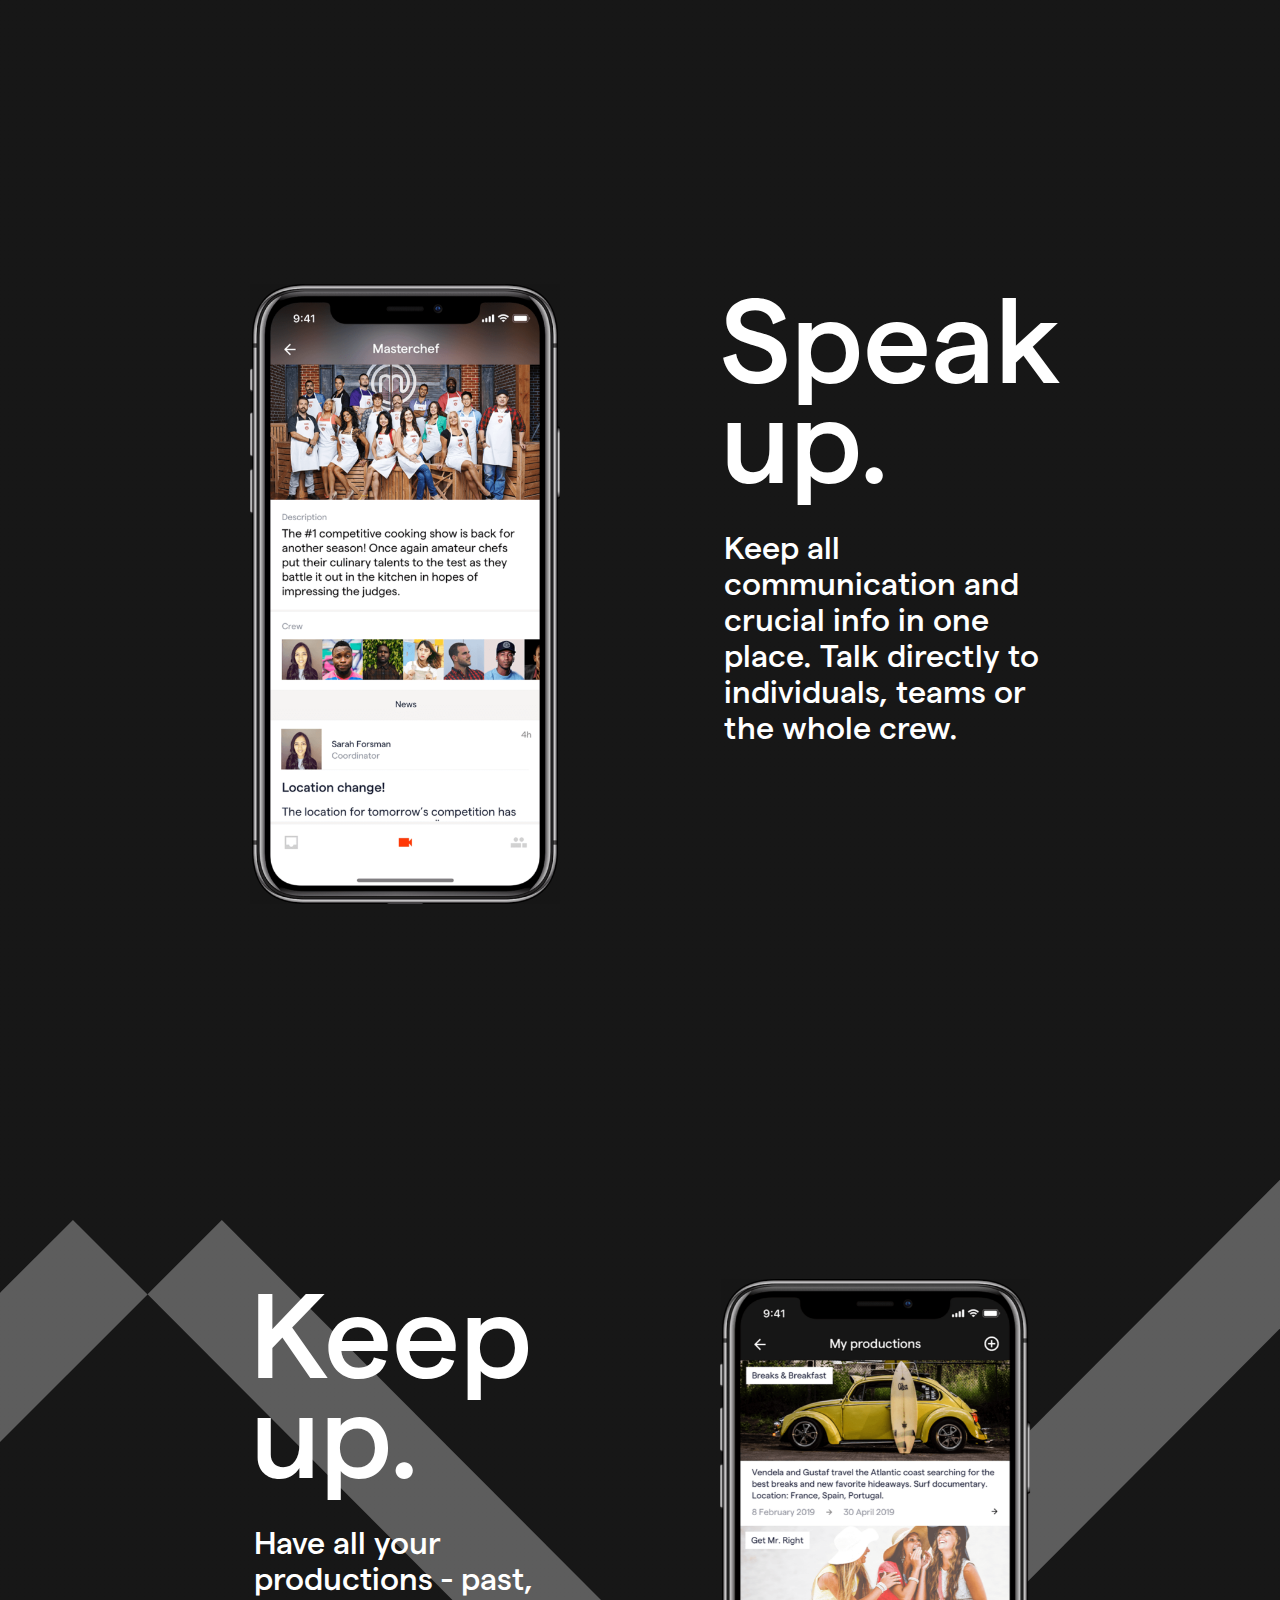
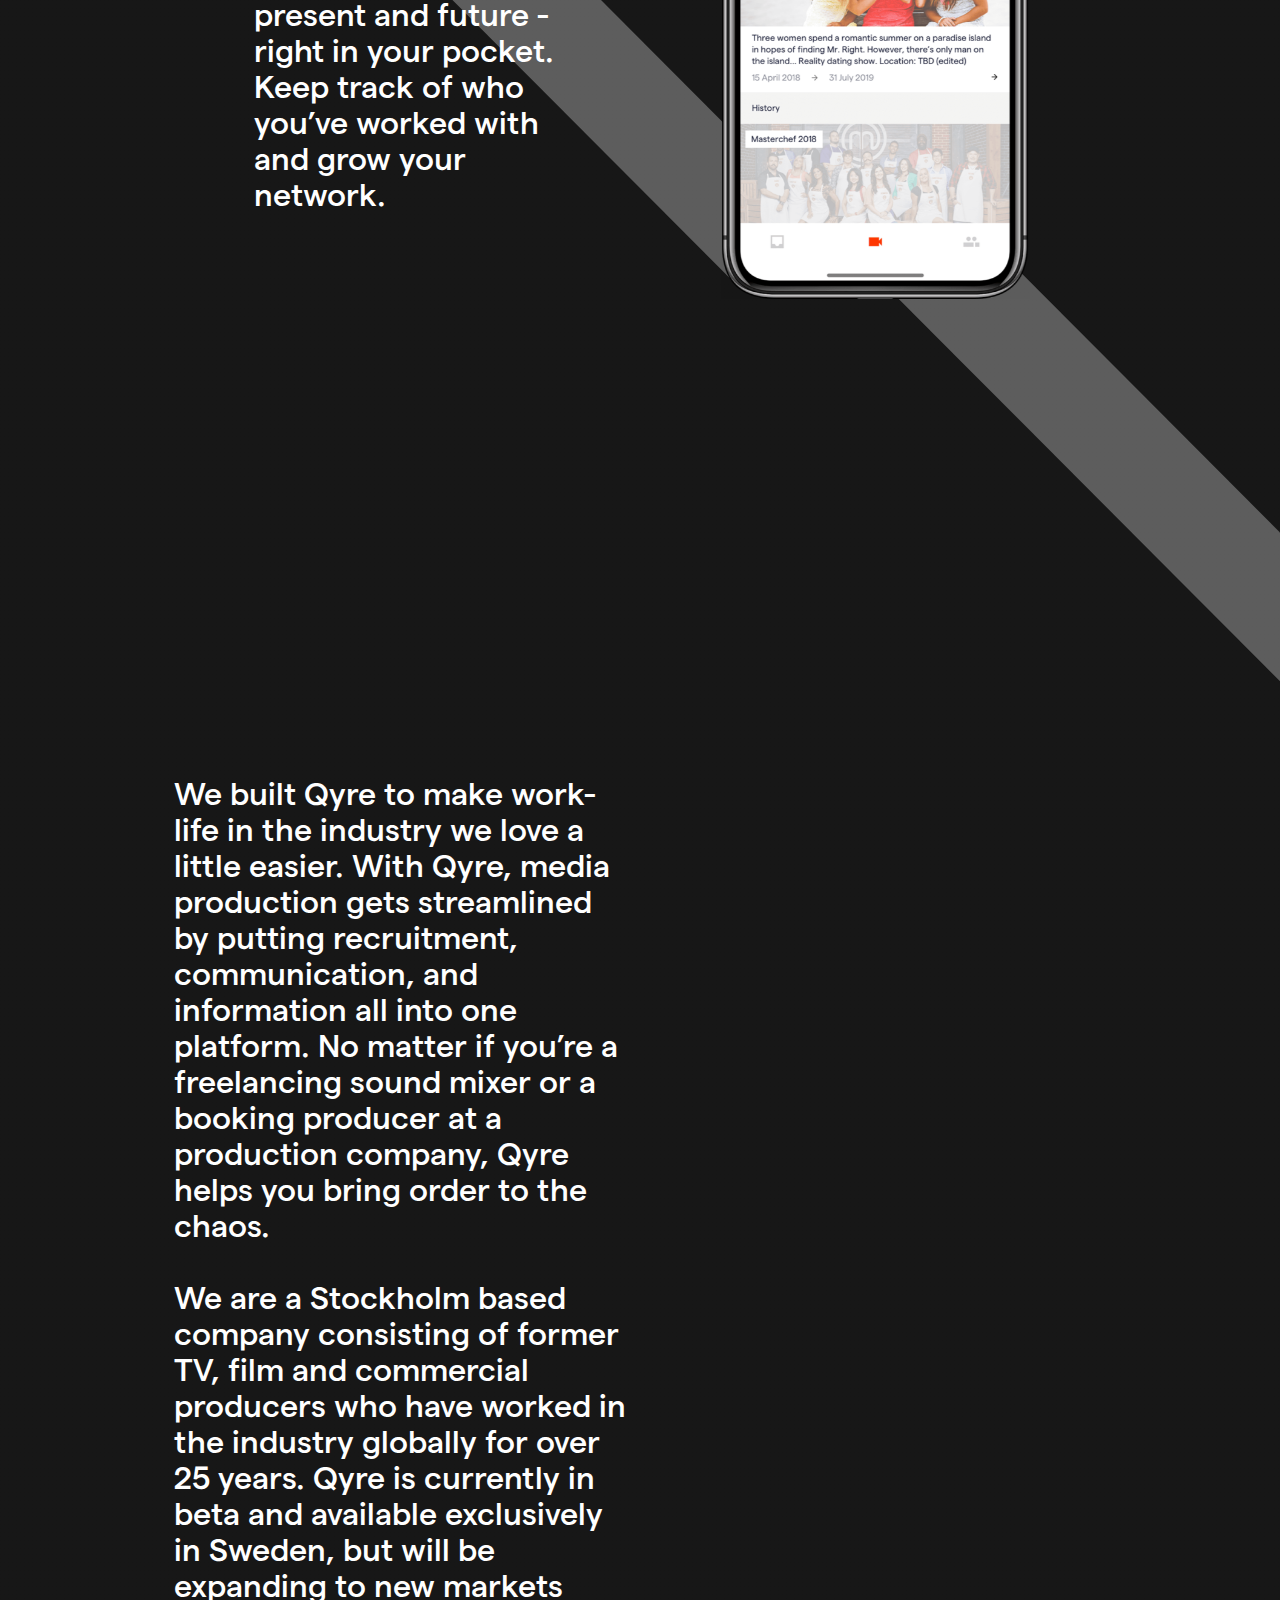
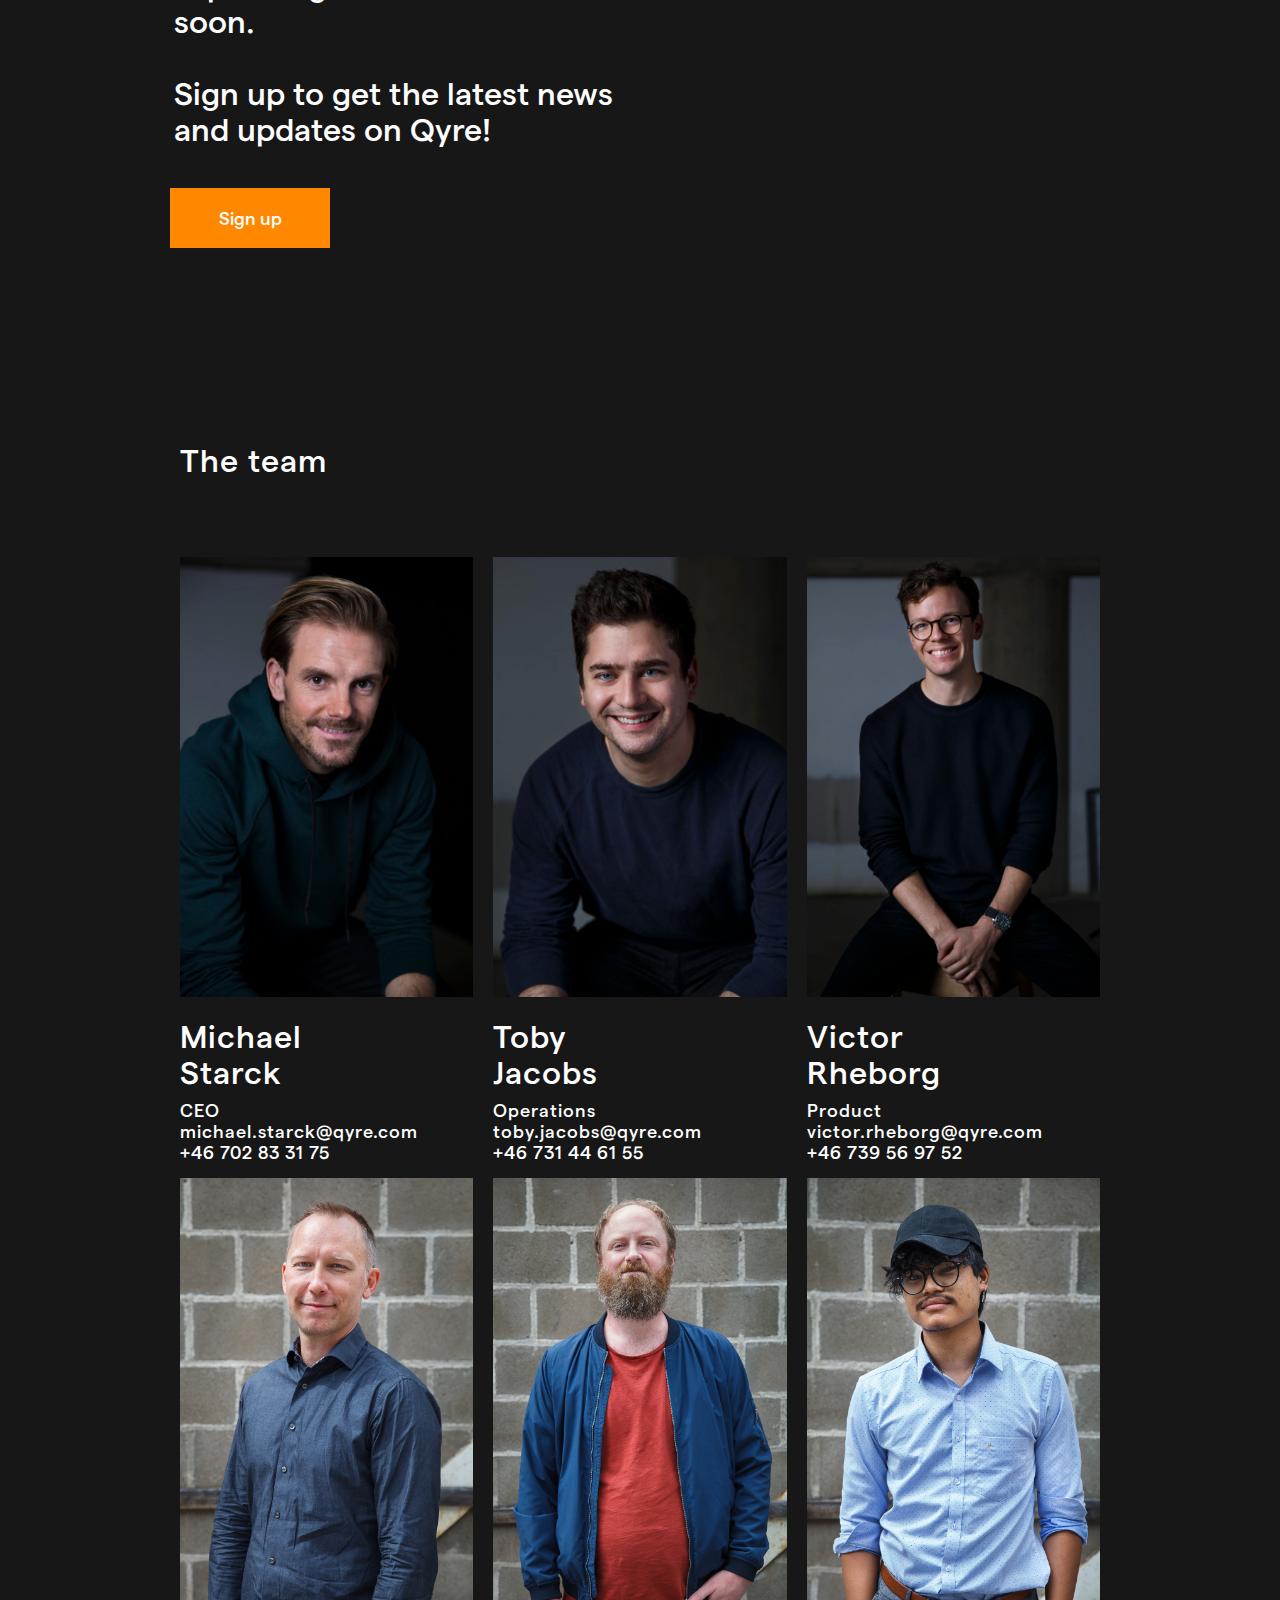
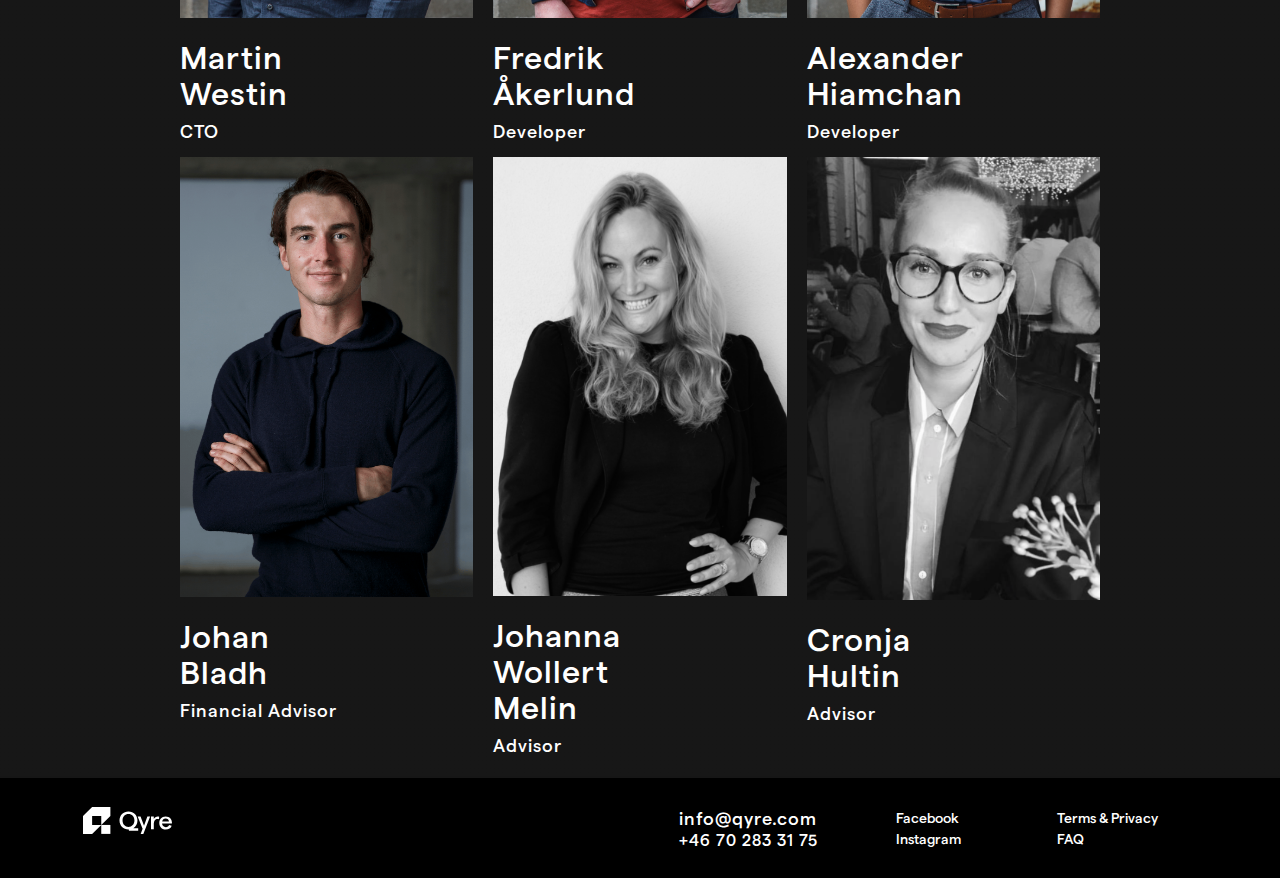
==== commit b2d3f0ea: "this time" ====
--- a/index.html
+++ b/index.html
@@ -1,7 +1,7 @@
 <!DOCTYPE html>
 <!--  This site was created in Webflow. http://www.webflow.com  -->
-<!--  Last Published: Mon Nov 04 2019 09:20:13 GMT+0000 (UTC)  -->
-<html data-wf-page="5dba9c14b626f55e4a43415c" data-wf-site="5cefc4fef666bc749313a586">
+<!--  Last Published: Mon Nov 04 2019 09:28:20 GMT+0000 (UTC)  -->
+<html data-wf-page="5dbfee65c2ce789af360367c" data-wf-site="5cefc4fef666bc749313a586">
 <head>
   <meta charset="utf-8">
   <title>Qyre - Media production streamlined.</title>
@@ -37,11 +37,11 @@
       </div>
     </div>
     <div class="hero-container-small">
-      <div id="w-node-e1fefa82b56e-4a43415c" class="div-block-13">
+      <div id="w-node-e1fefa82b56e-f360367c" class="div-block-13">
         <h1 class="heading">Media<br>production<br>streamlined.</h1>
-      </div><img src="images/hero-768x1180.png" width="366" srcset="images/hero-768x1180-p-500.png 500w, images/hero-768x1180.png 768w" sizes="(max-width: 479px) 185.40625px, 100vw" id="w-node-7ec13669ce5e-4a43415c" alt="" class="image-5"></div>
+      </div><img src="images/hero-768x1180.png" width="366" srcset="images/hero-768x1180-p-500.png 500w, images/hero-768x1180.png 768w" sizes="(max-width: 479px) 185.40625px, 100vw" id="w-node-7ec13669ce5e-f360367c" alt="" class="image-5"></div>
     <div class="div-block-3">
-      <div id="w-node-83dfe74851c8-4a43415c" class="information-block">
+      <div id="w-node-83dfe74851c8-f360367c" class="information-block">
         <div class="div-block-7">
           <div class="text-block">Qyre is a tool for recruitment, communication and production management made by and for professionals in the media production industry. A tool that frees up time and resources from tedious tasks so that you can focus on what you do best - creating and producing content.<br><br>Interested? Sign up to get the latest news and updates on Qyre!</div>
           <a data-w-id="be3a99d4-86a9-f26f-c594-915e79e695ee" href="http://eepurl.com/gn9_CD" class="link-block w-inline-block">
@@ -49,16 +49,16 @@
           </a>
         </div>
       </div>
-      <div id="w-node-dffe17da7910-4a43415c" class="perk-block">
+      <div id="w-node-dffe17da7910-f360367c" class="perk-block">
         <div id="whyqyre" class="columns-linkto w-row">
           <div class="column w-col w-col-6">
             <h1 class="heading">Staff<br>up.</h1>
             <p class="text-block">Start a project, specify what roles you need and let Qyre handle the rest. Send or receive offers and negotiate directly in the app.</p>
           </div>
-          <div class="column-3 w-col w-col-6"><img src="images/qyre_phonecontent_1-1-512x1024.png" srcset="images/qyre_phonecontent_1-1-512x1024-p-500.png 500w, images/qyre_phonecontent_1-1-512x1024.png 512w" sizes="(max-width: 479px) 100vw, (max-width: 767px) 16.515625px, (max-width: 991px) 8vw, 12vw" alt="" class="image-4"></div>
+          <div class="column-3 w-col w-col-6"><img src="images/qyre_phonecontent_1-1-512x1024.png" width="506" srcset="images/qyre_phonecontent_1-1-512x1024-p-500.png 500w, images/qyre_phonecontent_1-1-512x1024.png 512w" sizes="(max-width: 479px) 100vw, (max-width: 767px) 16.515625px, (max-width: 991px) 8vw, 12vw" alt="" class="image-4"></div>
         </div>
       </div>
-      <div id="w-node-701faab64b8c-4a43415c" class="perk-block">
+      <div id="w-node-701faab64b8c-f360367c" class="perk-block">
         <div class="columns-linkto-reverse w-row">
           <div class="column-3 w-col w-col-6"><img src="images/qyre_phonecontent_2-1-512x1024.png" alt="" class="image-7"></div>
           <div class="column w-col w-col-6">
@@ -67,61 +67,61 @@
           </div>
         </div>
       </div>
-      <div id="w-node-b33597e2b631-4a43415c" class="perk-block">
+      <div id="w-node-b33597e2b631-f360367c" class="perk-block">
         <div class="columns-linkto w-row">
           <div class="column w-col w-col-6">
             <h1 class="heading">Keep<br>up.</h1>
             <p class="text-block">Have all your productions - past, present and future - right in your pocket. Keep track of who you’ve worked with and grow your network.</p>
           </div>
-          <div class="column-3 w-col w-col-6"><img src="images/qyre_phonecontent_3-1-512x1024.png" alt="" class="image-6"></div>
+          <div class="column-3 w-col w-col-6"><img src="images/qyre_phonecontent_3-1-512x1024.png" width="498" alt="" class="image-6"></div>
         </div>
       </div>
-      <div id="aboutus" class="information-block w-node-675250540387-4a43415c">
+      <div id="aboutus" class="information-block w-node-675250540387-f360367c">
         <div class="div-block-7">
           <div class="text-block">We built Qyre to make work-life in the industry we love a little easier. With Qyre, media production gets streamlined by putting recruitment, communication, and information all into one platform. No matter if you’re a freelancing sound mixer or a booking producer at a production company, Qyre helps you bring order to the chaos. <br><br>We are a Stockholm based company consisting of former TV, film and commercial producers who have worked in the industry globally for over 25 years. Qyre is currently in beta and available exclusively in Sweden, but will be expanding to new markets soon. <br><br>Sign up to get the latest news and updates on Qyre!</div>
           <a href="http://eepurl.com/gn9_CD" class="link-block w-inline-block">
             <div class="text-block-2">Sign up</div>
           </a>
         </div>
-      </div><img src="images/bg_device.svg" width="3000" id="w-node-1659acf4ce1d-4a43415c" alt="" class="bg-image-regular"><img src="images/bg_device.svg" width="2397" id="w-node-2b8ba70f443e-4a43415c" alt="" class="bg-image-rotated"></div>
+      </div><img src="images/bg_device.svg" width="3000" id="w-node-1659acf4ce1d-f360367c" alt="" class="bg-image-regular"><img src="images/bg_device.svg" width="2397" id="w-node-2b8ba70f443e-f360367c" alt="" class="bg-image-rotated"></div>
     <div class="div-block-16">
       <h1 class="heading-2">The team</h1>
     </div>
     <div class="team-block">
       <div class="w-layout-grid grid">
-        <div id="w-node-2eda95c1798c-4a43415c"><img src="images/michael-768x1152.jpg" srcset="images/michael-768x1152-p-500.jpeg 500w, images/michael-768x1152.jpg 768w" sizes="(max-width: 479px) 92vw, (max-width: 991px) 91vw, 64vw" alt="">
+        <div id="w-node-2eda95c1798c-f360367c"><img src="images/michael-768x1152.jpg" srcset="images/michael-768x1152-p-500.jpeg 500w, images/michael-768x1152.jpg 768w" sizes="(max-width: 479px) 92vw, (max-width: 991px) 91vw, 64vw" alt="">
           <h1 class="heading-2">Michael<br>Starck</h1>
           <p class="paragraph">CEO<br><a href="mailto:michael.starck@qyre.com">michael.starck@qyre.com</a><br>‍<a href="mailto:%20michael.starck@qyre.com">‍</a><a href="tel:+46702833175">+46 702 83 31 75</a></p>
         </div>
-        <div id="w-node-1b45d7448cf2-4a43415c" class="div-block-10"><img src="images/toby-768x1151.jpg" srcset="images/toby-768x1151-p-500.jpeg 500w, images/toby-768x1151.jpg 768w" sizes="(max-width: 479px) 100vw, (max-width: 991px) 91vw, 64vw" alt="" class="image-3">
+        <div id="w-node-1b45d7448cf2-f360367c" class="div-block-10"><img src="images/toby-768x1151.jpg" srcset="images/toby-768x1151-p-500.jpeg 500w, images/toby-768x1151.jpg 768w" sizes="(max-width: 479px) 100vw, (max-width: 991px) 91vw, 64vw" alt="" class="image-3">
           <h1 class="heading-2">Toby<br>Jacobs</h1>
           <p class="paragraph">Operations<br><a href="mailto:toby.jacobs@qyre.com">toby.jacobs@qyre.com</a><br><a href="tel:+46731446155">+46 731 44 61 55</a><br></p>
         </div>
-        <div id="w-node-260babcf8ae8-4a43415c"><img src="images/victor-768x1152.jpg" srcset="images/victor-768x1152-p-500.jpeg 500w, images/victor-768x1152.jpg 768w" sizes="(max-width: 479px) 92vw, (max-width: 991px) 91vw, 64vw" alt="">
+        <div id="w-node-260babcf8ae8-f360367c"><img src="images/victor-768x1152.jpg" srcset="images/victor-768x1152-p-500.jpeg 500w, images/victor-768x1152.jpg 768w" sizes="(max-width: 479px) 92vw, (max-width: 991px) 91vw, 64vw" alt="">
           <h1 class="heading-2">Victor<br>Rheborg</h1>
           <p class="paragraph">Product<br>‍<a href="mailto:victor.rheborg@qyre.com">victor.rheborg@qyre.com<br>‍</a><a href="tel:+46739569752">+46 739 56 97 52</a></p>
         </div>
-        <div id="w-node-4f2587ae6127-4a43415c" class="div-block-11"><img src="images/Johan4.png" srcset="images/Johan4-p-500.png 500w, images/Johan4-p-800.png 800w, images/Johan4-p-1080.png 1080w, images/Johan4.png 1333w" sizes="(max-width: 479px) 100vw, (max-width: 767px) 91vw, (max-width: 991px) 93vw, (max-width: 1826px) 73vw, 1333px" alt="">
+        <div id="w-node-4f2587ae6127-f360367c" class="div-block-11"><img src="images/Johan4.png" srcset="images/Johan4-p-500.png 500w, images/Johan4-p-800.png 800w, images/Johan4-p-1080.png 1080w, images/Johan4.png 1333w" sizes="(max-width: 479px) 100vw, (max-width: 767px) 91vw, (max-width: 991px) 93vw, (max-width: 1826px) 73vw, 1333px" alt="">
           <h1 class="heading-2">Johan<br>Bladh</h1>
           <p class="paragraph">Financial Advisor<br><br>‍</p>
         </div>
-        <div id="w-node-12a2541ecee5-4a43415c"><img src="images/Qyre_portraits270619_Lightroom_150ppi_3.jpg" srcset="images/Qyre_portraits270619_Lightroom_150ppi_3-p-500.jpeg 500w, images/Qyre_portraits270619_Lightroom_150ppi_3-p-800.jpeg 800w, images/Qyre_portraits270619_Lightroom_150ppi_3.jpg 933w" sizes="(max-width: 479px) 92vw, (max-width: 767px) 91vw, (max-width: 991px) 93vw, 70vw" alt="">
+        <div id="w-node-12a2541ecee5-f360367c"><img src="images/Qyre_portraits270619_Lightroom_150ppi_3.jpg" srcset="images/Qyre_portraits270619_Lightroom_150ppi_3-p-500.jpeg 500w, images/Qyre_portraits270619_Lightroom_150ppi_3-p-800.jpeg 800w, images/Qyre_portraits270619_Lightroom_150ppi_3.jpg 933w" sizes="(max-width: 479px) 92vw, (max-width: 767px) 91vw, (max-width: 991px) 93vw, 70vw" alt="">
           <h1 class="heading-2">Martin<br>Westin</h1>
           <p class="paragraph">CTO</p>
         </div>
-        <div id="w-node-e5dd6eb5316a-4a43415c"><img src="images/Qyre_portraits270619_Lightroom_150ppi_2.jpg" srcset="images/Qyre_portraits270619_Lightroom_150ppi_2-p-500.jpeg 500w, images/Qyre_portraits270619_Lightroom_150ppi_2-p-800.jpeg 800w, images/Qyre_portraits270619_Lightroom_150ppi_2.jpg 933w" sizes="(max-width: 479px) 92vw, (max-width: 767px) 91vw, (max-width: 991px) 93vw, 70vw" alt="">
+        <div id="w-node-e5dd6eb5316a-f360367c"><img src="images/Qyre_portraits270619_Lightroom_150ppi_2.jpg" srcset="images/Qyre_portraits270619_Lightroom_150ppi_2-p-500.jpeg 500w, images/Qyre_portraits270619_Lightroom_150ppi_2-p-800.jpeg 800w, images/Qyre_portraits270619_Lightroom_150ppi_2.jpg 933w" sizes="(max-width: 479px) 92vw, (max-width: 767px) 91vw, (max-width: 991px) 93vw, 70vw" alt="">
           <h1 class="heading-2">Fredrik<br>Åkerlund</h1>
           <p class="paragraph">Developer</p>
         </div>
-        <div id="w-node-0fd587e36eda-4a43415c"><img src="images/Qyre_portraits270619_Lightroom_150ppi_1.jpg" srcset="images/Qyre_portraits270619_Lightroom_150ppi_1-p-500.jpeg 500w, images/Qyre_portraits270619_Lightroom_150ppi_1-p-800.jpeg 800w, images/Qyre_portraits270619_Lightroom_150ppi_1.jpg 933w" sizes="(max-width: 479px) 92vw, (max-width: 767px) 91vw, (max-width: 991px) 93vw, 70vw" alt="">
+        <div id="w-node-0fd587e36eda-f360367c"><img src="images/Qyre_portraits270619_Lightroom_150ppi_1.jpg" srcset="images/Qyre_portraits270619_Lightroom_150ppi_1-p-500.jpeg 500w, images/Qyre_portraits270619_Lightroom_150ppi_1-p-800.jpeg 800w, images/Qyre_portraits270619_Lightroom_150ppi_1.jpg 933w" sizes="(max-width: 479px) 92vw, (max-width: 767px) 91vw, (max-width: 991px) 93vw, 70vw" alt="">
           <h1 class="heading-2">Alexander<br>Hiamchan</h1>
           <p class="paragraph">Developer</p>
         </div>
-        <div id="w-node-8b4affb84607-4a43415c"><img src="images/johanna-bw-e1551704839197-768x1148.png" srcset="images/johanna-bw-e1551704839197-768x1148-p-500.png 500w, images/johanna-bw-e1551704839197-768x1148.png 768w" sizes="(max-width: 479px) 92vw, (max-width: 991px) 91vw, 64vw" alt="">
+        <div id="w-node-8b4affb84607-f360367c"><img src="images/johanna-bw-e1551704839197-768x1148.png" srcset="images/johanna-bw-e1551704839197-768x1148-p-500.png 500w, images/johanna-bw-e1551704839197-768x1148.png 768w" sizes="(max-width: 479px) 92vw, (max-width: 991px) 91vw, 64vw" alt="">
           <h1 class="heading-2">Johanna<br>Wollert<br>Melin</h1>
           <p class="paragraph">Advisor<br>‍</p>
         </div>
-        <div id="w-node-de3f28af9694-4a43415c"><img src="images/cronja-bw-2-e1551706781544-768x1159.png" srcset="images/cronja-bw-2-e1551706781544-768x1159-p-500.png 500w, images/cronja-bw-2-e1551706781544-768x1159.png 768w" sizes="(max-width: 479px) 92vw, (max-width: 991px) 91vw, 64vw" alt="">
+        <div id="w-node-de3f28af9694-f360367c"><img src="images/cronja-bw-2-e1551706781544-768x1159.png" srcset="images/cronja-bw-2-e1551706781544-768x1159-p-500.png 500w, images/cronja-bw-2-e1551706781544-768x1159.png 768w" sizes="(max-width: 479px) 92vw, (max-width: 991px) 91vw, 64vw" alt="">
           <h1 class="heading-2">Cronja<br>Hultin</h1>
           <p class="paragraph">Advisor<br>‍</p>
         </div>
@@ -130,12 +130,12 @@
   </div>
   <div class="div-block-17">
     <div class="footer">
-      <div class="w-layout-grid grid-2"><a id="w-node-b5d5a2b48e40-4a43415c" href="index.html" class="w-inline-block w--current"><img src="images/logo.svg" alt=""></a>
-        <div id="w-node-26dac999c29d-4a43415c">
+      <div class="w-layout-grid grid-2"><a id="w-node-b5d5a2b48e40-f360367c" href="index.html" class="w-inline-block w--current"><img src="images/logo.svg" alt=""></a>
+        <div id="w-node-26dac999c29d-f360367c">
           <p class="paragraph"><a href="mailto:info@qyre.com">info@qyre.com</a><br><a href="tel:+46702833175" class="link-6">+46 70 283 31 75</a><br></p>
         </div>
-        <div id="w-node-365ac255432b-4a43415c" class="div-block-21"><a href="http://www.facebook.com/qyreapp" class="link paragraph">Facebook<br></a><a href="http://instagram.com/qyreapp" class="paragraph link">Instagram<br>‍</a></div>
-        <div id="w-node-3c83f8312553-4a43415c">
+        <div id="w-node-365ac255432b-f360367c" class="div-block-21"><a href="http://www.facebook.com/qyreapp" class="link paragraph">Facebook<br></a><a href="http://instagram.com/qyreapp" class="paragraph link">Instagram<br>‍</a></div>
+        <div id="w-node-3c83f8312553-f360367c">
           <div><a href="terms-and-conditions.html" class="link paragraph">Terms &amp; Privacy<br></a><a href="faq.html" class="paragraph link">FAQ</a></div>
         </div>
       </div>
--- a/css/qyre.webflow.css
+++ b/css/qyre.webflow.css
@@ -1963,13 +1963,9 @@
     margin-bottom: 40px;
     padding-right: 20px;
     padding-left: 20px;
-    -webkit-box-flex: 0;
-    -webkit-flex: 0 auto;
-    -ms-flex: 0 auto;
-    flex: 0 auto;
-  }
-  .image-4 {
-    min-width: 0px;
+    -webkit-flex-wrap: nowrap;
+    -ms-flex-wrap: nowrap;
+    flex-wrap: nowrap;
     -webkit-box-flex: 0;
     -webkit-flex: 0 0 auto;
     -ms-flex: 0 0 auto;
@@ -2297,22 +2293,15 @@
   .image-6 {
     display: block;
     overflow: visible;
-    -webkit-box-flex: 0;
-    -webkit-flex: 0 0 auto;
-    -ms-flex: 0 0 auto;
-    flex: 0 0 auto;
-    border-width: 0px;
+    min-width: 0px;
   }
   .image-7 {
     display: block;
-    -webkit-box-flex: 0;
-    -webkit-flex: 0 0 auto;
-    -ms-flex: 0 0 auto;
-    flex: 0 0 auto;
-  }
-}
-
-#w-node-83dfe74851c8-4a43415c {
+    min-width: 0px;
+  }
+}
+
+#w-node-83dfe74851c8-f360367c {
   -ms-grid-column: 3;
   grid-column-start: 3;
   -ms-grid-column-span: 1;
@@ -2327,7 +2316,7 @@
   align-self: auto;
 }
 
-#w-node-dffe17da7910-4a43415c {
+#w-node-dffe17da7910-f360367c {
   -ms-grid-row: 2;
   grid-row-start: 2;
   -ms-grid-row-span: 1;
@@ -2338,7 +2327,7 @@
   grid-column-end: 4;
 }
 
-#w-node-701faab64b8c-4a43415c {
+#w-node-701faab64b8c-f360367c {
   -ms-grid-row: 3;
   grid-row-start: 3;
   -ms-grid-row-span: 2;
@@ -2349,7 +2338,7 @@
   grid-column-end: 4;
 }
 
-#w-node-b33597e2b631-4a43415c {
+#w-node-b33597e2b631-f360367c {
   -ms-grid-row: 4;
   grid-row-start: 4;
   -ms-grid-row-span: 2;
@@ -2360,7 +2349,7 @@
   grid-column-end: 4;
 }
 
-#aboutus.w-node-675250540387-4a43415c {
+#aboutus.w-node-675250540387-f360367c {
   -ms-grid-column: 2;
   grid-column-start: 2;
   -ms-grid-column-span: 1;
@@ -2375,7 +2364,7 @@
   align-self: auto;
 }
 
-#w-node-1659acf4ce1d-4a43415c {
+#w-node-1659acf4ce1d-f360367c {
   -ms-grid-row: 1;
   grid-row-start: 1;
   -ms-grid-row-span: 3;
@@ -2390,7 +2379,7 @@
   justify-self: stretch;
 }
 
-#w-node-2b8ba70f443e-4a43415c {
+#w-node-2b8ba70f443e-f360367c {
   -ms-grid-row: 4;
   grid-row-start: 4;
   -ms-grid-row-span: 2;
@@ -2405,7 +2394,7 @@
   justify-self: stretch;
 }
 
-#w-node-2eda95c1798c-4a43415c {
+#w-node-2eda95c1798c-f360367c {
   -ms-grid-column-align: auto;
   justify-self: auto;
   -ms-grid-column-span: 1;
@@ -2418,7 +2407,7 @@
   grid-row-start: 1;
 }
 
-#w-node-1b45d7448cf2-4a43415c {
+#w-node-1b45d7448cf2-f360367c {
   -ms-grid-row-align: stretch;
   align-self: stretch;
   -ms-grid-column-align: auto;
@@ -2433,7 +2422,7 @@
   grid-row-start: 1;
 }
 
-#w-node-260babcf8ae8-4a43415c {
+#w-node-260babcf8ae8-f360367c {
   -ms-grid-row: 1;
   grid-row-start: 1;
   -ms-grid-row-span: 1;
@@ -2444,7 +2433,7 @@
   grid-column-end: 4;
 }
 
-#w-node-4f2587ae6127-4a43415c {
+#w-node-4f2587ae6127-f360367c {
   -ms-grid-row-align: auto;
   align-self: auto;
   -ms-grid-column-align: auto;
@@ -2459,7 +2448,7 @@
   grid-row-start: 3;
 }
 
-#w-node-12a2541ecee5-4a43415c {
+#w-node-12a2541ecee5-f360367c {
   -ms-grid-column-span: 1;
   grid-column-end: 2;
   -ms-grid-column: 1;
@@ -2470,7 +2459,7 @@
   grid-row-start: 2;
 }
 
-#w-node-e5dd6eb5316a-4a43415c {
+#w-node-e5dd6eb5316a-f360367c {
   -ms-grid-column-span: 1;
   grid-column-end: 3;
   -ms-grid-column: 2;
@@ -2481,7 +2470,7 @@
   grid-row-start: 2;
 }
 
-#w-node-0fd587e36eda-4a43415c {
+#w-node-0fd587e36eda-f360367c {
   -ms-grid-column-span: 1;
   grid-column-end: 4;
   -ms-grid-column: 3;
@@ -2492,7 +2481,7 @@
   grid-row-start: 2;
 }
 
-#w-node-8b4affb84607-4a43415c {
+#w-node-8b4affb84607-f360367c {
   -ms-grid-column-span: 1;
   grid-column-end: 3;
   -ms-grid-column: 2;
@@ -2503,7 +2492,7 @@
   grid-row-start: 3;
 }
 
-#w-node-de3f28af9694-4a43415c {
+#w-node-de3f28af9694-f360367c {
   -ms-grid-column-span: 1;
   grid-column-end: 4;
   -ms-grid-column: 3;
@@ -2514,26 +2503,26 @@
   grid-row-start: 3;
 }
 
-#w-node-3c83f8312553-4a43415c {
+#w-node-3c83f8312553-f360367c {
   -ms-grid-row: 1;
   -ms-grid-column: 4;
   grid-area: Area;
 }
 
-#w-node-dd48ebf706b9-3943415d {
+#w-node-dd48ebf706b9-4160367e {
   -ms-grid-row: 1;
   -ms-grid-column: 4;
   grid-area: Area;
 }
 
-#w-node-1e32ea101f8a-c243415f {
+#w-node-1e32ea101f8a-64603680 {
   -ms-grid-row: 1;
   -ms-grid-column: 4;
   grid-area: Area;
 }
 
 @media screen and (max-width: 991px) {
-  #w-node-83dfe74851c8-4a43415c {
+  #w-node-83dfe74851c8-f360367c {
     -ms-grid-column: 2;
     grid-column-start: 2;
     -ms-grid-column-span: 1;
@@ -2547,7 +2536,7 @@
     -ms-grid-row-align: auto;
     align-self: auto;
   }
-  #w-node-dffe17da7910-4a43415c {
+  #w-node-dffe17da7910-f360367c {
     -ms-grid-row: 2;
     grid-row-start: 2;
     -ms-grid-row-span: 1;
@@ -2557,7 +2546,7 @@
     -ms-grid-column-span: 2;
     grid-column-end: 3;
   }
-  #w-node-701faab64b8c-4a43415c {
+  #w-node-701faab64b8c-f360367c {
     -ms-grid-row: 3;
     grid-row-start: 3;
     -ms-grid-row-span: 2;
@@ -2567,7 +2556,7 @@
     -ms-grid-column-span: 2;
     grid-column-end: 3;
   }
-  #w-node-b33597e2b631-4a43415c {
+  #w-node-b33597e2b631-f360367c {
     -ms-grid-row: 4;
     grid-row-start: 4;
     -ms-grid-row-span: 2;
@@ -2577,7 +2566,7 @@
     -ms-grid-column-span: 2;
     grid-column-end: 3;
   }
-  #aboutus.w-node-675250540387-4a43415c {
+  #aboutus.w-node-675250540387-f360367c {
     -ms-grid-column: 1;
     grid-column-start: 1;
     -ms-grid-column-span: 1;
@@ -2591,7 +2580,7 @@
     -ms-grid-row-align: auto;
     align-self: auto;
   }
-  #w-node-1659acf4ce1d-4a43415c {
+  #w-node-1659acf4ce1d-f360367c {
     -ms-grid-row: 1;
     grid-row-start: 1;
     -ms-grid-row-span: 3;
@@ -2605,7 +2594,7 @@
     -ms-grid-column-align: stretch;
     justify-self: stretch;
   }
-  #w-node-2b8ba70f443e-4a43415c {
+  #w-node-2b8ba70f443e-f360367c {
     -ms-grid-row: 4;
     grid-row-start: 4;
     -ms-grid-row-span: 2;
@@ -2619,7 +2608,7 @@
     -ms-grid-column-align: stretch;
     justify-self: stretch;
   }
-  #w-node-260babcf8ae8-4a43415c {
+  #w-node-260babcf8ae8-f360367c {
     -ms-grid-column-span: 1;
     grid-column-end: 2;
     -ms-grid-column: 1;
@@ -2629,7 +2618,7 @@
     -ms-grid-row: 2;
     grid-row-start: 2;
   }
-  #w-node-4f2587ae6127-4a43415c {
+  #w-node-4f2587ae6127-f360367c {
     -ms-grid-column: 1;
     grid-column-start: 1;
     -ms-grid-column-span: 1;
@@ -2639,7 +2628,7 @@
     -ms-grid-row-span: 1;
     grid-row-end: 5;
   }
-  #w-node-12a2541ecee5-4a43415c {
+  #w-node-12a2541ecee5-f360367c {
     -ms-grid-column-span: 1;
     grid-column-end: 3;
     -ms-grid-column: 2;
@@ -2649,7 +2638,7 @@
     -ms-grid-row: 2;
     grid-row-start: 2;
   }
-  #w-node-e5dd6eb5316a-4a43415c {
+  #w-node-e5dd6eb5316a-f360367c {
     -ms-grid-column-span: 1;
     grid-column-end: 2;
     -ms-grid-column: 1;
@@ -2659,7 +2648,7 @@
     -ms-grid-row: 3;
     grid-row-start: 3;
   }
-  #w-node-0fd587e36eda-4a43415c {
+  #w-node-0fd587e36eda-f360367c {
     -ms-grid-column-span: 1;
     grid-column-end: 3;
     -ms-grid-column: 2;
@@ -2669,7 +2658,7 @@
     -ms-grid-row: 3;
     grid-row-start: 3;
   }
-  #w-node-8b4affb84607-4a43415c {
+  #w-node-8b4affb84607-f360367c {
     -ms-grid-column-span: 1;
     grid-column-end: 3;
     -ms-grid-column: 2;
@@ -2679,7 +2668,7 @@
     -ms-grid-row: 4;
     grid-row-start: 4;
   }
-  #w-node-de3f28af9694-4a43415c {
+  #w-node-de3f28af9694-f360367c {
     -ms-grid-column-span: 1;
     grid-column-end: 2;
     -ms-grid-column: 1;
@@ -2692,7 +2681,7 @@
 }
 
 @media screen and (max-width: 767px) {
-  #w-node-e1fefa82b56e-4a43415c {
+  #w-node-e1fefa82b56e-f360367c {
     -ms-grid-column-span: 2;
     grid-column-end: 3;
     -ms-grid-column: 1;
@@ -2704,7 +2693,7 @@
     -ms-grid-row-align: start;
     align-self: start;
   }
-  #w-node-7ec13669ce5e-4a43415c {
+  #w-node-7ec13669ce5e-f360367c {
     -ms-grid-column-span: 2;
     grid-column-end: 3;
     -ms-grid-column: 1;
@@ -2721,7 +2710,7 @@
 }
 
 @media screen and (max-width: 479px) {
-  #w-node-e1fefa82b56e-4a43415c {
+  #w-node-e1fefa82b56e-f360367c {
     -ms-grid-column-span: 2;
     grid-column-end: 3;
     -ms-grid-column: 1;
@@ -2733,7 +2722,7 @@
     -ms-grid-row-align: start;
     align-self: start;
   }
-  #w-node-7ec13669ce5e-4a43415c {
+  #w-node-7ec13669ce5e-f360367c {
     -ms-grid-column-span: 2;
     grid-column-end: 3;
     -ms-grid-column: 1;
@@ -2743,7 +2732,7 @@
     -ms-grid-row: 1;
     grid-row-start: 1;
   }
-  #w-node-83dfe74851c8-4a43415c {
+  #w-node-83dfe74851c8-f360367c {
     -ms-grid-column: 1;
     grid-column-start: 1;
     -ms-grid-column-span: 1;
@@ -2757,7 +2746,7 @@
     -ms-grid-row-align: auto;
     align-self: auto;
   }
-  #w-node-dffe17da7910-4a43415c {
+  #w-node-dffe17da7910-f360367c {
     -ms-grid-row: 2;
     grid-row-start: 2;
     -ms-grid-row-span: 1;
@@ -2767,7 +2756,7 @@
     -ms-grid-column-span: 1;
     grid-column-end: 2;
   }
-  #w-node-701faab64b8c-4a43415c {
+  #w-node-701faab64b8c-f360367c {
     -ms-grid-row: 3;
     grid-row-start: 3;
     -ms-grid-row-span: 1;
@@ -2777,7 +2766,7 @@
     -ms-grid-column-span: 1;
     grid-column-end: 2;
   }
-  #w-node-b33597e2b631-4a43415c {
+  #w-node-b33597e2b631-f360367c {
     -ms-grid-row: 4;
     grid-row-start: 4;
     -ms-grid-row-span: 1;
@@ -2787,7 +2776,7 @@
     -ms-grid-column-span: 1;
     grid-column-end: 2;
   }
-  #aboutus.w-node-675250540387-4a43415c {
+  #aboutus.w-node-675250540387-f360367c {
     -ms-grid-column: 1;
     grid-column-start: 1;
     -ms-grid-column-span: 1;
@@ -2801,7 +2790,7 @@
     -ms-grid-row-align: auto;
     align-self: auto;
   }
-  #w-node-1659acf4ce1d-4a43415c {
+  #w-node-1659acf4ce1d-f360367c {
     -ms-grid-row: 1;
     grid-row-start: 1;
     -ms-grid-row-span: 1;
@@ -2815,7 +2804,7 @@
     -ms-grid-column-align: stretch;
     justify-self: stretch;
   }
-  #w-node-2b8ba70f443e-4a43415c {
+  #w-node-2b8ba70f443e-f360367c {
     -ms-grid-row: 4;
     grid-row-start: 4;
     -ms-grid-row-span: 1;
@@ -2829,7 +2818,7 @@
     -ms-grid-column-align: auto;
     justify-self: auto;
   }
-  #w-node-2eda95c1798c-4a43415c {
+  #w-node-2eda95c1798c-f360367c {
     -ms-grid-column-span: 1;
     grid-column-end: 2;
     -ms-grid-column: 1;
@@ -2839,7 +2828,7 @@
     -ms-grid-row: 1;
     grid-row-start: 1;
   }
-  #w-node-1b45d7448cf2-4a43415c {
+  #w-node-1b45d7448cf2-f360367c {
     -ms-grid-column-span: 1;
     grid-column-end: 2;
     -ms-grid-column: 1;
@@ -2849,13 +2838,13 @@
     -ms-grid-row: 2;
     grid-row-start: 2;
   }
-  #w-node-260babcf8ae8-4a43415c {
+  #w-node-260babcf8ae8-f360367c {
     -ms-grid-row: 3;
     grid-row-start: 3;
     -ms-grid-row-span: 1;
     grid-row-end: 4;
   }
-  #w-node-4f2587ae6127-4a43415c {
+  #w-node-4f2587ae6127-f360367c {
     -ms-grid-column: 1;
     grid-column-start: 1;
     -ms-grid-column-span: 1;
@@ -2865,7 +2854,7 @@
     -ms-grid-row-span: 1;
     grid-row-end: 8;
   }
-  #w-node-12a2541ecee5-4a43415c {
+  #w-node-12a2541ecee5-f360367c {
     -ms-grid-row: 4;
     grid-row-start: 4;
     -ms-grid-row-span: 1;
@@ -2875,7 +2864,7 @@
     -ms-grid-column-span: 1;
     grid-column-end: 2;
   }
-  #w-node-e5dd6eb5316a-4a43415c {
+  #w-node-e5dd6eb5316a-f360367c {
     -ms-grid-row: 5;
     grid-row-start: 5;
     -ms-grid-row-span: 1;
@@ -2885,7 +2874,7 @@
     -ms-grid-column-span: 0;
     grid-column-end: 1;
   }
-  #w-node-0fd587e36eda-4a43415c {
+  #w-node-0fd587e36eda-f360367c {
     -ms-grid-row: 6;
     grid-row-start: 6;
     -ms-grid-row-span: 1;
@@ -2895,7 +2884,7 @@
     -ms-grid-column-span: 0;
     grid-column-end: 1;
   }
-  #w-node-8b4affb84607-4a43415c {
+  #w-node-8b4affb84607-f360367c {
     -ms-grid-column: 1;
     grid-column-start: 1;
     -ms-grid-column-span: 1;
@@ -2905,13 +2894,13 @@
     -ms-grid-row-span: 1;
     grid-row-end: 9;
   }
-  #w-node-de3f28af9694-4a43415c {
+  #w-node-de3f28af9694-f360367c {
     -ms-grid-row: 9;
     grid-row-start: 9;
     -ms-grid-row-span: 1;
     grid-row-end: 10;
   }
-  #w-node-b5d5a2b48e40-4a43415c {
+  #w-node-b5d5a2b48e40-f360367c {
     -ms-grid-column-span: 1;
     grid-column-end: 2;
     -ms-grid-column: 1;
@@ -2921,7 +2910,7 @@
     -ms-grid-row: 1;
     grid-row-start: 1;
   }
-  #w-node-26dac999c29d-4a43415c {
+  #w-node-26dac999c29d-f360367c {
     -ms-grid-column-span: 1;
     grid-column-end: 2;
     -ms-grid-column: 1;
@@ -2931,7 +2920,7 @@
     -ms-grid-row: 2;
     grid-row-start: 2;
   }
-  #w-node-365ac255432b-4a43415c {
+  #w-node-365ac255432b-f360367c {
     -ms-grid-column-span: 1;
     grid-column-end: 3;
     -ms-grid-column: 2;
@@ -2941,7 +2930,7 @@
     -ms-grid-row: 2;
     grid-row-start: 2;
   }
-  #w-node-3c83f8312553-4a43415c {
+  #w-node-3c83f8312553-f360367c {
     -ms-grid-column-span: 1;
     grid-column-end: 2;
     -ms-grid-column: 1;
@@ -2951,7 +2940,7 @@
     -ms-grid-row: 3;
     grid-row-start: 3;
   }
-  #w-node-c01c31437bad-3943415d {
+  #w-node-c01c31437bad-4160367e {
     -ms-grid-column-span: 1;
     grid-column-end: 2;
     -ms-grid-column: 1;
@@ -2961,7 +2950,7 @@
     -ms-grid-row: 1;
     grid-row-start: 1;
   }
-  #w-node-c01c31437baf-3943415d {
+  #w-node-c01c31437baf-4160367e {
     -ms-grid-column-span: 1;
     grid-column-end: 2;
     -ms-grid-column: 1;
@@ -2971,7 +2960,7 @@
     -ms-grid-row: 2;
     grid-row-start: 2;
   }
-  #w-node-c01c31437bb7-3943415d {
+  #w-node-c01c31437bb7-4160367e {
     -ms-grid-column-span: 1;
     grid-column-end: 3;
     -ms-grid-column: 2;
@@ -2981,7 +2970,7 @@
     -ms-grid-row: 2;
     grid-row-start: 2;
   }
-  #w-node-dd48ebf706b9-3943415d {
+  #w-node-dd48ebf706b9-4160367e {
     -ms-grid-column-span: 1;
     grid-column-end: 3;
     -ms-grid-column: 2;
@@ -2991,7 +2980,7 @@
     -ms-grid-row: 1;
     grid-row-start: 1;
   }
-  #w-node-51664de4bd27-0243415e {
+  #w-node-51664de4bd27-cf60367f {
     -ms-grid-column-span: 1;
     grid-column-end: 2;
     -ms-grid-column: 1;
@@ -3001,7 +2990,7 @@
     -ms-grid-row: 1;
     grid-row-start: 1;
   }
-  #w-node-51664de4bd29-0243415e {
+  #w-node-51664de4bd29-cf60367f {
     -ms-grid-column-span: 1;
     grid-column-end: 2;
     -ms-grid-column: 1;
@@ -3011,7 +3000,7 @@
     -ms-grid-row: 2;
     grid-row-start: 2;
   }
-  #w-node-51664de4bd31-0243415e {
+  #w-node-51664de4bd31-cf60367f {
     -ms-grid-column-span: 1;
     grid-column-end: 3;
     -ms-grid-column: 2;
@@ -3021,7 +3010,7 @@
     -ms-grid-row: 2;
     grid-row-start: 2;
   }
-  #w-node-51664de4bd39-0243415e {
+  #w-node-51664de4bd39-cf60367f {
     -ms-grid-column-span: 1;
     grid-column-end: 2;
     -ms-grid-column: 1;
@@ -3031,7 +3020,7 @@
     -ms-grid-row: 3;
     grid-row-start: 3;
   }
-  #w-node-1e32ea101f78-c243415f {
+  #w-node-1e32ea101f78-64603680 {
     -ms-grid-column-span: 1;
     grid-column-end: 2;
     -ms-grid-column: 1;
@@ -3041,7 +3030,7 @@
     -ms-grid-row: 1;
     grid-row-start: 1;
   }
-  #w-node-1e32ea101f7a-c243415f {
+  #w-node-1e32ea101f7a-64603680 {
     -ms-grid-column-span: 1;
     grid-column-end: 2;
     -ms-grid-column: 1;
@@ -3051,7 +3040,7 @@
     -ms-grid-row: 2;
     grid-row-start: 2;
   }
-  #w-node-1e32ea101f82-c243415f {
+  #w-node-1e32ea101f82-64603680 {
     -ms-grid-column-span: 1;
     grid-column-end: 3;
     -ms-grid-column: 2;
@@ -3061,7 +3050,7 @@
     -ms-grid-row: 2;
     grid-row-start: 2;
   }
-  #w-node-1e32ea101f8a-c243415f {
+  #w-node-1e32ea101f8a-64603680 {
     -ms-grid-column-span: 1;
     grid-column-end: 2;
     -ms-grid-column: 1;
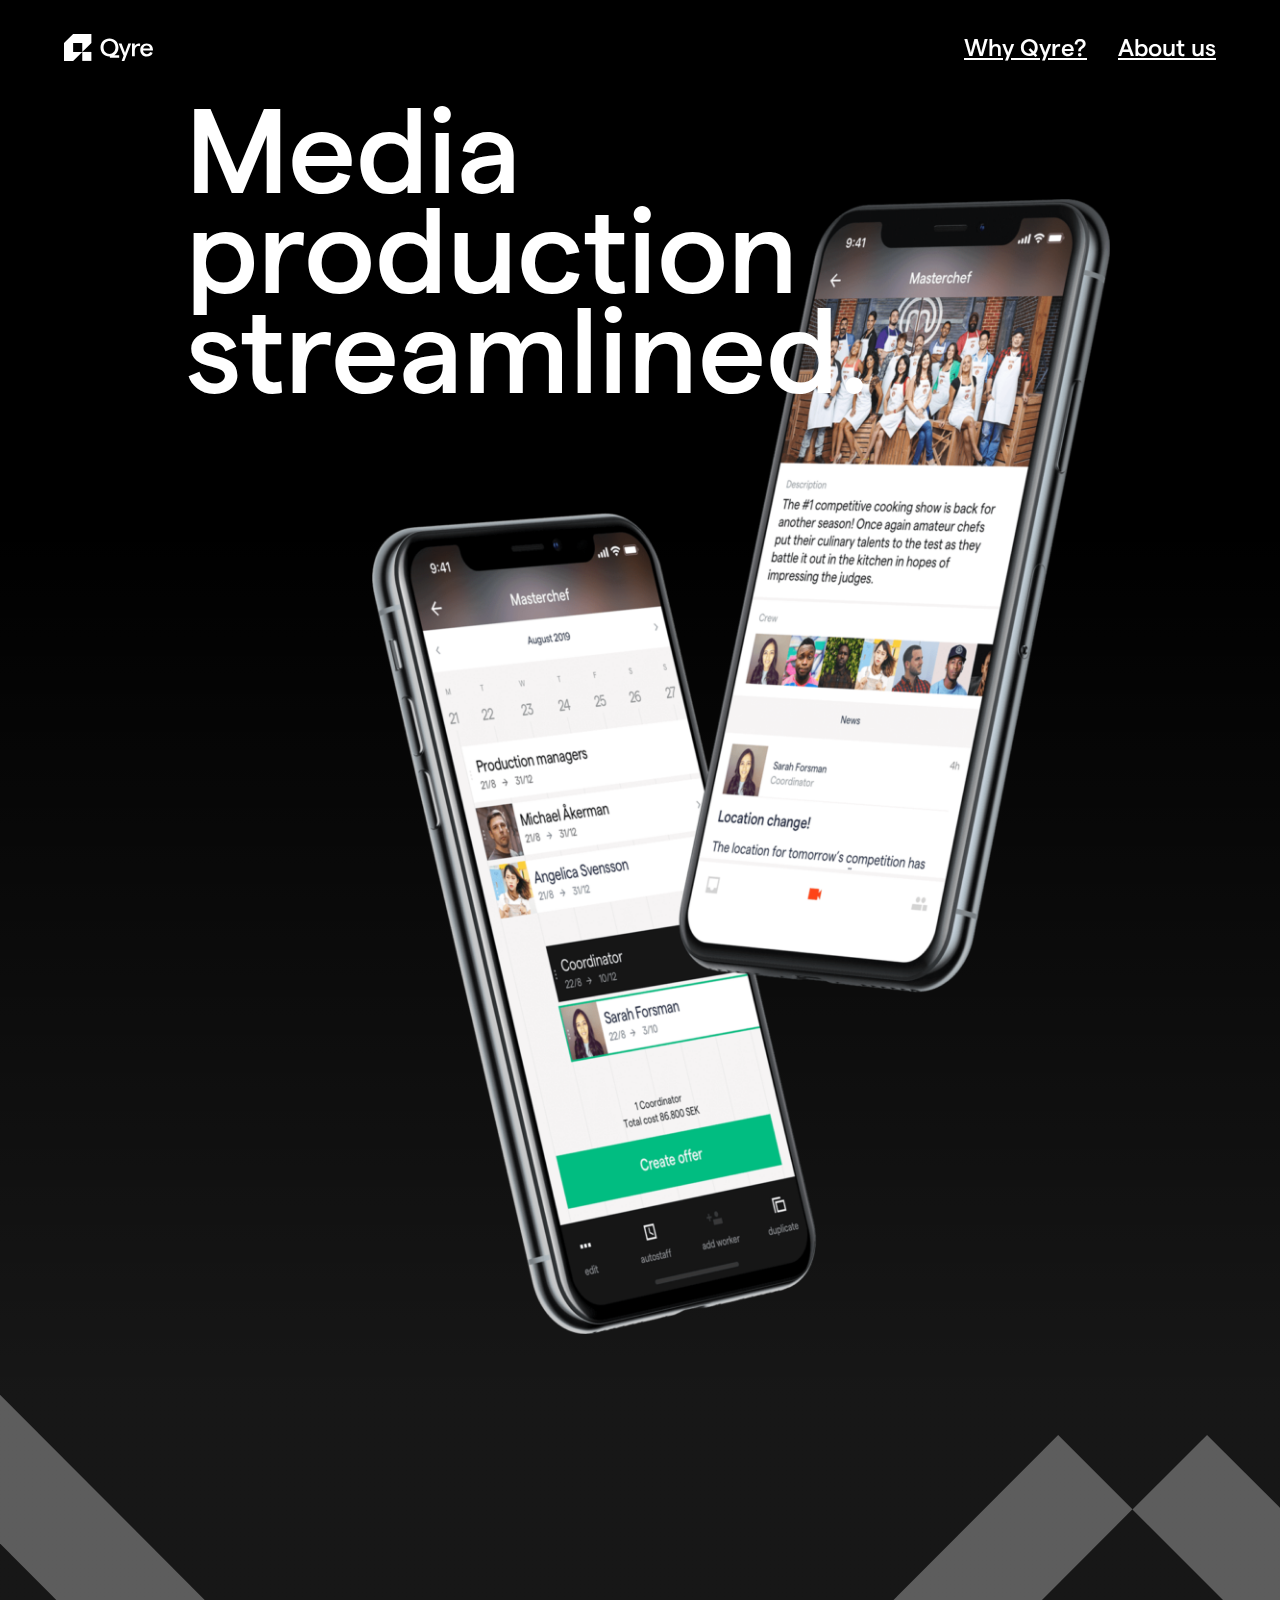
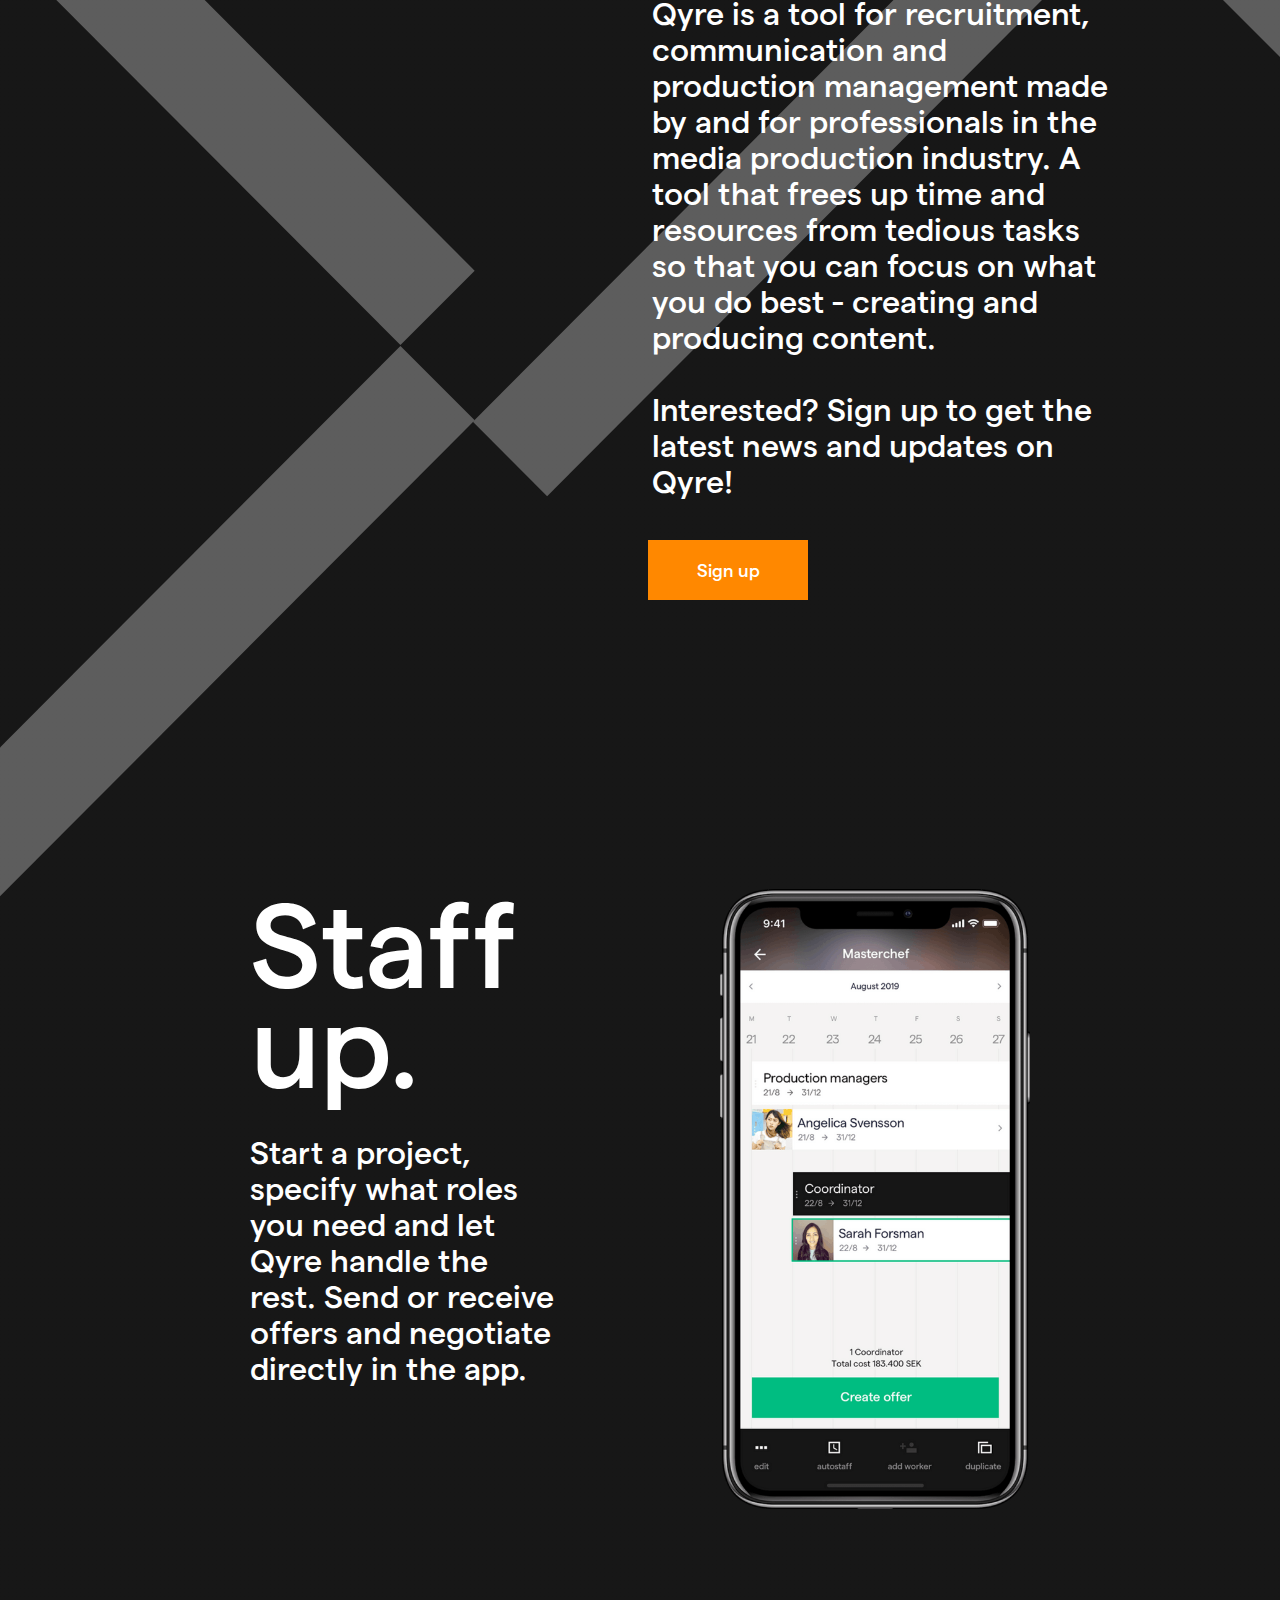
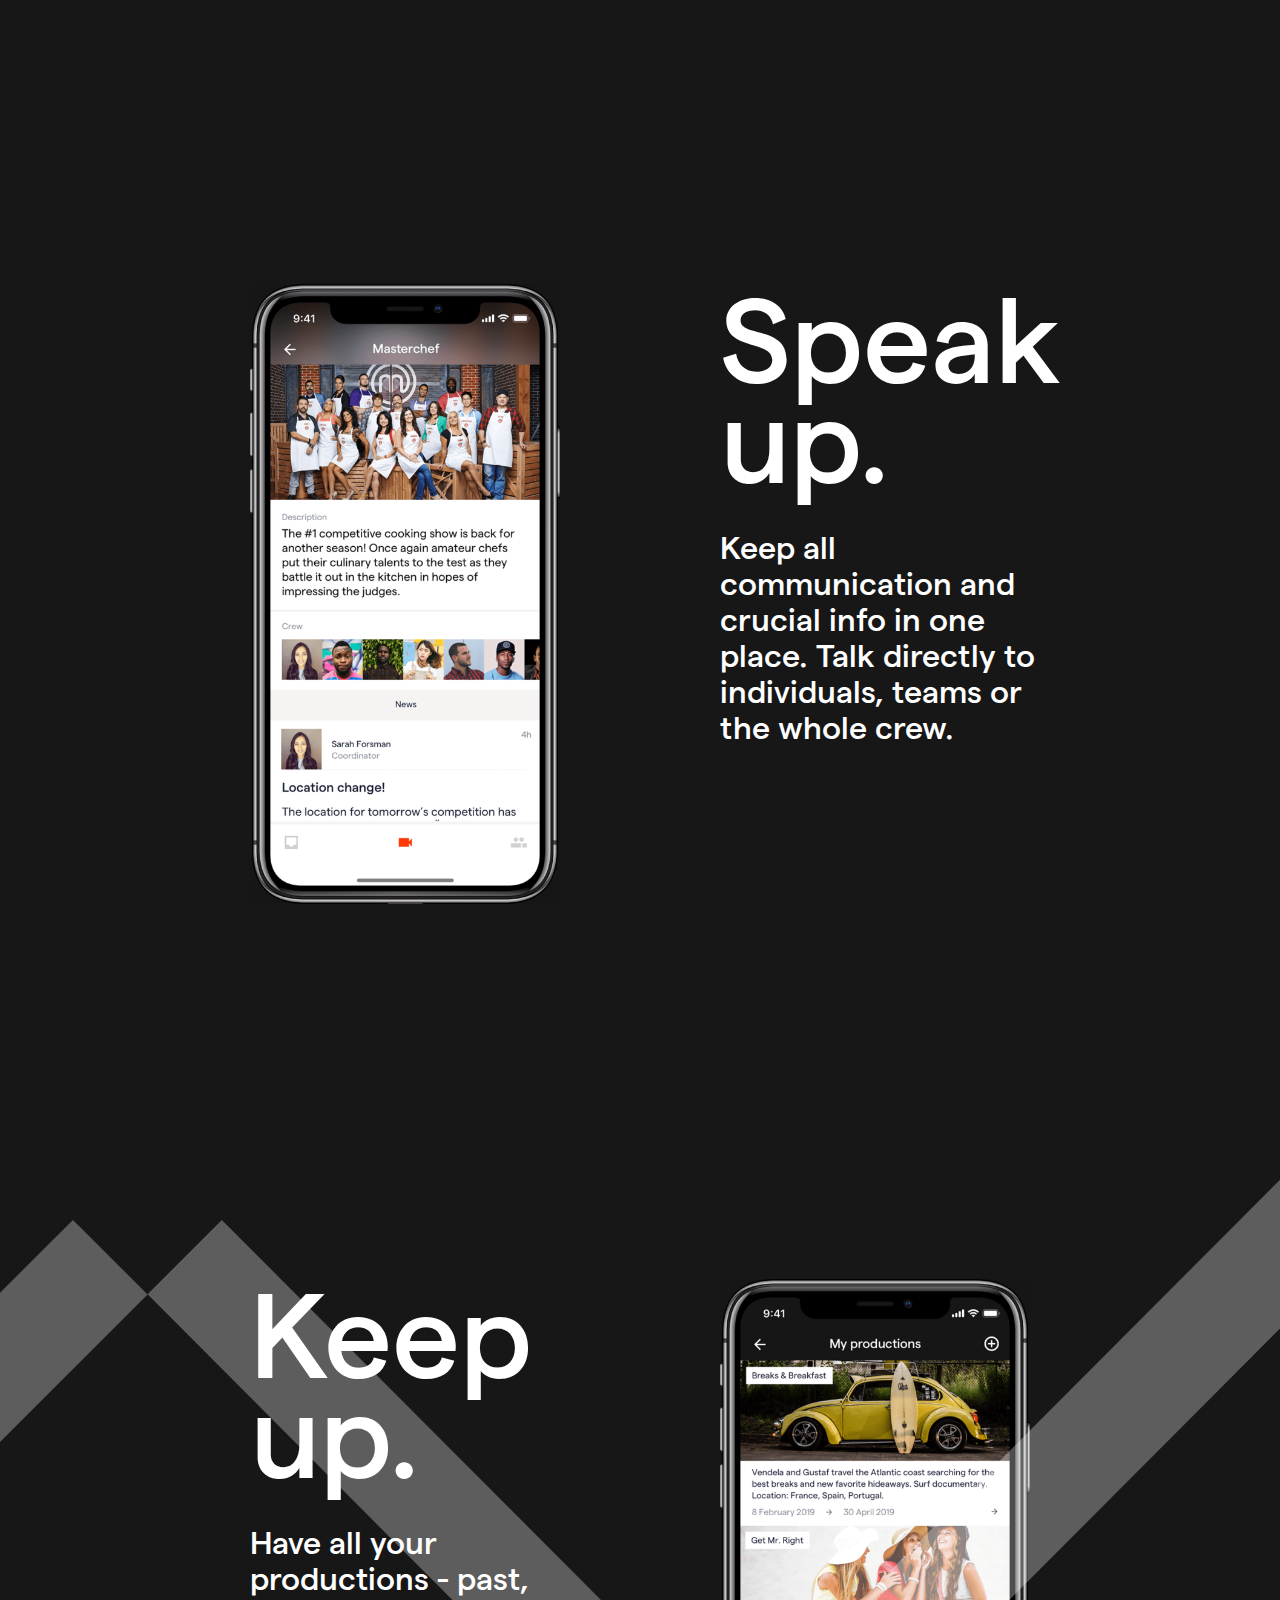
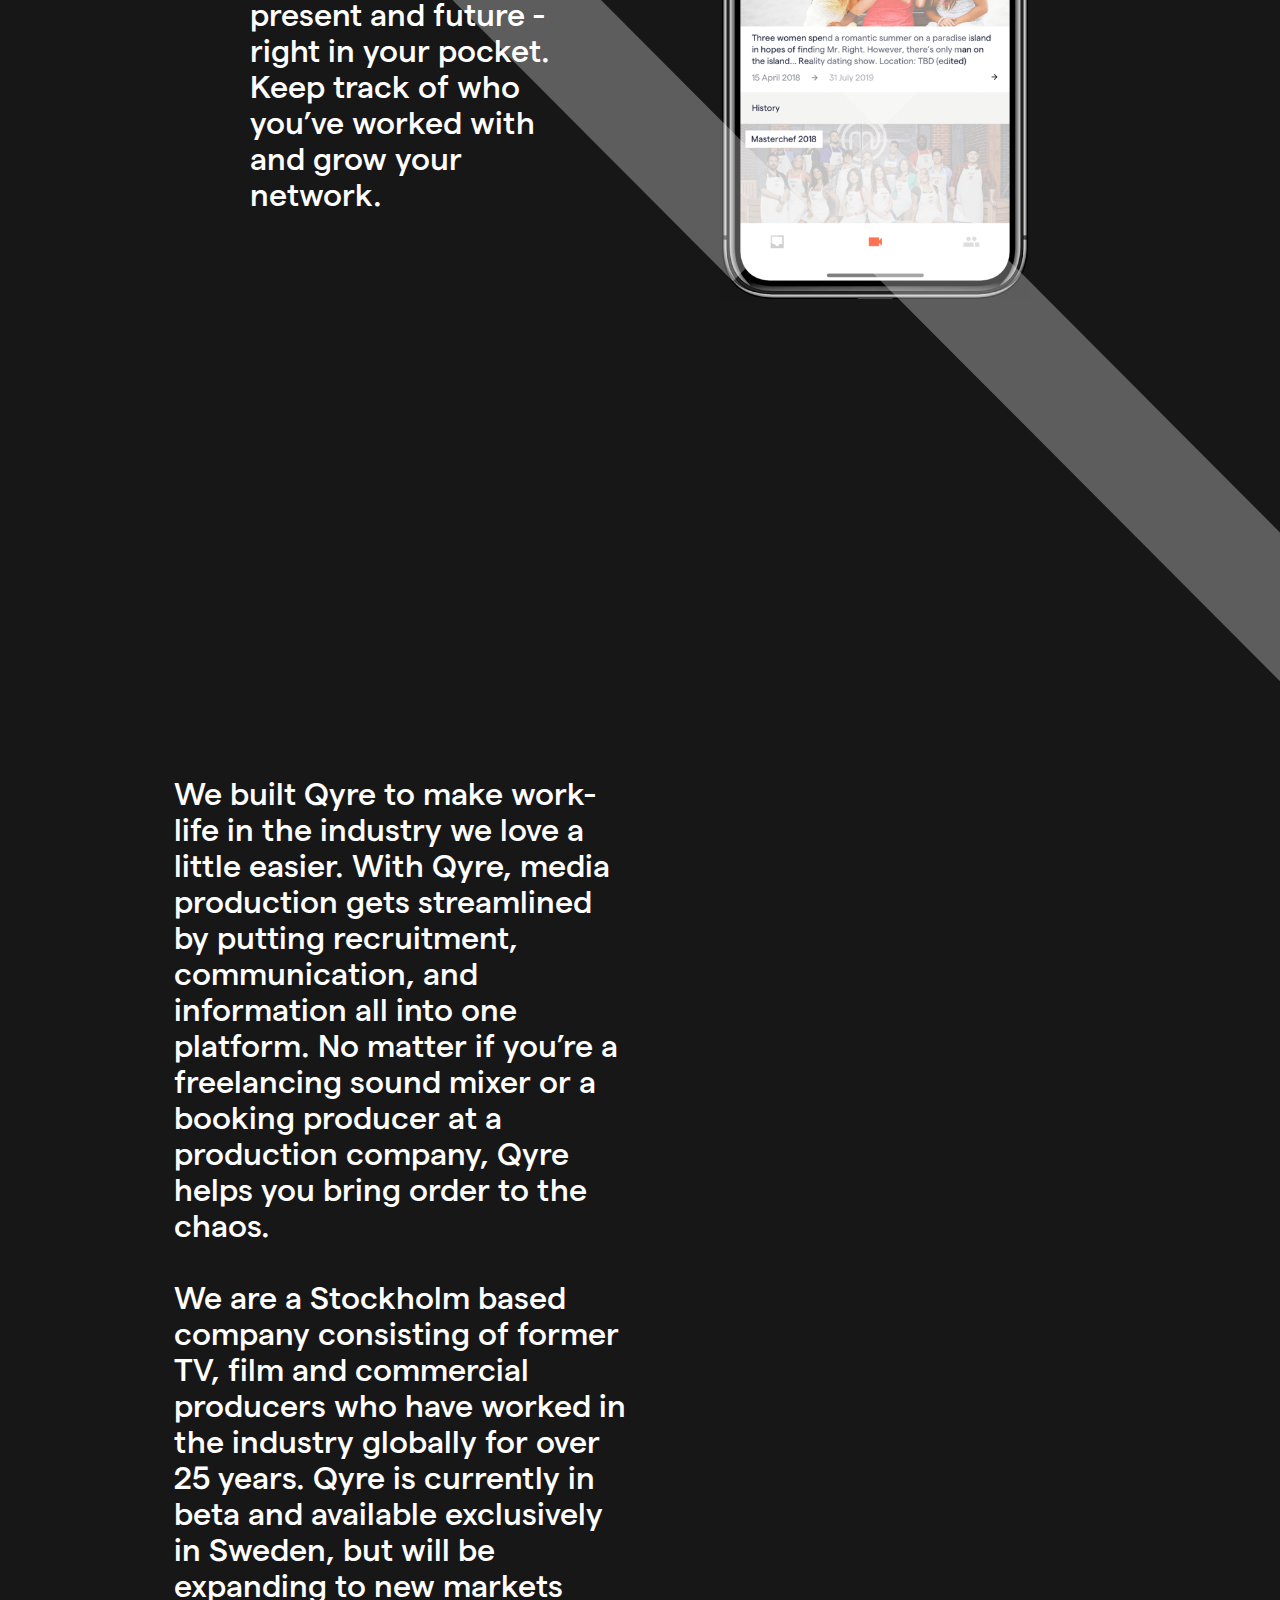
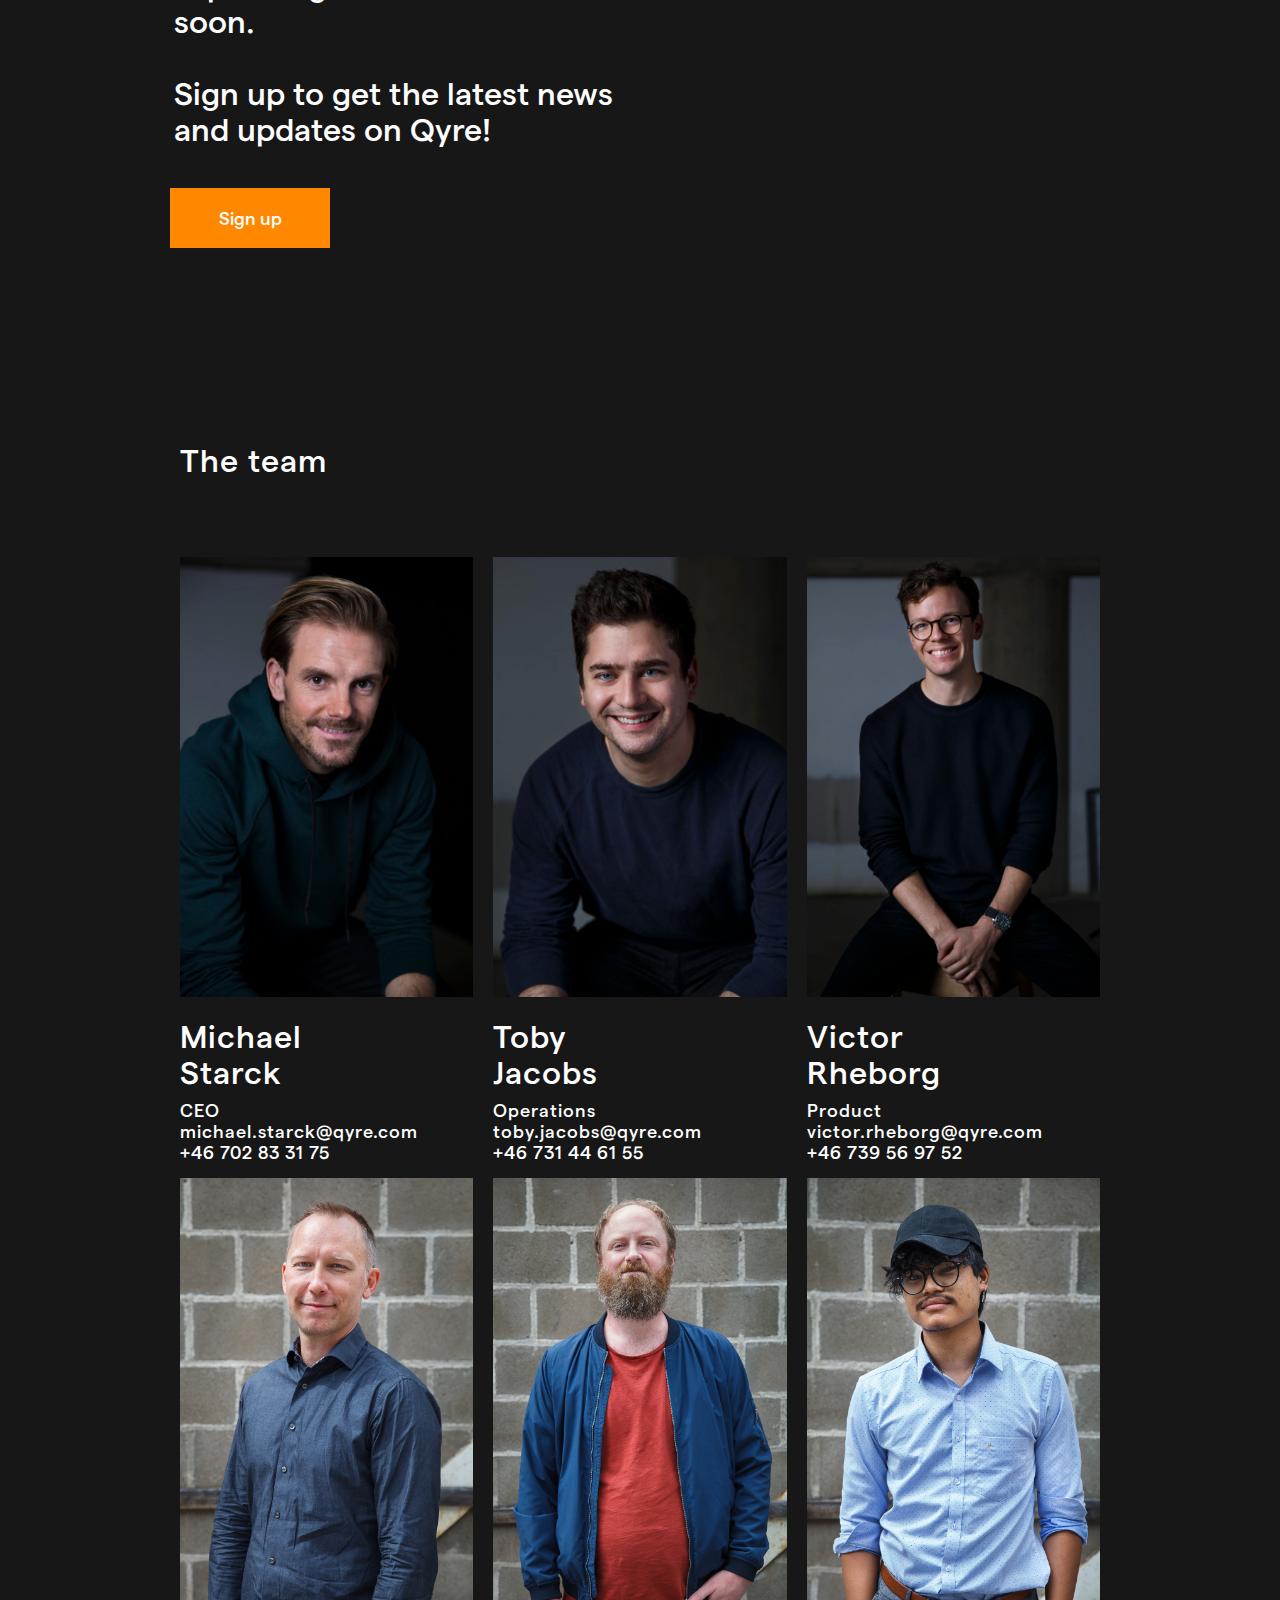
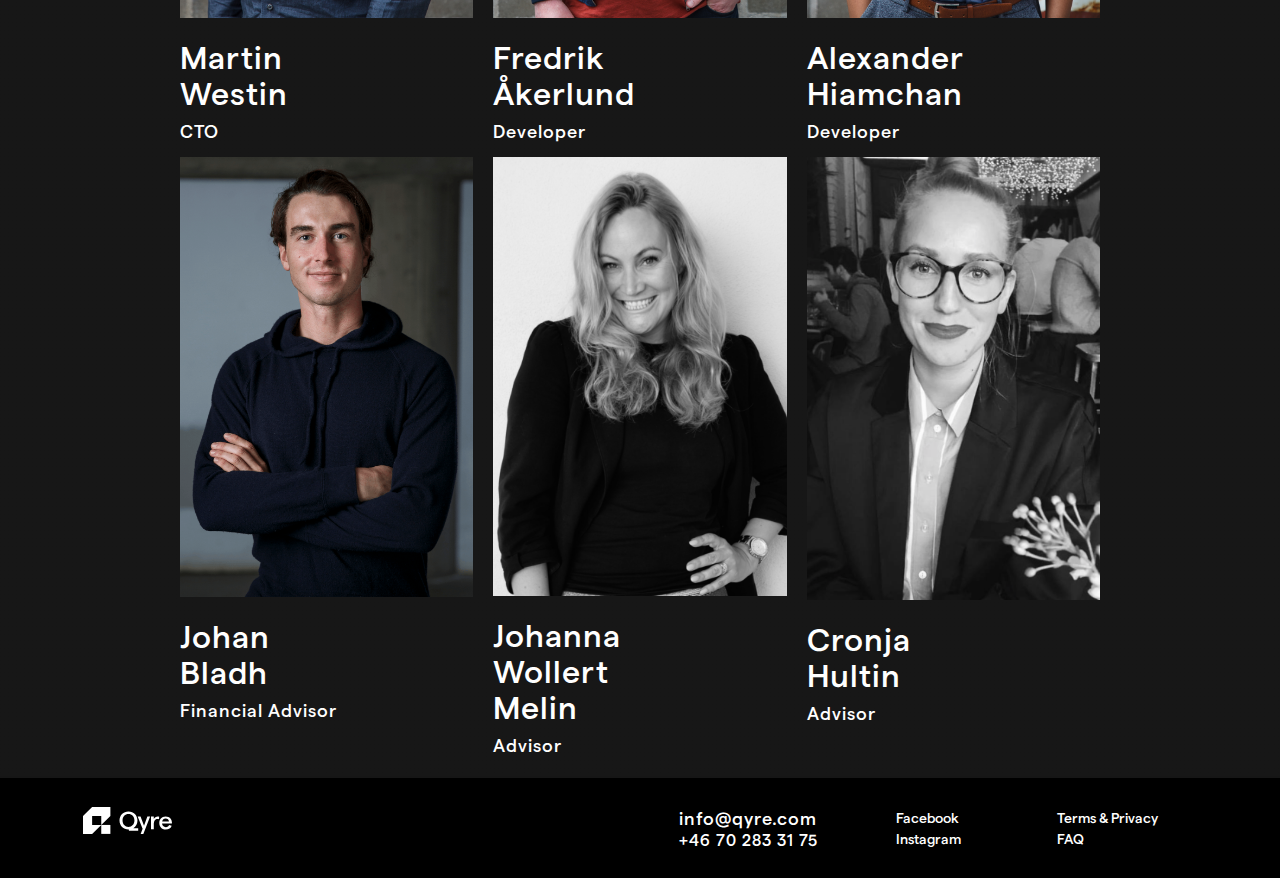
==== commit c8659be4: "safari fixes" ====
--- a/index.html
+++ b/index.html
@@ -1,6 +1,6 @@
 <!DOCTYPE html>
 <!--  This site was created in Webflow. http://www.webflow.com  -->
-<!--  Last Published: Mon Nov 04 2019 09:28:20 GMT+0000 (UTC)  -->
+<!--  Last Published: Tue Nov 05 2019 11:54:06 GMT+0000 (UTC)  -->
 <html data-wf-page="5dbfee65c2ce789af360367c" data-wf-site="5cefc4fef666bc749313a586">
 <head>
   <meta charset="utf-8">
@@ -50,30 +50,30 @@
         </div>
       </div>
       <div id="w-node-dffe17da7910-f360367c" class="perk-block">
-        <div id="whyqyre" class="columns-linkto w-row">
+        <div id="whyqyre" class="columns-linkto-2 w-row">
           <div class="column w-col w-col-6">
-            <h1 class="heading">Staff<br>up.</h1>
-            <p class="text-block">Start a project, specify what roles you need and let Qyre handle the rest. Send or receive offers and negotiate directly in the app.</p>
+            <h1 class="heading-11">Staff<br>up.</h1>
+            <p class="text-block-10">Start a project, specify what roles you need and let Qyre handle the rest. Send or receive offers and negotiate directly in the app.</p>
           </div>
-          <div class="column-3 w-col w-col-6"><img src="images/qyre_phonecontent_1-1-512x1024.png" width="506" srcset="images/qyre_phonecontent_1-1-512x1024-p-500.png 500w, images/qyre_phonecontent_1-1-512x1024.png 512w" sizes="(max-width: 479px) 100vw, (max-width: 767px) 16.515625px, (max-width: 991px) 8vw, 12vw" alt="" class="image-4"></div>
+          <div class="column-4 w-col w-col-6"><img src="images/qyre_phonecontent_1-1-512x1024.png" width="506" srcset="images/qyre_phonecontent_1-1-512x1024-p-500.png 500w, images/qyre_phonecontent_1-1-512x1024.png 512w" sizes="(max-width: 479px) 100vw, (max-width: 767px) 16.515625px, (max-width: 991px) 8vw, 12vw" alt="" class="image-8"></div>
         </div>
       </div>
       <div id="w-node-701faab64b8c-f360367c" class="perk-block">
-        <div class="columns-linkto-reverse w-row">
-          <div class="column-3 w-col w-col-6"><img src="images/qyre_phonecontent_2-1-512x1024.png" alt="" class="image-7"></div>
+        <div class="columns-linkto-reverse-2 w-row">
+          <div class="column-4 w-col w-col-6"><img src="images/qyre_phonecontent_2-1-512x1024.png" alt=""></div>
           <div class="column w-col w-col-6">
-            <h1 class="heading">Speak <br>up.</h1>
-            <p class="text-block">Keep all communication and crucial info in one place. Talk directly to individuals, teams or the whole crew.</p>
+            <h1 class="heading-11">Speak up.</h1>
+            <p class="text-block-10">Keep all communication and crucial info in one place. Talk directly to individuals, teams or the whole crew.</p>
           </div>
         </div>
       </div>
       <div id="w-node-b33597e2b631-f360367c" class="perk-block">
-        <div class="columns-linkto w-row">
+        <div class="columns-linkto-2 w-row">
           <div class="column w-col w-col-6">
-            <h1 class="heading">Keep<br>up.</h1>
-            <p class="text-block">Have all your productions - past, present and future - right in your pocket. Keep track of who you’ve worked with and grow your network.</p>
+            <h1 class="heading-11">Keep<br>up.</h1>
+            <p class="text-block-10">Have all your productions - past, present and future - right in your pocket. Keep track of who you’ve worked with and grow your network.</p>
           </div>
-          <div class="column-3 w-col w-col-6"><img src="images/qyre_phonecontent_3-1-512x1024.png" width="498" alt="" class="image-6"></div>
+          <div class="column-4 w-col w-col-6"><img src="images/qyre_phonecontent_3-1-512x1024.png" width="506" alt=""></div>
         </div>
       </div>
       <div id="aboutus" class="information-block w-node-675250540387-f360367c">
--- a/css/qyre.webflow.css
+++ b/css/qyre.webflow.css
@@ -116,8 +116,8 @@
   align-items: center;
   border: 1px none #000;
   background-color: #000;
-  background-image: -webkit-gradient(linear, left top, left bottom, from(#000), to(hsla(0, 0%, 100%, 0.09)));
-  background-image: linear-gradient(180deg, #000, hsla(0, 0%, 100%, 0.09));
+  background-image: -webkit-gradient(linear, left top, left bottom, color-stop(33%, hsla(0, 0%, 100%, 0)), to(hsla(0, 0%, 100%, 0.09)));
+  background-image: linear-gradient(180deg, hsla(0, 0%, 100%, 0) 33%, hsla(0, 0%, 100%, 0.09));
 }
 
 .header {
@@ -728,6 +728,8 @@
   display: -webkit-flex;
   display: -ms-flexbox;
   display: flex;
+  overflow: visible;
+  max-height: 70%;
   margin-top: 0px;
   margin-right: 0px;
   margin-left: 0px;
@@ -1471,6 +1473,164 @@
   border: 1px none #000;
   background-color: rgba(22, 22, 22, 0);
   text-decoration: none;
+}
+
+.columns-linkto-2 {
+  display: -webkit-box;
+  display: -webkit-flex;
+  display: -ms-flexbox;
+  display: flex;
+  margin-top: 0px;
+  margin-right: 0px;
+  margin-left: 0px;
+  padding-top: 100px;
+  -webkit-box-orient: horizontal;
+  -webkit-box-direction: normal;
+  -webkit-flex-direction: row;
+  -ms-flex-direction: row;
+  flex-direction: row;
+  -webkit-box-pack: start;
+  -webkit-justify-content: flex-start;
+  -ms-flex-pack: start;
+  justify-content: flex-start;
+  -webkit-box-align: stretch;
+  -webkit-align-items: stretch;
+  -ms-flex-align: stretch;
+  align-items: stretch;
+}
+
+.heading-11 {
+  position: relative;
+  left: 0%;
+  top: 0%;
+  right: auto;
+  bottom: 0%;
+  z-index: 1;
+  display: -webkit-box;
+  display: -webkit-flex;
+  display: -ms-flexbox;
+  display: flex;
+  margin-top: 0px;
+  margin-bottom: 0px;
+  padding-left: 0px;
+  clear: none;
+  -webkit-box-pack: start;
+  -webkit-justify-content: flex-start;
+  -ms-flex-pack: start;
+  justify-content: flex-start;
+  -webkit-box-align: center;
+  -webkit-align-items: center;
+  -ms-flex-align: center;
+  align-items: center;
+  -webkit-align-self: flex-start;
+  -ms-flex-item-align: start;
+  align-self: flex-start;
+  -webkit-box-ordinal-group: 1;
+  -webkit-order: 0;
+  -ms-flex-order: 0;
+  order: 0;
+  -webkit-box-flex: 0;
+  -webkit-flex: 0 auto;
+  -ms-flex: 0 auto;
+  flex: 0 auto;
+  background-color: transparent;
+  font-family: Matter, sans-serif;
+  color: #fff;
+  font-size: 120px;
+  line-height: 100px;
+  font-weight: 500;
+  text-align: left;
+  text-decoration: none;
+  text-indent: 0px;
+}
+
+.text-block-10 {
+  position: relative;
+  display: block;
+  margin-top: 40px;
+  margin-bottom: 10px;
+  margin-left: 0px;
+  padding-left: 0px;
+  float: none;
+  clear: none;
+  -webkit-box-orient: vertical;
+  -webkit-box-direction: normal;
+  -webkit-flex-direction: column;
+  -ms-flex-direction: column;
+  flex-direction: column;
+  -webkit-box-pack: center;
+  -webkit-justify-content: center;
+  -ms-flex-pack: center;
+  justify-content: center;
+  -webkit-flex-wrap: nowrap;
+  -ms-flex-wrap: nowrap;
+  flex-wrap: nowrap;
+  -webkit-box-align: start;
+  -webkit-align-items: flex-start;
+  -ms-flex-align: start;
+  align-items: flex-start;
+  -webkit-align-content: stretch;
+  -ms-flex-line-pack: stretch;
+  align-content: stretch;
+  -webkit-align-self: stretch;
+  -ms-flex-item-align: stretch;
+  -ms-grid-row-align: stretch;
+  align-self: stretch;
+  -webkit-box-flex: 0;
+  -webkit-flex: 0 auto;
+  -ms-flex: 0 auto;
+  flex: 0 auto;
+  direction: ltr;
+  font-family: Matter, sans-serif;
+  color: #fff;
+  font-size: 32px;
+  line-height: 36px;
+  font-style: normal;
+  font-weight: 400;
+  text-align: left;
+  letter-spacing: 0px;
+  text-decoration: none;
+  text-indent: 0px;
+  text-transform: none;
+}
+
+.column-4 {
+  padding-right: 80px;
+  padding-left: 80px;
+}
+
+.image-8 {
+  position: static;
+  left: 0%;
+  top: 0%;
+  right: 0%;
+  bottom: 0%;
+  display: block;
+  min-width: 0%;
+}
+
+.columns-linkto-reverse-2 {
+  display: -webkit-box;
+  display: -webkit-flex;
+  display: -ms-flexbox;
+  display: flex;
+  margin-top: 0px;
+  margin-right: 0px;
+  margin-left: 0px;
+  padding-top: 100px;
+  -webkit-box-orient: horizontal;
+  -webkit-box-direction: normal;
+  -webkit-flex-direction: row;
+  -ms-flex-direction: row;
+  flex-direction: row;
+  -webkit-box-pack: start;
+  -webkit-justify-content: flex-start;
+  -ms-flex-pack: start;
+  justify-content: flex-start;
+  -webkit-box-align: stretch;
+  -webkit-align-items: stretch;
+  -ms-flex-align: stretch;
+  align-items: stretch;
 }
 
 @media (max-width: 991px) {
@@ -1707,6 +1867,14 @@
   .div-block-23 {
     background-image: none;
   }
+  .heading-11 {
+    font-size: 90px;
+    line-height: 80px;
+  }
+  .text-block-10 {
+    font-size: 26px;
+    line-height: 29px;
+  }
 }
 
 @media (max-width: 767px) {
@@ -1767,6 +1935,23 @@
   }
   .accordion-item-content {
     margin-right: 0px;
+  }
+  .columns-linkto-2 {
+    padding-top: 100px;
+  }
+  .heading-11 {
+    -webkit-box-orient: vertical;
+    -webkit-box-direction: normal;
+    -webkit-flex-direction: column;
+    -ms-flex-direction: column;
+    flex-direction: column;
+    -webkit-box-align: center;
+    -webkit-align-items: center;
+    -ms-flex-align: center;
+    align-items: center;
+  }
+  .columns-linkto-reverse-2 {
+    padding-top: 100px;
   }
 }
 
@@ -1960,16 +2145,34 @@
     padding-left: 0px;
   }
   .column-3 {
+    position: static;
+    display: block;
+    overflow: visible;
+    margin-right: auto;
     margin-bottom: 40px;
+    margin-left: auto;
     padding-right: 20px;
     padding-left: 20px;
+    -webkit-box-orient: horizontal;
+    -webkit-box-direction: normal;
+    -webkit-flex-direction: row;
+    -ms-flex-direction: row;
+    flex-direction: row;
     -webkit-flex-wrap: nowrap;
     -ms-flex-wrap: nowrap;
     flex-wrap: nowrap;
+    -webkit-box-align: stretch;
+    -webkit-align-items: stretch;
+    -ms-flex-align: stretch;
+    align-items: stretch;
     -webkit-box-flex: 0;
     -webkit-flex: 0 0 auto;
     -ms-flex: 0 0 auto;
     flex: 0 0 auto;
+    border-radius: 0px;
+  }
+  .image-4 {
+    position: static;
   }
   .image-5 {
     position: relative;
@@ -2081,6 +2284,11 @@
     flex-wrap: nowrap;
   }
   .columns-linkto {
+    -webkit-box-orient: vertical;
+    -webkit-box-direction: normal;
+    -webkit-flex-direction: column;
+    -ms-flex-direction: column;
+    flex-direction: column;
     -webkit-flex-wrap: wrap;
     -ms-flex-wrap: wrap;
     flex-wrap: wrap;
@@ -2094,6 +2302,10 @@
     -webkit-flex-direction: column-reverse;
     -ms-flex-direction: column-reverse;
     flex-direction: column-reverse;
+    -webkit-box-pack: end;
+    -webkit-justify-content: flex-end;
+    -ms-flex-pack: end;
+    justify-content: flex-end;
     -webkit-flex-wrap: wrap;
     -ms-flex-wrap: wrap;
     flex-wrap: wrap;
@@ -2291,13 +2503,72 @@
     background-image: none;
   }
   .image-6 {
+    position: static;
     display: block;
     overflow: visible;
     min-width: 0px;
+    background-color: rgba(22, 22, 22, 0);
   }
   .image-7 {
+    position: static;
     display: block;
     min-width: 0px;
+    -webkit-box-flex: 0;
+    -webkit-flex: 0 auto;
+    -ms-flex: 0 auto;
+    flex: 0 auto;
+  }
+  .columns-linkto-2 {
+    margin-top: 35px;
+    -webkit-flex-wrap: wrap;
+    -ms-flex-wrap: wrap;
+    flex-wrap: wrap;
+  }
+  .heading-11 {
+    position: static;
+    display: block;
+    overflow: visible;
+    margin-right: 0px;
+    margin-bottom: 20px;
+    padding-right: 0px;
+    -webkit-box-align: center;
+    -webkit-align-items: center;
+    -ms-flex-align: center;
+    align-items: center;
+    font-size: 52px;
+    line-height: 48px;
+  }
+  .text-block-10 {
+    margin-top: 0px;
+    -webkit-align-self: auto;
+    -ms-flex-item-align: auto;
+    -ms-grid-row-align: auto;
+    align-self: auto;
+    -webkit-box-flex: 0;
+    -webkit-flex: 0 auto;
+    -ms-flex: 0 auto;
+    flex: 0 auto;
+    font-size: 18px;
+    line-height: 20px;
+  }
+  .column-4 {
+    margin-bottom: 40px;
+    padding-right: 20px;
+    padding-left: 20px;
+    -webkit-box-flex: 1;
+    -webkit-flex: 1;
+    -ms-flex: 1;
+    flex: 1;
+  }
+  .columns-linkto-reverse-2 {
+    -webkit-box-orient: vertical;
+    -webkit-box-direction: reverse;
+    -webkit-flex-direction: column-reverse;
+    -ms-flex-direction: column-reverse;
+    flex-direction: column-reverse;
+    -webkit-flex-wrap: wrap;
+    -ms-flex-wrap: wrap;
+    flex-wrap: wrap;
   }
 }
 
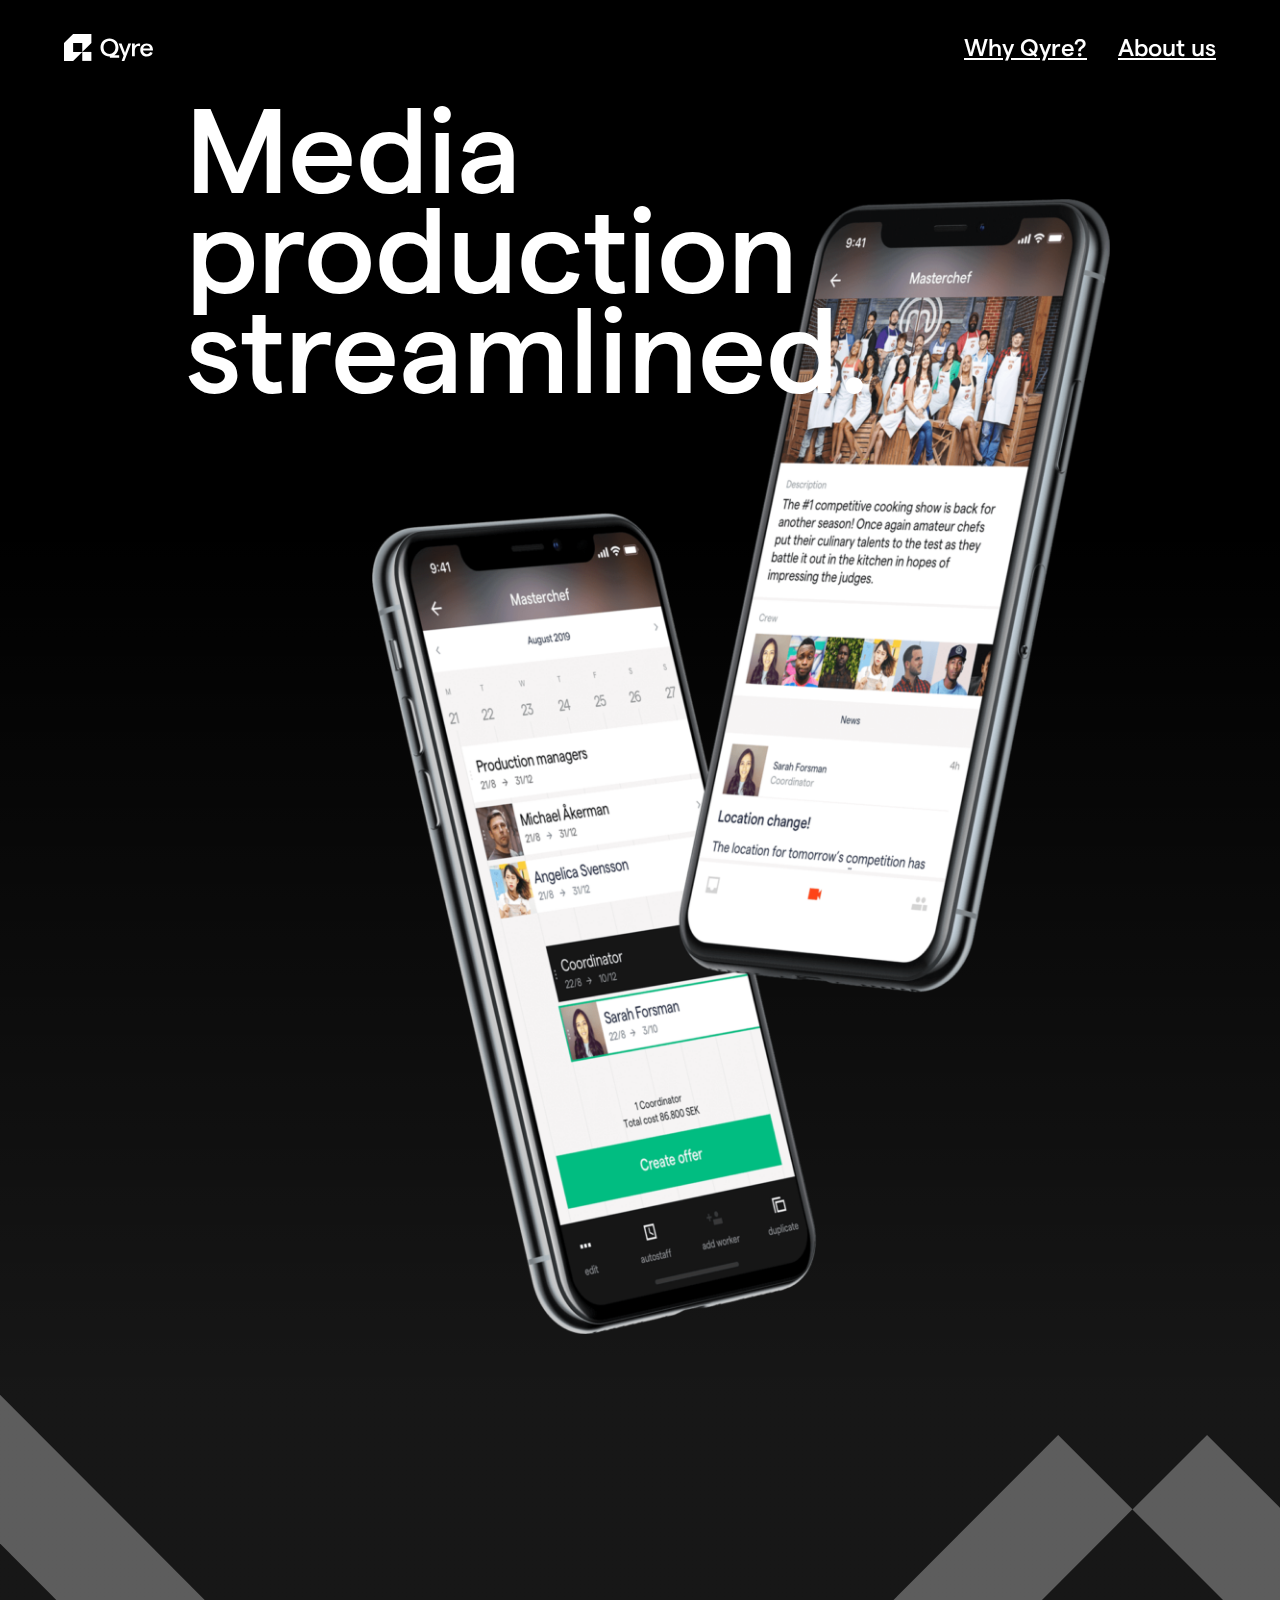
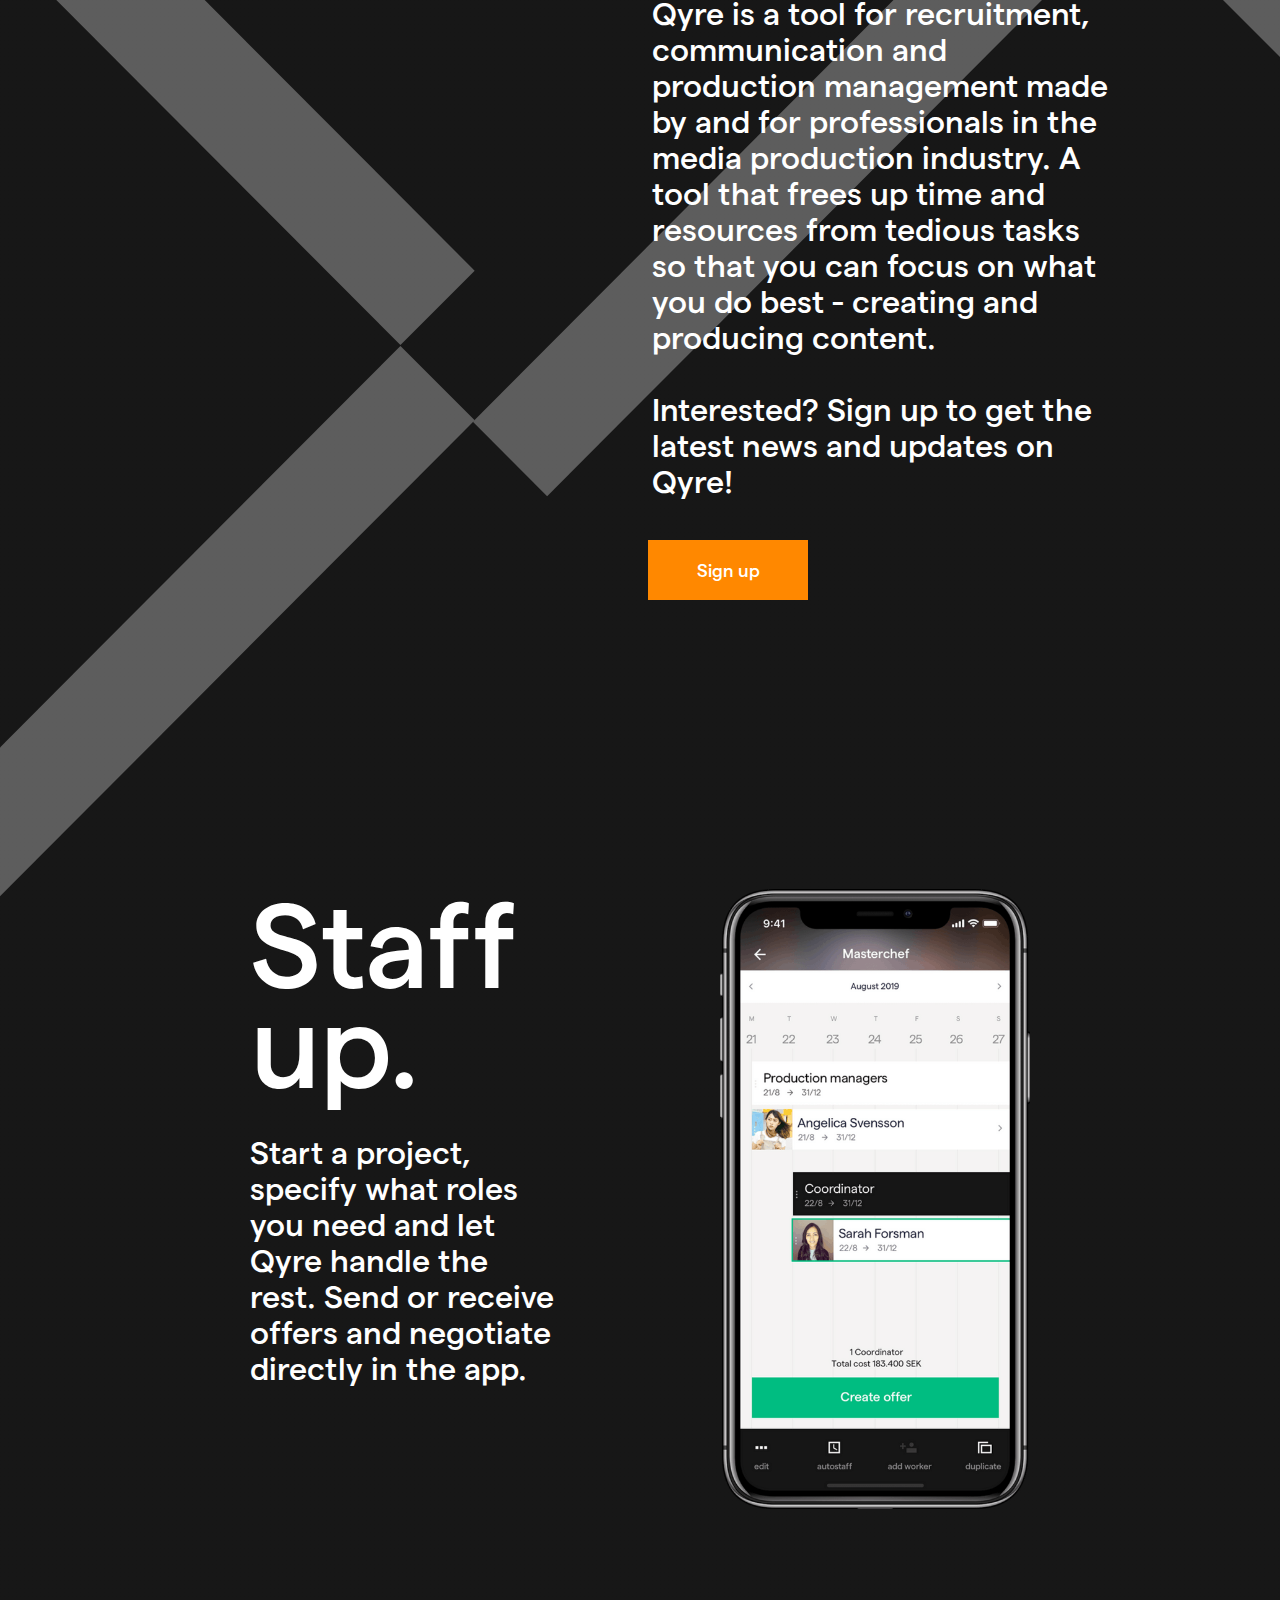
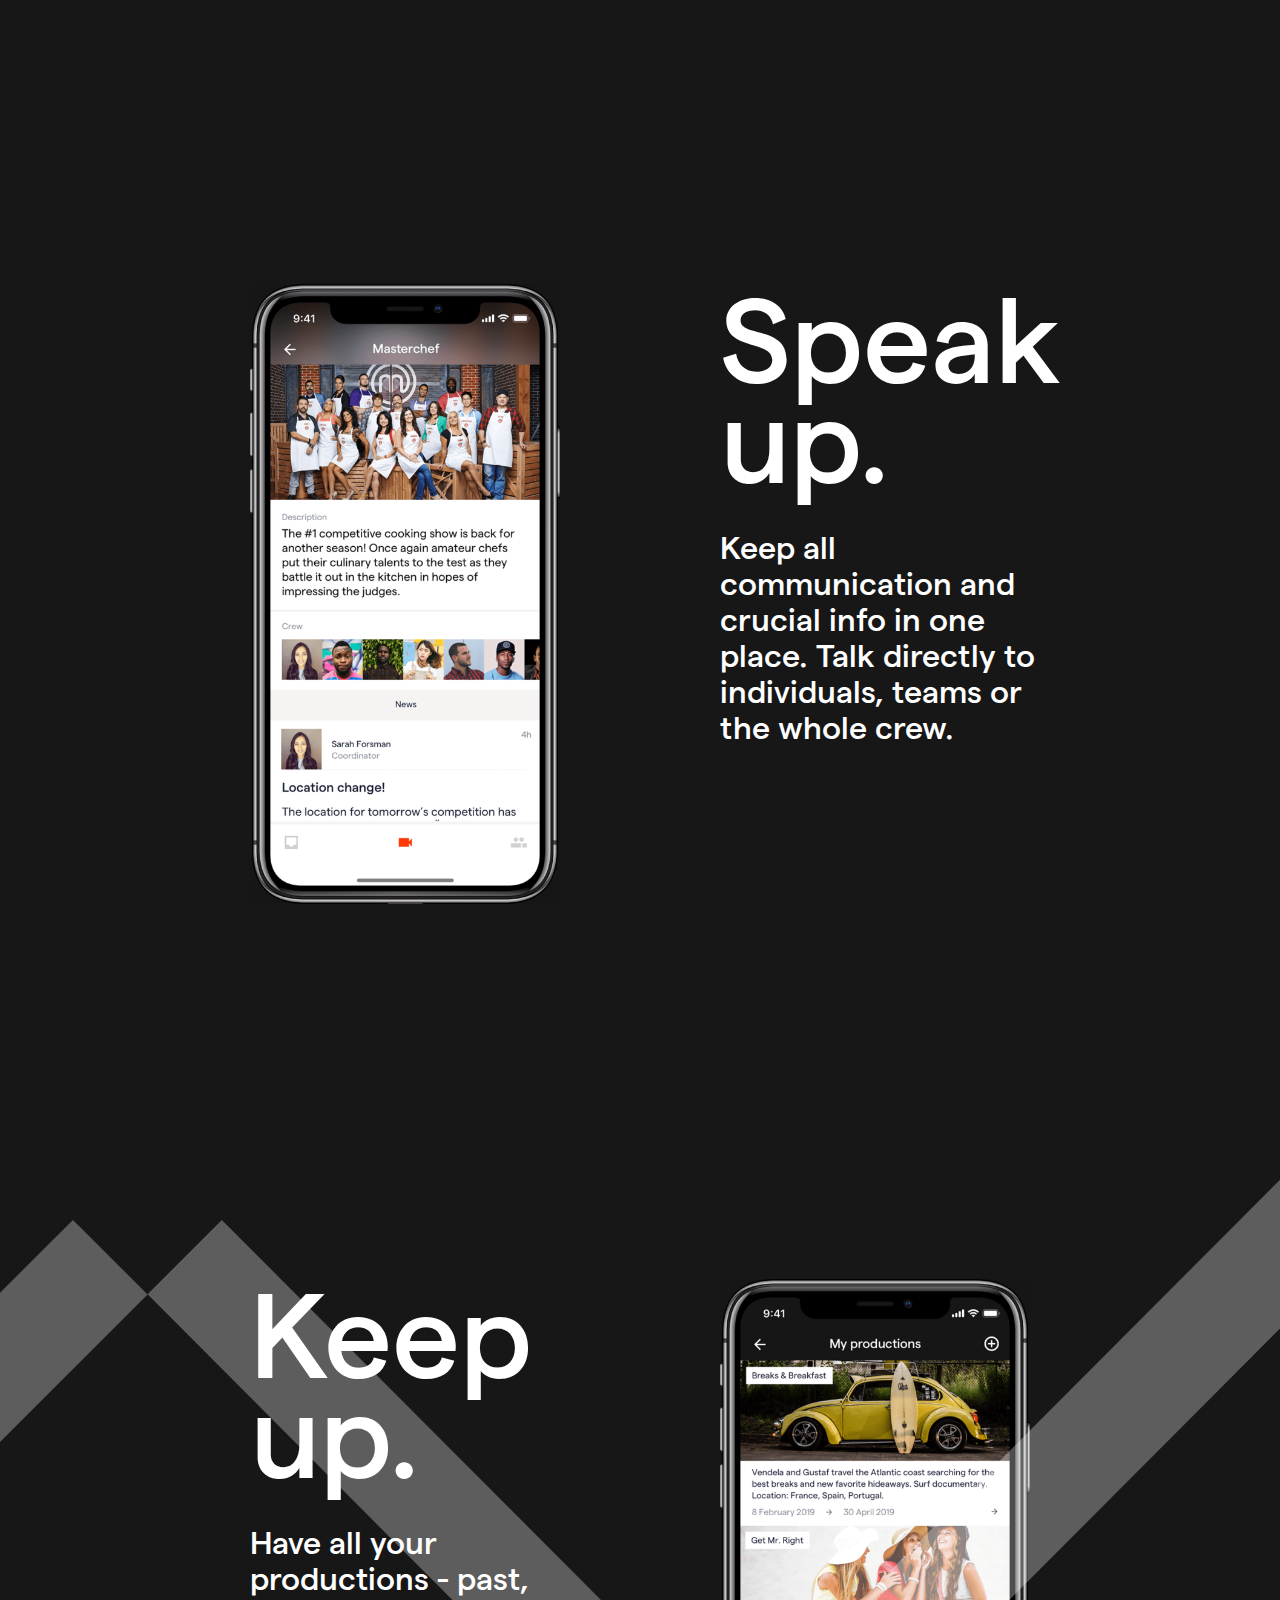
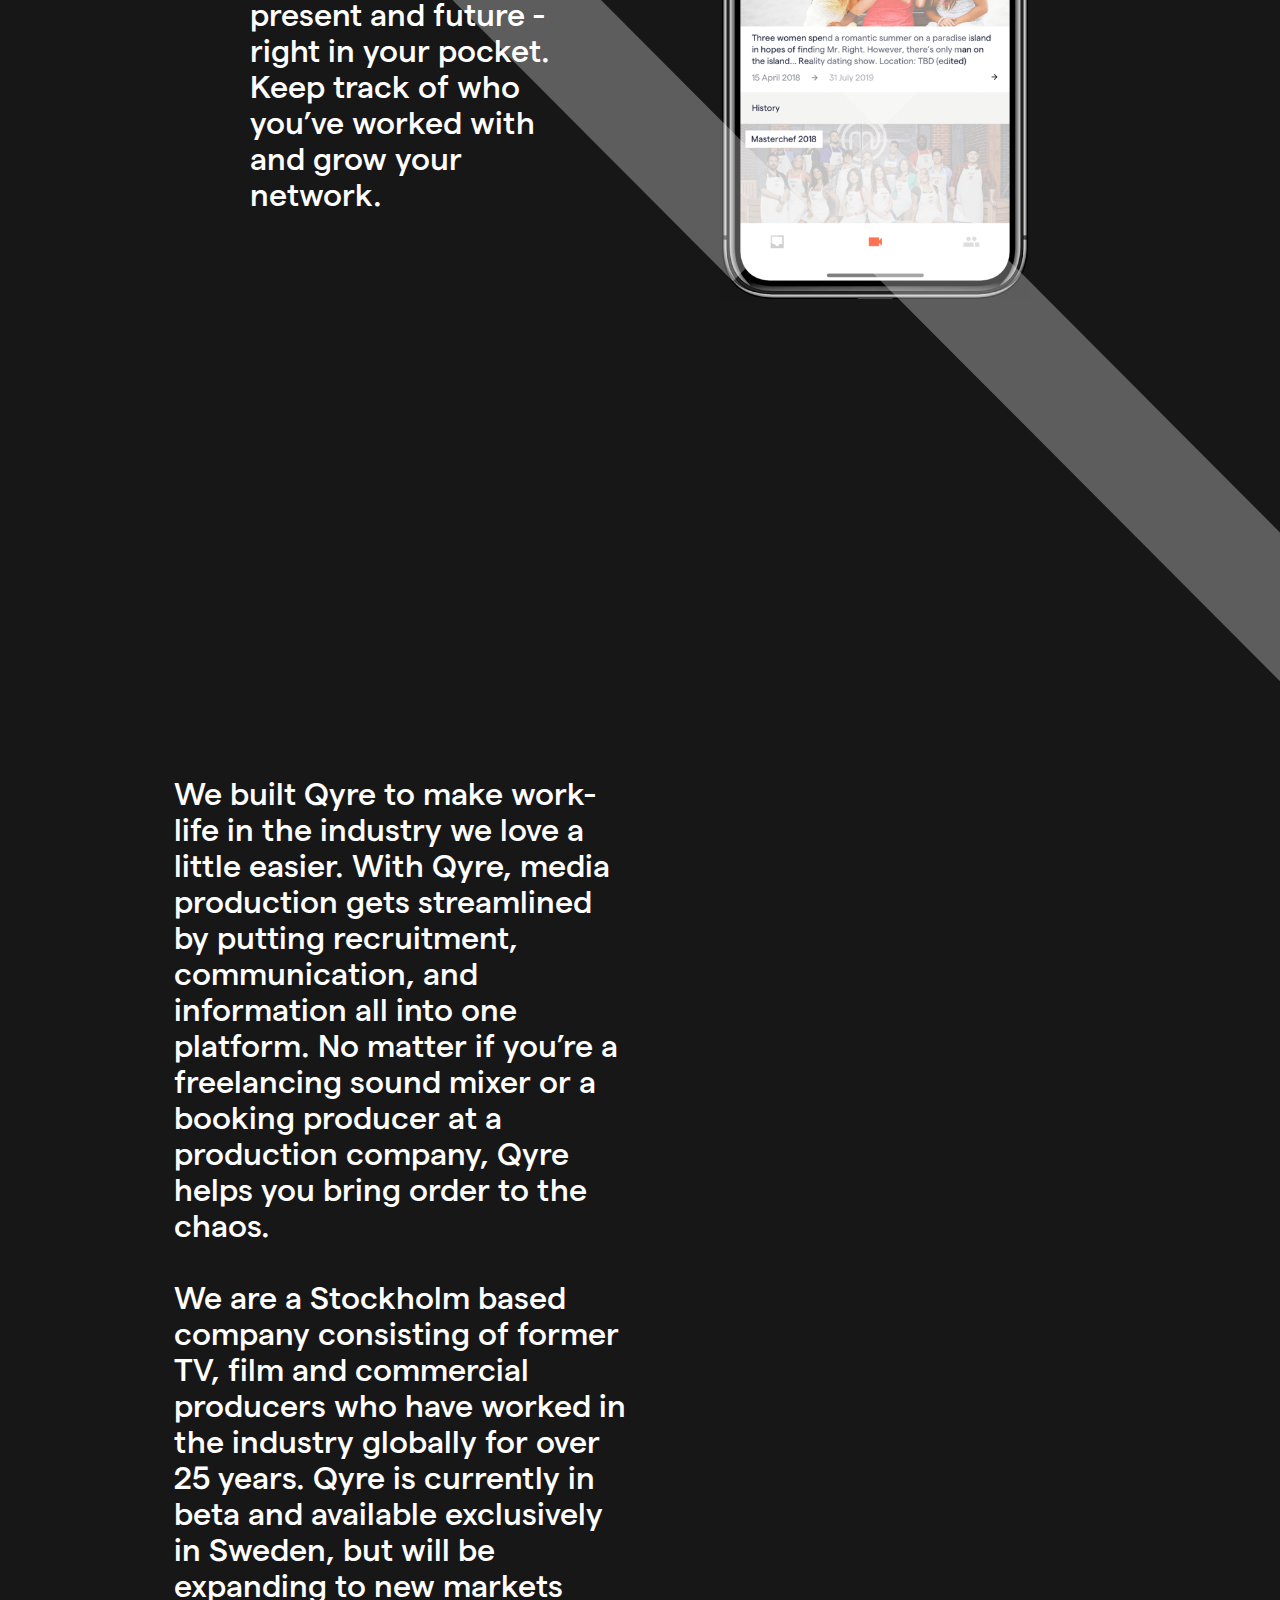
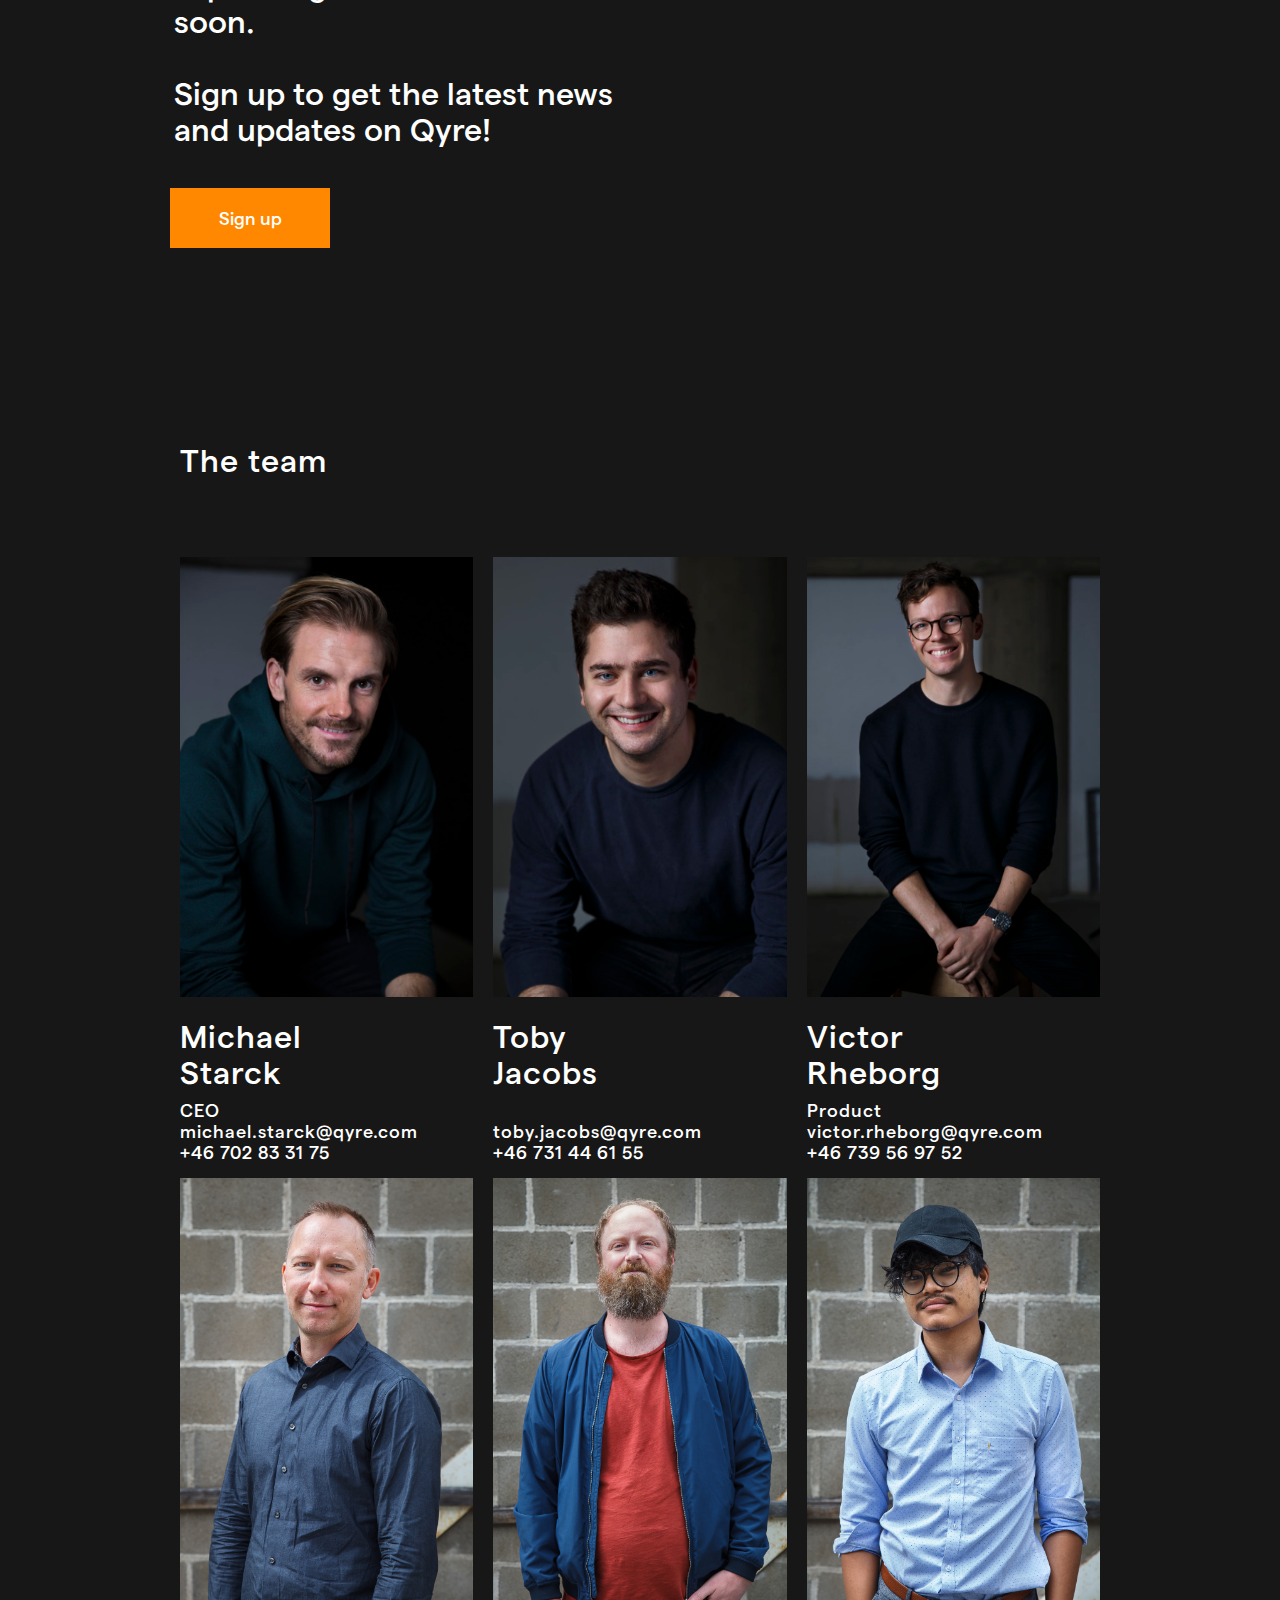
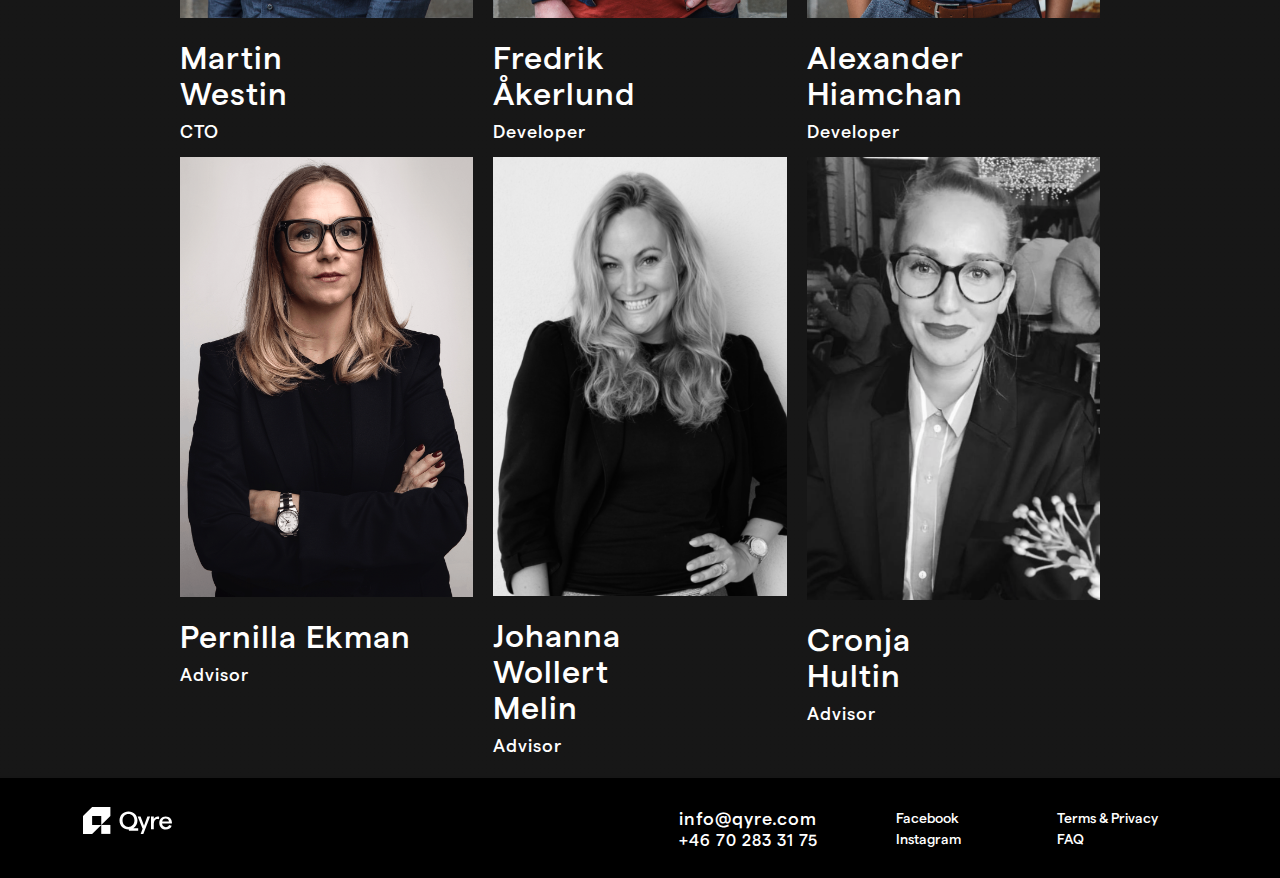
==== commit 0ad5bc32: "add Pernilla Ekman as advisor. Remove Johan" ====
--- a/index.html
+++ b/index.html
@@ -1,6 +1,6 @@
 <!DOCTYPE html>
 <!--  This site was created in Webflow. http://www.webflow.com  -->
-<!--  Last Published: Tue Nov 05 2019 11:54:06 GMT+0000 (UTC)  -->
+<!--  Last Published: Tue May 12 2020 07:38:20 GMT+0000 (Coordinated Universal Time)  -->
 <html data-wf-page="5dbfee65c2ce789af360367c" data-wf-site="5cefc4fef666bc749313a586">
 <head>
   <meta charset="utf-8">
@@ -8,7 +8,10 @@
   <meta content="Qyre is a tool for recruitment, communication and production management made by and for professionals in the media production industry." name="description">
   <meta content="Qyre" property="og:title">
   <meta content="Media production streamlined." property="og:description">
-  <meta content="summary" name="twitter:card">
+  <meta content="Qyre" property="twitter:title">
+  <meta content="Media production streamlined." property="twitter:description">
+  <meta property="og:type" content="website">
+  <meta content="summary_large_image" name="twitter:card">
   <meta content="width=device-width, initial-scale=1" name="viewport">
   <meta content="Webflow" name="generator">
   <link href="css/normalize.css" rel="stylesheet" type="text/css">
@@ -22,7 +25,7 @@
   <script type="text/javascript">window.dataLayer = window.dataLayer || [];function gtag(){dataLayer.push(arguments);}gtag('js', new Date());gtag('config', 'UA-135630406-1', {'anonymize_ip': false});</script>
 </head>
 <body class="body">
-  <div class="header"><a href="index.html" class="w-inline-block w--current"><img src="images/logo.svg" alt=""></a>
+  <div class="header"><a href="index.html" aria-current="page" class="w-inline-block w--current"><img src="images/logo.svg" alt=""></a>
     <div class="div-block-2">
       <h3 class="text"><a href="#whyqyre">Why Qyre?</a></h3>
       <h3 class="text"><a href="#aboutus">About us</a></h3>
@@ -55,7 +58,7 @@
             <h1 class="heading-11">Staff<br>up.</h1>
             <p class="text-block-10">Start a project, specify what roles you need and let Qyre handle the rest. Send or receive offers and negotiate directly in the app.</p>
           </div>
-          <div class="column-4 w-col w-col-6"><img src="images/qyre_phonecontent_1-1-512x1024.png" width="506" srcset="images/qyre_phonecontent_1-1-512x1024-p-500.png 500w, images/qyre_phonecontent_1-1-512x1024.png 512w" sizes="(max-width: 479px) 100vw, (max-width: 767px) 16.515625px, (max-width: 991px) 8vw, 12vw" alt="" class="image-8"></div>
+          <div class="column-4 w-col w-col-6"><img src="images/qyre_phonecontent_1-1-512x1024.png" width="506" srcset="images/qyre_phonecontent_1-1-512x1024-p-500.png 500w, images/qyre_phonecontent_1-1-512x1024.png 512w" sizes="(max-width: 479px) 92vw, (max-width: 767px) 16.515625px, (max-width: 991px) 8vw, 12vw" alt="" class="image-8"></div>
         </div>
       </div>
       <div id="w-node-701faab64b8c-f360367c" class="perk-block">
@@ -95,15 +98,15 @@
         </div>
         <div id="w-node-1b45d7448cf2-f360367c" class="div-block-10"><img src="images/toby-768x1151.jpg" srcset="images/toby-768x1151-p-500.jpeg 500w, images/toby-768x1151.jpg 768w" sizes="(max-width: 479px) 100vw, (max-width: 991px) 91vw, 64vw" alt="" class="image-3">
           <h1 class="heading-2">Toby<br>Jacobs</h1>
-          <p class="paragraph">Operations<br><a href="mailto:toby.jacobs@qyre.com">toby.jacobs@qyre.com</a><br><a href="tel:+46731446155">+46 731 44 61 55</a><br></p>
+          <p class="paragraph"><br><a href="mailto:toby.jacobs@qyre.com">toby.jacobs@qyre.com</a><br><a href="tel:+46731446155">+46 731 44 61 55</a><br></p>
         </div>
         <div id="w-node-260babcf8ae8-f360367c"><img src="images/victor-768x1152.jpg" srcset="images/victor-768x1152-p-500.jpeg 500w, images/victor-768x1152.jpg 768w" sizes="(max-width: 479px) 92vw, (max-width: 991px) 91vw, 64vw" alt="">
           <h1 class="heading-2">Victor<br>Rheborg</h1>
           <p class="paragraph">Product<br>‍<a href="mailto:victor.rheborg@qyre.com">victor.rheborg@qyre.com<br>‍</a><a href="tel:+46739569752">+46 739 56 97 52</a></p>
         </div>
-        <div id="w-node-4f2587ae6127-f360367c" class="div-block-11"><img src="images/Johan4.png" srcset="images/Johan4-p-500.png 500w, images/Johan4-p-800.png 800w, images/Johan4-p-1080.png 1080w, images/Johan4.png 1333w" sizes="(max-width: 479px) 100vw, (max-width: 767px) 91vw, (max-width: 991px) 93vw, (max-width: 1826px) 73vw, 1333px" alt="">
-          <h1 class="heading-2">Johan<br>Bladh</h1>
-          <p class="paragraph">Financial Advisor<br><br>‍</p>
+        <div id="w-node-4f2587ae6127-f360367c" class="div-block-11"><img src="images/PernillaEkman.png" srcset="images/PernillaEkman-p-500.png 500w, images/PernillaEkman-p-800.png 800w, images/PernillaEkman-p-1080.png 1080w, images/PernillaEkman.png 1333w" sizes="(max-width: 479px) 100vw, (max-width: 767px) 91vw, (max-width: 991px) 93vw, (max-width: 1826px) 73vw, 1333px" alt="">
+          <h1 class="heading-2">Pernilla Ekman </h1>
+          <p class="paragraph">Advisor<br><br>‍</p>
         </div>
         <div id="w-node-12a2541ecee5-f360367c"><img src="images/Qyre_portraits270619_Lightroom_150ppi_3.jpg" srcset="images/Qyre_portraits270619_Lightroom_150ppi_3-p-500.jpeg 500w, images/Qyre_portraits270619_Lightroom_150ppi_3-p-800.jpeg 800w, images/Qyre_portraits270619_Lightroom_150ppi_3.jpg 933w" sizes="(max-width: 479px) 92vw, (max-width: 767px) 91vw, (max-width: 991px) 93vw, 70vw" alt="">
           <h1 class="heading-2">Martin<br>Westin</h1>
@@ -130,7 +133,7 @@
   </div>
   <div class="div-block-17">
     <div class="footer">
-      <div class="w-layout-grid grid-2"><a id="w-node-b5d5a2b48e40-f360367c" href="index.html" class="w-inline-block w--current"><img src="images/logo.svg" alt=""></a>
+      <div class="w-layout-grid grid-2"><a id="w-node-b5d5a2b48e40-f360367c" href="index.html" aria-current="page" class="w-inline-block w--current"><img src="images/logo.svg" alt=""></a>
         <div id="w-node-26dac999c29d-f360367c">
           <p class="paragraph"><a href="mailto:info@qyre.com">info@qyre.com</a><br><a href="tel:+46702833175" class="link-6">+46 70 283 31 75</a><br></p>
         </div>
@@ -141,7 +144,7 @@
       </div>
     </div>
   </div>
-  <script src="https://d3e54v103j8qbb.cloudfront.net/js/jquery-3.4.1.min.220afd743d.js" type="text/javascript" integrity="sha256-CSXorXvZcTkaix6Yvo6HppcZGetbYMGWSFlBw8HfCJo=" crossorigin="anonymous"></script>
+  <script src="https://d3e54v103j8qbb.cloudfront.net/js/jquery-3.4.1.min.220afd743d.js?site=5cefc4fef666bc749313a586" type="text/javascript" integrity="sha256-CSXorXvZcTkaix6Yvo6HppcZGetbYMGWSFlBw8HfCJo=" crossorigin="anonymous"></script>
   <script src="js/webflow.js" type="text/javascript"></script>
   <!-- [if lte IE 9]><script src="https://cdnjs.cloudflare.com/ajax/libs/placeholders/3.0.2/placeholders.min.js"></script><![endif] -->
 </body>
--- a/css/webflow.css
+++ b/css/webflow.css
@@ -813,7 +813,6 @@
 .w-widget-twitter-count-shim.w--large {
   width: 36px;
   height: 28px;
-  margin-left: 7px;
 }
 .w-widget-twitter-count-shim.w--large .w-widget-twitter-count-inner {
   font-size: 18px;
@@ -1101,41 +1100,9 @@
 .w-dropdown-link.w--current {
   color: #0082f3;
 }
-.w-nav[data-collapse="all"] .w-dropdown,
-.w-nav[data-collapse="all"] .w-dropdown-toggle {
-  display: block;
-}
-.w-nav[data-collapse="all"] .w-dropdown-list {
-  position: static;
-}
-@media screen and (max-width: 991px) {
-  .w-nav[data-collapse="medium"] .w-dropdown,
-  .w-nav[data-collapse="medium"] .w-dropdown-toggle {
-    display: block;
-  }
-  .w-nav[data-collapse="medium"] .w-dropdown-list {
-    position: static;
-  }
-}
 @media screen and (max-width: 767px) {
-  .w-nav[data-collapse="small"] .w-dropdown,
-  .w-nav[data-collapse="small"] .w-dropdown-toggle {
-    display: block;
-  }
-  .w-nav[data-collapse="small"] .w-dropdown-list {
-    position: static;
-  }
   .w-nav-brand {
     padding-left: 10px;
-  }
-}
-@media screen and (max-width: 479px) {
-  .w-nav[data-collapse="tiny"] .w-dropdown,
-  .w-nav[data-collapse="tiny"] .w-dropdown-toggle {
-    display: block;
-  }
-  .w-nav[data-collapse="tiny"] .w-dropdown-list {
-    position: static;
   }
 }
 /**
@@ -1629,7 +1596,7 @@
   position: relative;
   float: right;
 }
-.w--nav-menu-open {
+[data-nav-menu-open] {
   display: block !important;
   position: absolute;
   top: 100%;
@@ -1653,14 +1620,14 @@
   right: 0;
   width: 100%;
 }
-.w-nav-overlay .w--nav-menu-open {
+.w-nav-overlay [data-nav-menu-open] {
   top: 0;
 }
 .w-nav[data-animation="over-left"] .w-nav-overlay {
   width: auto;
 }
 .w-nav[data-animation="over-left"] .w-nav-overlay,
-.w-nav[data-animation="over-left"] .w--nav-menu-open {
+.w-nav[data-animation="over-left"] [data-nav-menu-open] {
   right: auto;
   z-index: 1;
   top: 0;
@@ -1669,7 +1636,7 @@
   width: auto;
 }
 .w-nav[data-animation="over-right"] .w-nav-overlay,
-.w-nav[data-animation="over-right"] .w--nav-menu-open {
+.w-nav[data-animation="over-right"] [data-nav-menu-open] {
   left: auto;
   z-index: 1;
   top: 0;
@@ -1698,6 +1665,15 @@
 .w-nav[data-collapse="all"] .w-nav-button {
   display: block;
 }
+.w--nav-dropdown-open {
+  display: block;
+}
+.w--nav-dropdown-toggle-open {
+  display: block;
+}
+.w--nav-dropdown-list-open {
+  position: static;
+}
 @media screen and (max-width: 991px) {
   .w-nav[data-collapse="medium"] .w-nav-menu {
     display: none;
@@ -1757,6 +1733,9 @@
 .w-tab-link.w--current {
   background-color: #C8C8C8;
 }
+.w-tab-link:focus {
+  outline: 0;
+}
 .w-tab-content {
   position: relative;
   display: block;
--- a/css/qyre.webflow.css
+++ b/css/qyre.webflow.css
@@ -170,10 +170,10 @@
   display: -webkit-flex;
   display: -ms-flexbox;
   display: flex;
-  overflow: visible;
   width: auto;
   margin-top: 0px;
   margin-bottom: 0px;
+  padding-top: 0px;
   padding-left: 0px;
   clear: none;
   -webkit-box-pack: start;
@@ -1633,7 +1633,7 @@
   align-items: stretch;
 }
 
-@media (max-width: 991px) {
+@media screen and (max-width: 991px) {
   h1 {
     padding-left: 31px;
   }
@@ -1877,7 +1877,7 @@
   }
 }
 
-@media (max-width: 767px) {
+@media screen and (max-width: 767px) {
   .text {
     font-size: 24px;
   }
@@ -1955,7 +1955,7 @@
   }
 }
 
-@media (max-width: 479px) {
+@media screen and (max-width: 479px) {
   p {
     padding-left: 0px;
   }
@@ -2572,6 +2572,18 @@
   }
 }
 
+#w-node-1e32ea101f8a-64603680 {
+  -ms-grid-row: 1;
+  -ms-grid-column: 4;
+  grid-area: Area;
+}
+
+#w-node-dd48ebf706b9-4160367e {
+  -ms-grid-row: 1;
+  -ms-grid-column: 4;
+  grid-area: Area;
+}
+
 #w-node-83dfe74851c8-f360367c {
   -ms-grid-column: 3;
   grid-column-start: 3;
@@ -2780,18 +2792,6 @@
   grid-area: Area;
 }
 
-#w-node-dd48ebf706b9-4160367e {
-  -ms-grid-row: 1;
-  -ms-grid-column: 4;
-  grid-area: Area;
-}
-
-#w-node-1e32ea101f8a-64603680 {
-  -ms-grid-row: 1;
-  -ms-grid-column: 4;
-  grid-area: Area;
-}
-
 @media screen and (max-width: 991px) {
   #w-node-83dfe74851c8-f360367c {
     -ms-grid-column: 2;
@@ -2981,6 +2981,126 @@
 }
 
 @media screen and (max-width: 479px) {
+  #w-node-51664de4bd27-cf60367f {
+    -ms-grid-column-span: 1;
+    grid-column-end: 2;
+    -ms-grid-column: 1;
+    grid-column-start: 1;
+    -ms-grid-row-span: 1;
+    grid-row-end: 2;
+    -ms-grid-row: 1;
+    grid-row-start: 1;
+  }
+  #w-node-51664de4bd29-cf60367f {
+    -ms-grid-column-span: 1;
+    grid-column-end: 2;
+    -ms-grid-column: 1;
+    grid-column-start: 1;
+    -ms-grid-row-span: 1;
+    grid-row-end: 3;
+    -ms-grid-row: 2;
+    grid-row-start: 2;
+  }
+  #w-node-51664de4bd31-cf60367f {
+    -ms-grid-column-span: 1;
+    grid-column-end: 3;
+    -ms-grid-column: 2;
+    grid-column-start: 2;
+    -ms-grid-row-span: 1;
+    grid-row-end: 3;
+    -ms-grid-row: 2;
+    grid-row-start: 2;
+  }
+  #w-node-51664de4bd39-cf60367f {
+    -ms-grid-column-span: 1;
+    grid-column-end: 2;
+    -ms-grid-column: 1;
+    grid-column-start: 1;
+    -ms-grid-row-span: 1;
+    grid-row-end: 4;
+    -ms-grid-row: 3;
+    grid-row-start: 3;
+  }
+  #w-node-1e32ea101f78-64603680 {
+    -ms-grid-column-span: 1;
+    grid-column-end: 2;
+    -ms-grid-column: 1;
+    grid-column-start: 1;
+    -ms-grid-row-span: 1;
+    grid-row-end: 2;
+    -ms-grid-row: 1;
+    grid-row-start: 1;
+  }
+  #w-node-1e32ea101f7a-64603680 {
+    -ms-grid-column-span: 1;
+    grid-column-end: 2;
+    -ms-grid-column: 1;
+    grid-column-start: 1;
+    -ms-grid-row-span: 1;
+    grid-row-end: 3;
+    -ms-grid-row: 2;
+    grid-row-start: 2;
+  }
+  #w-node-1e32ea101f82-64603680 {
+    -ms-grid-column-span: 1;
+    grid-column-end: 3;
+    -ms-grid-column: 2;
+    grid-column-start: 2;
+    -ms-grid-row-span: 1;
+    grid-row-end: 3;
+    -ms-grid-row: 2;
+    grid-row-start: 2;
+  }
+  #w-node-1e32ea101f8a-64603680 {
+    -ms-grid-column-span: 1;
+    grid-column-end: 2;
+    -ms-grid-column: 1;
+    grid-column-start: 1;
+    -ms-grid-row-span: 1;
+    grid-row-end: 4;
+    -ms-grid-row: 3;
+    grid-row-start: 3;
+  }
+  #w-node-c01c31437bad-4160367e {
+    -ms-grid-column-span: 1;
+    grid-column-end: 2;
+    -ms-grid-column: 1;
+    grid-column-start: 1;
+    -ms-grid-row-span: 1;
+    grid-row-end: 2;
+    -ms-grid-row: 1;
+    grid-row-start: 1;
+  }
+  #w-node-c01c31437baf-4160367e {
+    -ms-grid-column-span: 1;
+    grid-column-end: 2;
+    -ms-grid-column: 1;
+    grid-column-start: 1;
+    -ms-grid-row-span: 1;
+    grid-row-end: 3;
+    -ms-grid-row: 2;
+    grid-row-start: 2;
+  }
+  #w-node-c01c31437bb7-4160367e {
+    -ms-grid-column-span: 1;
+    grid-column-end: 3;
+    -ms-grid-column: 2;
+    grid-column-start: 2;
+    -ms-grid-row-span: 1;
+    grid-row-end: 3;
+    -ms-grid-row: 2;
+    grid-row-start: 2;
+  }
+  #w-node-dd48ebf706b9-4160367e {
+    -ms-grid-column-span: 1;
+    grid-column-end: 3;
+    -ms-grid-column: 2;
+    grid-column-start: 2;
+    -ms-grid-row-span: 1;
+    grid-row-end: 2;
+    -ms-grid-row: 1;
+    grid-row-start: 1;
+  }
   #w-node-e1fefa82b56e-f360367c {
     -ms-grid-column-span: 2;
     grid-column-end: 3;
@@ -3202,126 +3322,6 @@
     grid-row-start: 2;
   }
   #w-node-3c83f8312553-f360367c {
-    -ms-grid-column-span: 1;
-    grid-column-end: 2;
-    -ms-grid-column: 1;
-    grid-column-start: 1;
-    -ms-grid-row-span: 1;
-    grid-row-end: 4;
-    -ms-grid-row: 3;
-    grid-row-start: 3;
-  }
-  #w-node-c01c31437bad-4160367e {
-    -ms-grid-column-span: 1;
-    grid-column-end: 2;
-    -ms-grid-column: 1;
-    grid-column-start: 1;
-    -ms-grid-row-span: 1;
-    grid-row-end: 2;
-    -ms-grid-row: 1;
-    grid-row-start: 1;
-  }
-  #w-node-c01c31437baf-4160367e {
-    -ms-grid-column-span: 1;
-    grid-column-end: 2;
-    -ms-grid-column: 1;
-    grid-column-start: 1;
-    -ms-grid-row-span: 1;
-    grid-row-end: 3;
-    -ms-grid-row: 2;
-    grid-row-start: 2;
-  }
-  #w-node-c01c31437bb7-4160367e {
-    -ms-grid-column-span: 1;
-    grid-column-end: 3;
-    -ms-grid-column: 2;
-    grid-column-start: 2;
-    -ms-grid-row-span: 1;
-    grid-row-end: 3;
-    -ms-grid-row: 2;
-    grid-row-start: 2;
-  }
-  #w-node-dd48ebf706b9-4160367e {
-    -ms-grid-column-span: 1;
-    grid-column-end: 3;
-    -ms-grid-column: 2;
-    grid-column-start: 2;
-    -ms-grid-row-span: 1;
-    grid-row-end: 2;
-    -ms-grid-row: 1;
-    grid-row-start: 1;
-  }
-  #w-node-51664de4bd27-cf60367f {
-    -ms-grid-column-span: 1;
-    grid-column-end: 2;
-    -ms-grid-column: 1;
-    grid-column-start: 1;
-    -ms-grid-row-span: 1;
-    grid-row-end: 2;
-    -ms-grid-row: 1;
-    grid-row-start: 1;
-  }
-  #w-node-51664de4bd29-cf60367f {
-    -ms-grid-column-span: 1;
-    grid-column-end: 2;
-    -ms-grid-column: 1;
-    grid-column-start: 1;
-    -ms-grid-row-span: 1;
-    grid-row-end: 3;
-    -ms-grid-row: 2;
-    grid-row-start: 2;
-  }
-  #w-node-51664de4bd31-cf60367f {
-    -ms-grid-column-span: 1;
-    grid-column-end: 3;
-    -ms-grid-column: 2;
-    grid-column-start: 2;
-    -ms-grid-row-span: 1;
-    grid-row-end: 3;
-    -ms-grid-row: 2;
-    grid-row-start: 2;
-  }
-  #w-node-51664de4bd39-cf60367f {
-    -ms-grid-column-span: 1;
-    grid-column-end: 2;
-    -ms-grid-column: 1;
-    grid-column-start: 1;
-    -ms-grid-row-span: 1;
-    grid-row-end: 4;
-    -ms-grid-row: 3;
-    grid-row-start: 3;
-  }
-  #w-node-1e32ea101f78-64603680 {
-    -ms-grid-column-span: 1;
-    grid-column-end: 2;
-    -ms-grid-column: 1;
-    grid-column-start: 1;
-    -ms-grid-row-span: 1;
-    grid-row-end: 2;
-    -ms-grid-row: 1;
-    grid-row-start: 1;
-  }
-  #w-node-1e32ea101f7a-64603680 {
-    -ms-grid-column-span: 1;
-    grid-column-end: 2;
-    -ms-grid-column: 1;
-    grid-column-start: 1;
-    -ms-grid-row-span: 1;
-    grid-row-end: 3;
-    -ms-grid-row: 2;
-    grid-row-start: 2;
-  }
-  #w-node-1e32ea101f82-64603680 {
-    -ms-grid-column-span: 1;
-    grid-column-end: 3;
-    -ms-grid-column: 2;
-    grid-column-start: 2;
-    -ms-grid-row-span: 1;
-    grid-row-end: 3;
-    -ms-grid-row: 2;
-    grid-row-start: 2;
-  }
-  #w-node-1e32ea101f8a-64603680 {
     -ms-grid-column-span: 1;
     grid-column-end: 2;
     -ms-grid-column: 1;
